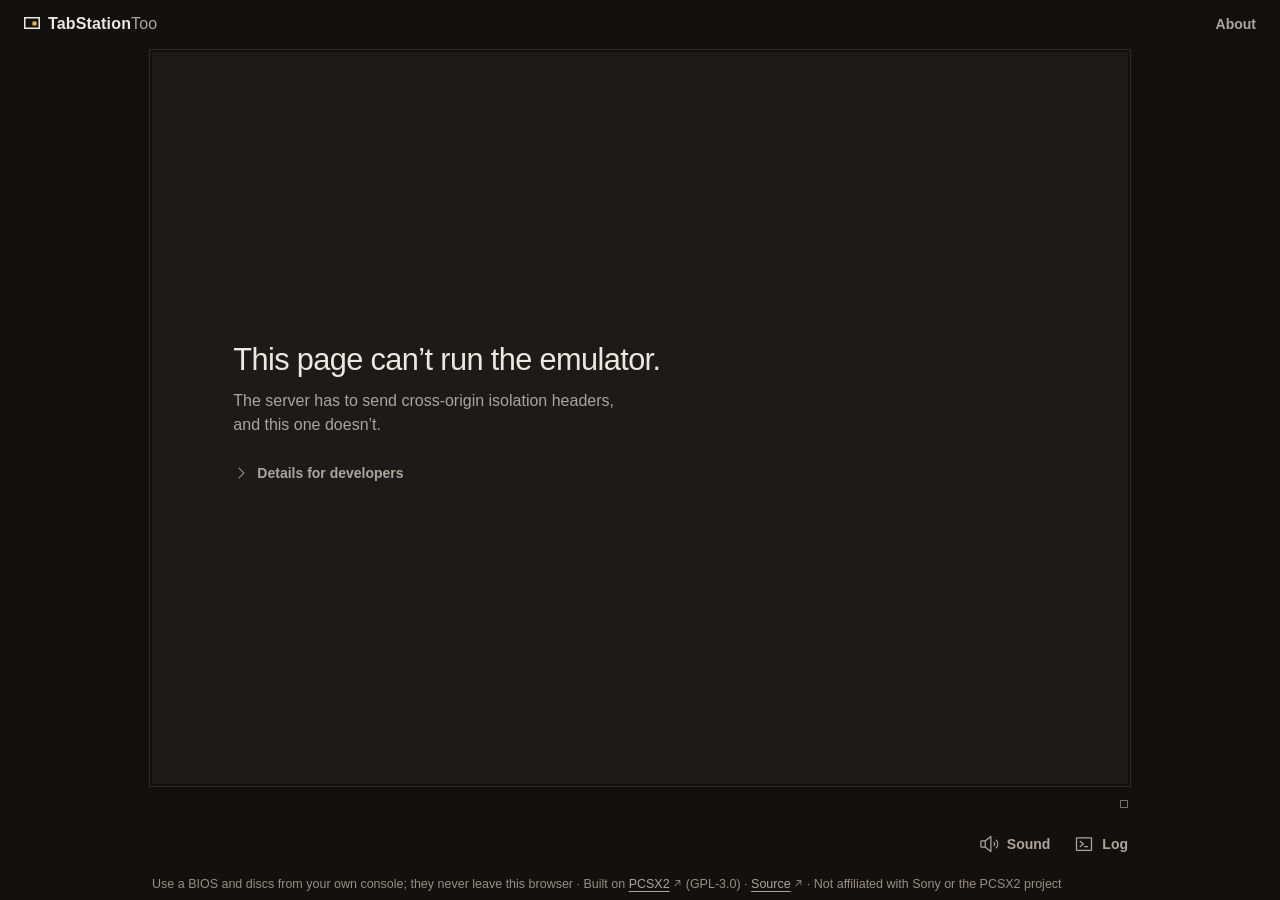
==== pcsx2-wasm/web/index.html @ 68b921c9 "WIP: audio (snapshot, not finished) Snapshot of the audio work in progress: AUDIO-DESIGN.md (Wasm Au" ====
<!doctype html>
<html lang="en">
<head>
<meta charset="utf-8">
<meta name="viewport" content="width=device-width, initial-scale=1, viewport-fit=cover">
<meta name="color-scheme" content="dark">
<meta name="theme-color" content="#121110">
<meta name="description" content="TabStationToo runs PCSX2, the PlayStation 2 emulator, compiled to WebAssembly, in this browser tab with a BIOS from your own console and disc images of your own games.">
<meta name="application-name" content="TabStationToo">
<title>TabStationToo</title>
<!-- Everything is same-origin: the page is cross-origin isolated (COEP require-corp), so any resource
     from another origin would be blocked. No CDNs; same-origin, self-hosted fonts. -->
<link rel="icon" href="favicon.svg" type="image/svg+xml">
<link rel="preload" href="fonts/archivo.woff2" as="font" type="font/woff2" crossorigin>
<link rel="stylesheet" href="style.css">
<script src="app.js" defer></script>
</head>
<body data-state="nobios" data-bios="none" data-disc="none" data-runtime="loading" data-lights="up" data-chrome="shown" data-capture="na" data-drag="" data-picture="none" data-subtitle="off">

<header class="marquee">
  <h1 class="wordmark"><svg class="mark" aria-hidden="true" focusable="false"><use href="icons.svg#i-mark"/></svg><span class="wm">TabStation<span class="wm-too">Too</span></span></h1>
  <button type="button" class="btn-quiet" id="about-btn" aria-haspopup="dialog">About</button>
</header>

<main class="theatre" id="theatre">
  <div class="stage-box" id="stage-box">
    <div class="screen" id="screen" tabindex="0" role="application"
         aria-label="PS2 screen. While it runs and this has focus, the keyboard controls the PS2. Escape releases it.">
      <canvas id="canvas" width="640" height="480"></canvas>
      <div class="hairline" id="hairline" role="progressbar" aria-label="Emulator download"
           aria-valuemin="0" aria-valuemax="100" aria-valuenow="0" aria-valuetext="Waiting to start"><div class="hairline-fill" id="hairline-fill"></div></div>
    </div>

    <section class="slate" id="slate" aria-labelledby="slate-title">
      <div class="slate-inner" id="slate-inner">
        <h2 id="slate-title" tabindex="-1">Start with your BIOS.</h2>
        <p class="body" id="slate-body">TabStationToo needs the BIOS from a PS2 you own, usually a 4&nbsp;MB .bin file. Then add a disc image of one of your games, or boot the console’s own menus.</p>
        <pre class="excerpt" id="slate-excerpt" hidden></pre>
        <div class="actions" id="slate-actions">
          <button type="button" class="btn-primary" id="slate-primary"><svg class="icon" id="slate-primary-icon" aria-hidden="true" focusable="false" hidden><use href="icons.svg#i-play"/></svg><span id="slate-primary-label">Choose BIOS file…</span><kbd class="cap-enter" id="slate-primary-cap" aria-hidden="true" hidden>Enter</kbd></button>
          <span class="aside" id="slate-aside">or drop it here</span>
          <button type="button" class="btn-quiet" id="slate-disc" hidden>Choose a disc…</button>
          <button type="button" class="btn-quiet" id="slate-alt" hidden>Use another BIOS…</button>
          <button type="button" class="btn-quiet" id="slate-remove" hidden>Remove the disc</button>
          <button type="button" class="btn-quiet" id="slate-openlog" hidden>Open the log</button>
          <button type="button" class="btn-quiet" id="slate-copy" hidden><svg class="icon" aria-hidden="true" focusable="false"><use href="icons.svg#i-copy"/></svg><span id="slate-copy-label">Copy details</span></button>
        </div>
        <p class="error" id="slate-error" hidden></p>
        <details class="dev" id="slate-dev" hidden>
          <summary><svg class="icon caret" aria-hidden="true" focusable="false"><use href="icons.svg#i-caret-up"/></svg>Details for developers</summary>
          <dl class="checks" id="dev-checks"></dl>
          <pre class="code">Cross-Origin-Opener-Policy: same-origin
Cross-Origin-Embedder-Policy: require-corp</pre>
          <div class="cmd">
            <pre class="code" id="dev-cmd">python3 tools/wasm/serve.py</pre>
            <button type="button" class="btn-quiet" id="dev-copy"><svg class="icon" aria-hidden="true" focusable="false"><use href="icons.svg#i-copy"/></svg><span id="dev-copy-label">Copy</span></button>
          </div>
        </details>
        <div class="fine" id="slate-fine"></div>
      </div>
    </section>
  </div>

  <div class="sill" id="sill">
    <div class="capture" id="capture-box">
      <span class="load-line" id="load-line"></span>
      <span class="capture-text" id="capture-text" hidden>Keys go to the PS2</span>
      <button type="button" class="capture-btn" id="capture" hidden>Click the screen to play</button>
    </div>
    <p class="subtitle" id="subtitle" role="status"></p>
    <div class="meter">
      <p class="readout" id="readout"><span class="r-dash" id="r-dash" hidden>—</span><span class="r-speed" id="r-speed-wrap" hidden><span class="num w4" id="r-speed">0%</span><span class="unit">&nbsp;speed</span></span> <span class="r-rest" id="r-rest" hidden><span class="num w4" id="r-vps">0</span><span class="unit">&nbsp;VPS</span> <span class="num w2" id="r-fps">0</span><span class="unit">&nbsp;FPS</span></span><span class="vh" id="r-frame"></span></p>
      <span class="tally" aria-hidden="true"></span>
    </div>
  </div>

  <div class="transport" id="transport" role="group" aria-label="Controls">
    <div class="t-left">
      <button type="button" class="t-btn" id="btn-stop">
        <svg class="icon" aria-hidden="true" focusable="false"><use href="icons.svg#i-stop"/></svg><span class="t-label">Stop</span>
        <span class="tip" aria-hidden="true">Stop</span>
      </button>
      <button type="button" class="bios-btn disc-btn" id="disc-btn" popovertarget="disc-menu" aria-controls="disc-menu" aria-expanded="false">
        <svg class="icon" aria-hidden="true" focusable="false"><use href="icons.svg#i-disc"/></svg><span class="vh">Disc: </span><span class="bios-btn-name" id="disc-btn-name"></span><svg class="icon caret" aria-hidden="true" focusable="false"><use href="icons.svg#i-caret-up"/></svg>
      </button>
      <button type="button" class="bios-btn" id="bios-btn" popovertarget="bios-menu" aria-controls="bios-menu" aria-expanded="false">
        <svg class="icon" aria-hidden="true" focusable="false"><use href="icons.svg#i-memory"/></svg><span class="vh">BIOS: </span><span class="bios-btn-name" id="bios-btn-name"></span><svg class="icon caret" aria-hidden="true" focusable="false"><use href="icons.svg#i-caret-up"/></svg>
      </button>
    </div>
    <div class="t-right">
      <button type="button" class="t-btn" id="btn-sound" popovertarget="sound-menu" aria-controls="sound-menu" aria-expanded="false" aria-keyshortcuts="M" aria-label="Sound, 100 percent">
        <svg class="icon" aria-hidden="true" focusable="false"><use id="btn-sound-icon" href="icons.svg#i-speaker-high"/></svg><span class="t-label">Sound</span>
        <span class="tip" aria-hidden="true">Sound <kbd>M</kbd></span>
      </button>
      <button type="button" class="t-btn" id="btn-crisp" aria-pressed="false">
        <svg class="icon" aria-hidden="true" focusable="false"><use href="icons.svg#i-checkerboard"/></svg><span class="t-label">Crisp</span>
        <span class="tip" aria-hidden="true">Crisp pixels</span>
      </button>
      <button type="button" class="t-btn" id="btn-keys" aria-expanded="false" aria-controls="keys-drawer" aria-keyshortcuts="Shift+?">
        <svg class="icon" aria-hidden="true" focusable="false"><use href="icons.svg#i-keyboard"/></svg><span class="t-label">Keys</span>
        <span class="tip" aria-hidden="true">Keys <kbd>?</kbd></span>
      </button>
      <button type="button" class="t-btn" id="btn-log" aria-expanded="false" aria-controls="log-drawer" aria-keyshortcuts="`">
        <svg class="icon" aria-hidden="true" focusable="false"><use href="icons.svg#i-terminal-window"/></svg><span class="t-label">Log</span>
        <span class="tip" aria-hidden="true">Log <kbd data-code="Backquote">`</kbd></span>
      </button>
      <button type="button" class="t-btn" id="btn-fs" aria-keyshortcuts="Alt+Enter">
        <svg class="icon" aria-hidden="true" focusable="false"><use id="btn-fs-icon" href="icons.svg#i-corners-out"/></svg><span class="t-label" id="btn-fs-label">Fullscreen</span>
        <span class="tip" aria-hidden="true"><span id="btn-fs-tip">Fullscreen</span> <kbd>Alt</kbd><kbd>Enter</kbd></span>
      </button>
    </div>
  </div>

  <section class="drawer keys" id="keys-drawer" aria-labelledby="keys-title" hidden>
    <h2 class="vh" id="keys-title">Keys</h2>
    <div class="pad">
      <div class="pad-l">
        <div class="shoulder">
          <span class="bind"><span class="lbl">L2</span><kbd data-key="1">1</kbd></span>
          <span class="bind"><span class="lbl">L1</span><kbd data-key="Q" data-code="KeyQ">Q</kbd></span>
        </div>
        <div class="dpad" role="group" aria-label="D-pad">
          <kbd class="d-up" data-key="Up"><svg class="icon" aria-hidden="true" focusable="false"><use href="icons.svg#i-arrow-up"/></svg><span class="vh">Up arrow</span></kbd>
          <kbd class="d-left" data-key="Left"><svg class="icon" aria-hidden="true" focusable="false"><use href="icons.svg#i-arrow-left"/></svg><span class="vh">Left arrow</span></kbd>
          <kbd class="d-right" data-key="Right"><svg class="icon" aria-hidden="true" focusable="false"><use href="icons.svg#i-arrow-right"/></svg><span class="vh">Right arrow</span></kbd>
          <kbd class="d-down" data-key="Down"><svg class="icon" aria-hidden="true" focusable="false"><use href="icons.svg#i-arrow-down"/></svg><span class="vh">Down arrow</span></kbd>
        </div>
      </div>
      <div class="pad-m">
        <div class="sys">
          <span class="bind col"><span class="lbl">Select</span><kbd data-key="Backspace">Backspace</kbd></span>
          <span class="bind col"><span class="lbl">Start</span><kbd data-key="Return">Enter</kbd></span>
        </div>
        <div class="notes">
          <p>In the system menus <svg class="glyph-inline" role="img" aria-label="Cross"><use href="icons.svg#i-cross"/></svg> confirms and <svg class="glyph-inline" role="img" aria-label="Triangle"><use href="icons.svg#i-triangle"/></svg> goes back (<svg class="glyph-inline" role="img" aria-label="Circle"><use href="icons.svg#i-circle"/></svg> confirms on Japanese consoles).</p>
          <p>While the PS2 runs, keys you press light up here.</p>
        </div>
      </div>
      <div class="pad-r">
        <div class="shoulder">
          <span class="bind"><span class="lbl">R1</span><kbd data-key="E" data-code="KeyE">E</kbd></span>
          <span class="bind"><span class="lbl">R2</span><kbd data-key="3">3</kbd></span>
        </div>
        <div class="face" role="group" aria-label="Face buttons">
          <span class="bind f-top"><svg class="glyph" role="img" aria-label="Triangle"><use href="icons.svg#i-triangle"/></svg><kbd data-key="I" data-code="KeyI">I</kbd></span>
          <span class="bind f-left"><svg class="glyph" role="img" aria-label="Square"><use href="icons.svg#i-square"/></svg><kbd data-key="J" data-code="KeyJ">J</kbd></span>
          <span class="bind f-right"><svg class="glyph" role="img" aria-label="Circle"><use href="icons.svg#i-circle"/></svg><kbd data-key="L" data-code="KeyL">L</kbd></span>
          <span class="bind f-bottom"><svg class="glyph" role="img" aria-label="Cross"><use href="icons.svg#i-cross"/></svg><kbd data-key="K" data-code="KeyK">K</kbd></span>
        </div>
      </div>
    </div>
    <div class="sticks">
      <div class="stick-side">
        <span class="bind"><span class="lbl">Left stick</span><kbd data-key="W" data-code="KeyW">W</kbd><kbd data-key="A" data-code="KeyA">A</kbd><kbd data-key="S" data-code="KeyS">S</kbd><kbd data-key="D" data-code="KeyD">D</kbd></span>
        <span class="bind"><span class="lbl">L3</span><kbd data-key="2">2</kbd></span>
      </div>
      <div class="stick-side">
        <span class="bind"><span class="lbl">R3</span><kbd data-key="4">4</kbd></span>
        <span class="bind"><span class="lbl">Right stick</span><kbd data-key="T" data-code="KeyT">T</kbd><kbd data-key="F" data-code="KeyF">F</kbd><kbd data-key="G" data-code="KeyG">G</kbd><kbd data-key="H" data-code="KeyH">H</kbd></span>
      </div>
    </div>
    <div class="drawer-foot">
      <p class="shortcuts"><span class="shortcut"><kbd>?</kbd> Keys</span><span class="vh">, </span><span class="shortcut"><kbd data-code="Backquote">`</kbd> Log</span><span class="vh">, </span><span class="shortcut"><kbd>M</kbd> Mute</span><span class="vh">, </span><span class="shortcut"><kbd>Alt</kbd><span class="vh">+</span><kbd>Enter</kbd> Fullscreen</span><span class="vh">, </span><span class="shortcut"><kbd>Esc</kbd> Release the keyboard</span></p>
      <label class="check"><input type="checkbox" id="keep-chrome"><span>Keep controls visible</span></label>
      <button type="button" class="btn-icon" id="keys-close" aria-label="Close Keys"><svg class="icon" aria-hidden="true" focusable="false"><use href="icons.svg#i-x"/></svg></button>
    </div>
  </section>

  <section class="drawer log" id="log-drawer" aria-labelledby="log-title" hidden>
    <div class="log-head">
      <h2 id="log-title">Log</h2>
      <span class="log-count" id="log-count"></span>
      <span class="grow"></span>
      <button type="button" class="btn-quiet" id="log-latest" hidden><svg class="icon" aria-hidden="true" focusable="false"><use href="icons.svg#i-arrow-line-down"/></svg>Jump to latest</button>
      <button type="button" class="btn-quiet" id="log-copy"><svg class="icon" aria-hidden="true" focusable="false"><use href="icons.svg#i-copy"/></svg><span id="log-copy-label">Copy</span></button>
      <button type="button" class="btn-quiet" id="log-clear"><svg class="icon" aria-hidden="true" focusable="false"><use href="icons.svg#i-trash"/></svg>Clear</button>
      <button type="button" class="btn-icon" id="log-close" aria-label="Close Log"><svg class="icon" aria-hidden="true" focusable="false"><use href="icons.svg#i-x"/></svg></button>
    </div>
    <div class="log-frame">
      <p class="log-empty" id="log-empty">No output yet.</p>
      <div class="log-body" id="log" role="log" aria-live="off" aria-labelledby="log-title" tabindex="0"></div>
    </div>
  </section>

  <div class="menu" id="disc-menu" popover role="group" aria-label="Disc">
    <p class="menu-file"><span class="menu-name" id="disc-menu-name"></span><span class="menu-where" id="disc-menu-where"></span></p>
    <div class="menu-items">
      <button type="button" class="menu-item" id="disc-menu-choose"><svg class="icon" aria-hidden="true" focusable="false"><use href="icons.svg#i-folder-open"/></svg>Choose another disc…</button>
      <button type="button" class="menu-item" id="disc-menu-remove"><svg class="icon" aria-hidden="true" focusable="false"><use href="icons.svg#i-x"/></svg>Remove the disc</button>
      <p class="menu-reason" id="disc-menu-reason" hidden>Stop the PS2 to change the disc.</p>
    </div>
  </div>

  <div class="menu sound-menu" id="sound-menu" popover role="group" aria-label="Sound">
    <div class="sound-volume">
      <label class="sound-label" for="sound-volume">Volume</label>
      <input type="range" class="sound-range" id="sound-volume" min="0" max="100" step="5" value="100" aria-valuetext="100 percent">
      <span class="sound-value" id="sound-value" aria-hidden="true">100%</span>
    </div>
    <div class="menu-items">
      <button type="button" class="menu-item" id="sound-mute" aria-pressed="false" aria-keyshortcuts="M"><svg class="icon" aria-hidden="true" focusable="false"><use href="icons.svg#i-speaker-x"/></svg>Mute<kbd class="cap-key" aria-hidden="true">M</kbd></button>
      <p class="menu-reason" id="sound-note" hidden></p>
    </div>
  </div>

  <div class="menu" id="bios-menu" popover role="group" aria-label="BIOS">
    <p class="menu-file"><span class="menu-name" id="menu-name"></span><span class="menu-where" id="menu-where"></span></p>
    <div class="menu-items" id="menu-items">
      <button type="button" class="menu-item" id="menu-choose"><svg class="icon" aria-hidden="true" focusable="false"><use href="icons.svg#i-folder-open"/></svg>Choose another file…</button>
      <button type="button" class="menu-item" id="menu-forget"><svg class="icon" aria-hidden="true" focusable="false"><use href="icons.svg#i-trash"/></svg>Forget this BIOS</button>
      <p class="menu-reason" id="menu-reason" hidden>Stop the PS2 to change the BIOS.</p>
    </div>
    <div class="menu-confirm" id="menu-confirm" role="group" aria-labelledby="menu-confirm-q" hidden>
      <p id="menu-confirm-q">Forget it? You’ll need the file to boot again.</p>
      <div class="menu-confirm-actions">
        <button type="button" class="btn-quiet" id="menu-forget-yes">Forget</button>
        <button type="button" class="btn-quiet" id="menu-keep">Keep</button>
      </div>
    </div>
  </div>
</main>

<footer class="credits">
  <p><span class="seg">Use a BIOS and discs from your own console; they never leave this browser&nbsp;<span class="sep" aria-hidden="true">·</span></span> <span class="seg">Built on <a href="https://github.com/PCSX2/pcsx2" target="_blank" rel="noopener noreferrer">PCSX2<svg class="icon-ext" aria-hidden="true" focusable="false"><use href="icons.svg#i-arrow-up-right"/></svg><span class="vh"> (opens in a new tab)</span></a> (GPL-3.0)&nbsp;<span class="sep" aria-hidden="true">·</span></span> <span class="seg"><a class="source-link" href="https://github.com/Aegyptiacus11/pcsx2-web/tree/wasm" target="_blank" rel="noopener noreferrer">Source<svg class="icon-ext" aria-hidden="true" focusable="false"><use href="icons.svg#i-arrow-up-right"/></svg><span class="vh"> (opens in a new tab)</span></a>&nbsp;<span class="sep" aria-hidden="true">·</span></span> <span class="seg">Not affiliated with Sony or the PCSX2 project</span></p>
</footer>

<dialog class="about" id="about" aria-labelledby="about-title">
  <h2 id="about-title" tabindex="-1" autofocus>About TabStationToo.</h2>
  <p>TabStationToo runs PCSX2, the PlayStation&nbsp;2 emulator, compiled to WebAssembly, entirely in this tab.</p>
  <p>Use only a BIOS dumped from a console you own, and disc images of games you own. The BIOS is kept in this browser (IndexedDB), never sent anywhere, and you can forget it from the BIOS menu. A disc image is read from your file as the game needs it; nothing is copied or uploaded.</p>
  <p>Works today: the BIOS menus and games from disc images, with sound and a keyboard, and a memory card kept in this browser. Most games run well below full speed for now. Not yet: save states, gamepads.</p>
  <p>Built on <a href="https://github.com/PCSX2/pcsx2" target="_blank" rel="noopener noreferrer">PCSX2<svg class="icon-ext" aria-hidden="true" focusable="false"><use href="icons.svg#i-arrow-up-right"/></svg><span class="vh"> (opens in a new tab)</span></a>, GPL-3.0-or-later. <a class="source-link" href="https://github.com/Aegyptiacus11/pcsx2-web/tree/wasm" target="_blank" rel="noopener noreferrer">Source<svg class="icon-ext" aria-hidden="true" focusable="false"><use href="icons.svg#i-arrow-up-right"/></svg><span class="vh"> (opens in a new tab)</span></a></p>
  <p class="fine">PlayStation and PS2 are trademarks of Sony Interactive Entertainment. TabStationToo isn’t affiliated with or endorsed by Sony or the PCSX2 project.</p>
  <p class="fine">Type: <a href="fonts/Archivo-OFL.txt" target="_blank" rel="noopener noreferrer">Archivo<svg class="icon-ext" aria-hidden="true" focusable="false"><use href="icons.svg#i-arrow-up-right"/></svg><span class="vh"> licence (opens in a new tab)</span></a> and <a href="fonts/ChivoMono-OFL.txt" target="_blank" rel="noopener noreferrer">Chivo Mono<svg class="icon-ext" aria-hidden="true" focusable="false"><use href="icons.svg#i-arrow-up-right"/></svg><span class="vh"> licence (opens in a new tab)</span></a> by Omnibus-Type (OFL 1.1). Icons: <a href="icons/Phosphor-LICENSE.txt" target="_blank" rel="noopener noreferrer">Phosphor<svg class="icon-ext" aria-hidden="true" focusable="false"><use href="icons.svg#i-arrow-up-right"/></svg><span class="vh"> licence (opens in a new tab)</span></a> (MIT).</p>
  <form method="dialog" class="about-actions"><button type="submit" class="btn-quiet" id="about-close">Close</button></form>
</dialog>

<p class="vh" id="announce" role="status"></p>
<input type="file" id="bios-input" hidden accept=".bin,.BIN,.rom,.ROM,.rom0,.ROM0,application/octet-stream">
<input type="file" id="disc-input" hidden accept=".iso,.ISO,.bin,.BIN,.img,.IMG">
<noscript><p class="noscript">TabStationToo needs JavaScript and WebAssembly to run.</p></noscript>
</body>
</html>
---- pcsx2-wasm/web/style.css ----
/* TabStationToo, "House Lights" (docs/web-port/UI-SPEC.md). Same-origin, self-hosted fonts only: the page
   is cross-origin isolated (COEP require-corp), so nothing may come from another origin.
   Order: @font-face, tokens, base, layout, components, states, media queries.
   Page states are styled only through body[data-*] (see app.js render()). */

/* ---------------------------------------------------------------- @font-face */

@font-face {
  font-family: "Archivo";
  src: url("fonts/archivo.woff2") format("woff2");
  font-weight: 100 900;
  font-stretch: 62% 125%;
  font-style: normal;
  font-display: swap;
}

@font-face {
  font-family: "Chivo Mono";
  src: url("fonts/chivo-mono.woff2") format("woff2");
  font-weight: 100 900;
  font-style: normal;
  font-display: swap;
}

/* ---------------------------------------------------------------- tokens */

:root {
  color-scheme: dark;

  --house: #121110;
  --house-down: #000000;
  --slate: #1c1b19;
  --raise: #262421;
  --line: #2e2c29;
  --line-2: #726d65;
  --ink: #ece8e1;
  --ink-2: #aba59c;
  --ink-3: #968f86;
  --amber: #f2b544;
  --amber-hover: #f7c566;
  --amber-pressed: #e0a537;
  --amber-ink: #1a1306;
  --coral: #ee7b62;
  --sand: #d9c08a;
  --band: rgb(0 0 0 / 0.86);

  --sans: "Archivo", ui-sans-serif, sans-serif;
  --mono: "Chivo Mono", ui-monospace, monospace;

  --gutter: 24px;
  /* The column under the screen (sill, transport, drawer, credits); see the drawer state. */
  --col-w: var(--screen-w, 100%);
  --marquee-h: 48px;
  --sill-h: 32px;
  --transport-h: 48px;
  --credits-h: 32px;
  --hit: 40px;

  --ease-out: cubic-bezier(0.2, 0, 0, 1);
  --ease-in: cubic-bezier(0.4, 0, 1, 1);
  --d-lights-down: 900ms;
  --d-lights-up: 300ms;
  --d-chrome-hide: 480ms;
  --d-chrome-show: 140ms;
  --d-slate: 180ms;
  --d-slate-out: 240ms;
  --d-dim: 700ms;
  --d-line: 160ms;
  --d-hairline: 200ms;
  --d-drawer-in: 200ms;
  --d-drawer-out: 120ms;
  --d-sub-in: 140ms;
  --d-sub-out: 320ms;
  --d-cap: 120ms;
}

/* ---------------------------------------------------------------- base */

*,
*::before,
*::after {
  box-sizing: border-box;
}

html {
  -webkit-text-size-adjust: 100%;
  text-size-adjust: 100%;
}

body {
  margin: 0;
  background: var(--house);
  color: var(--ink);
  font-family: var(--sans);
  font-size: 16px;
  line-height: 24px;
  font-weight: 400;
  -webkit-font-smoothing: antialiased;
  -moz-osx-font-smoothing: grayscale;
  overflow-x: clip;
  transition: background-color var(--d-lights-up) var(--ease-out);
}

[hidden] {
  display: none !important;
}

h1,
h2,
p,
dl,
dd,
pre {
  margin: 0;
}

button {
  font: inherit;
  color: inherit;
}

button,
summary,
label {
  -webkit-tap-highlight-color: transparent;
}

a {
  color: inherit;
  text-decoration-line: underline;
  text-decoration-thickness: 1px;
  text-underline-offset: 3px;
}

a:hover {
  color: var(--ink);
}

:focus-visible {
  outline: 2px solid var(--ink);
  outline-offset: 2px;
}

.vh {
  position: absolute !important;
  width: 1px;
  height: 1px;
  margin: -1px;
  padding: 0;
  overflow: hidden;
  clip-path: inset(50%);
  white-space: nowrap;
  border: 0;
}

.icon {
  width: 20px;
  height: 20px;
  flex: none;
  fill: currentColor;
}

.icon-ext {
  width: 0.85em;
  height: 0.85em;
  margin-left: 2px;
  vertical-align: -0.05em;
  fill: currentColor;
}

.num {
  font-family: var(--mono);
  font-size: 12px;
  line-height: 16px;
  font-weight: 450;
}

.unit {
  font-family: var(--sans);
  font-size: 11px;
  line-height: 16px;
  font-weight: 540;
  font-stretch: 70%;
  letter-spacing: 0.03em;
  color: var(--ink-3);
}

.name {
  font-family: var(--mono);
  font-size: 12px;
  line-height: 16px;
  font-weight: 450;
  color: var(--ink);
  overflow-wrap: anywhere;
}

/* ---------------------------------------------------------------- layout */

body {
  display: grid;
  grid-template-rows: auto minmax(0, 1fr) auto;
  height: 100vh;
  height: 100dvh;
  min-height: 560px;
}

.marquee {
  height: var(--marquee-h);
  display: flex;
  align-items: center;
  justify-content: space-between;
  padding-inline: max(var(--gutter), env(safe-area-inset-left)) max(calc(var(--gutter) - 12px), env(safe-area-inset-right));
}

.theatre {
  display: grid;
  /* The picture gives way to the drawer (whose Log body is capped so the picture keeps
     about half the height), so nothing ever runs into the credits. */
  grid-template-rows: minmax(0, 1fr) auto auto auto;
  min-height: 0;
  padding-inline: max(var(--gutter), env(safe-area-inset-left)) max(var(--gutter), env(safe-area-inset-right));
}

.stage-box {
  grid-row: 1;
  container-type: size;
  display: grid;
  place-items: center;
  padding: 4px;
  min-height: 0;
}

.screen,
.slate {
  grid-area: 1 / 1;
  width: min(100cqw, calc(100cqh * 4 / 3));
  aspect-ratio: 4 / 3;
}

.sill,
.transport,
.drawer,
.credits > p {
  width: var(--col-w);
  max-width: 100%;
  justify-self: center;
  margin-inline: auto;
}

.sill {
  grid-row: 2;
}

.transport {
  grid-row: 3;
}

.drawer {
  grid-row: 4;
}

.credits {
  min-height: var(--credits-h);
  display: flex;
  align-items: center;
  padding: 7px max(var(--gutter), env(safe-area-inset-right)) calc(7px + env(safe-area-inset-bottom)) max(var(--gutter), env(safe-area-inset-left));
}

/* ---------------------------------------------------------------- components: marquee */

.wordmark {
  display: flex;
  align-items: baseline;
  gap: 8px;
  font-size: 16px;
  line-height: 20px;
  font-weight: 640;
  font-stretch: 125%;
  letter-spacing: 0.01em;
  color: var(--ink);
}

/* One word, two weights: "TabStation" 640, "Too" 400 in ink-2. */
.wm-too {
  font-weight: 400;
  color: var(--ink-2);
}

.mark {
  width: 16px;
  height: 12px;
  flex: none;
  color: var(--ink);
}

/* ---------------------------------------------------------------- components: buttons */

.btn-primary,
.btn-quiet,
.btn-icon,
.t-btn,
.bios-btn,
.menu-item,
.capture-btn {
  border: 0;
  border-radius: 3px;
  background: transparent;
  cursor: pointer;
  font-family: var(--sans);
  font-size: 14px;
  line-height: 20px;
  font-weight: 560;
  font-stretch: 100%;
  text-align: left;
  transition: background-color var(--d-line) var(--ease-out), color var(--d-line) var(--ease-out);
}

.btn-primary {
  display: inline-flex;
  align-items: center;
  gap: 8px;
  height: var(--hit);
  padding: 0 16px;
  background: var(--amber);
  color: var(--amber-ink);
}

.btn-primary:hover {
  background: var(--amber-hover);
}

.btn-primary:active {
  background: var(--amber-pressed);
}

.btn-primary .icon {
  margin-left: -4px;
}

.cap-enter {
  margin-left: 4px;
  padding: 0 4px;
  border: 1px solid rgb(26 19 6 / 0.45);
  border-radius: 3px;
  font-family: var(--mono);
  font-size: 11px;
  line-height: 16px;
  font-weight: 500;
}

.btn-quiet {
  display: inline-flex;
  align-items: center;
  gap: 8px;
  min-height: var(--hit);
  padding: 0 12px;
  color: var(--ink-2);
}

.btn-quiet:hover,
.btn-icon:hover,
.t-btn:hover,
.bios-btn:hover,
.bios-btn[aria-expanded="true"] {
  background: var(--raise);
  color: var(--ink);
}

/* The BIOS menu and About are on --raise already: their quiet buttons step up to --line. */
.menu .btn-quiet:hover,
.about .btn-quiet:hover {
  background: var(--line);
}

.btn-icon {
  display: inline-grid;
  place-items: center;
  width: var(--hit);
  height: var(--hit);
  color: var(--ink-2);
}

/* ---------------------------------------------------------------- components: screen */

.screen {
  position: relative;
  background: var(--slate);
  outline: 1px solid var(--line);
  outline-offset: 2px;
  transition: outline-color var(--d-line) var(--ease-out);
}

.screen:focus-visible {
  outline: 2px solid var(--amber);
  outline-offset: 2px;
}

#canvas {
  display: block;
  width: 100%;
  height: 100%;
  opacity: 0;
  image-rendering: auto;
  transition: filter var(--d-dim) var(--ease-out);
}

.hairline {
  position: absolute;
  left: 0;
  right: 0;
  bottom: 0;
  height: 2px;
  background: var(--line);
  overflow: hidden;
}

.hairline-fill {
  height: 100%;
  background: var(--amber);
  transform-origin: left center;
  transform: scaleX(0);
  transition: transform var(--d-hairline) linear;
}

/* ---------------------------------------------------------------- components: slate */

.slate {
  position: relative; /* above the positioned screen */
  container-type: inline-size;
  display: grid;
  align-content: center;
  overflow: auto;
  pointer-events: none;
  transition: opacity var(--d-slate) var(--ease-out);
}

.slate-inner {
  pointer-events: auto;
  margin-left: calc(100cqw / 12);
  max-width: min(30rem, calc(100cqw * 10 / 12));
  padding-block: 24px;
}

.slate-inner.swap {
  animation: fade-in var(--d-slate) var(--ease-out);
}

.slate h2 {
  font-size: clamp(26px, 2.4vw, 36px);
  line-height: 1.08;
  font-weight: 500;
  font-stretch: 125%;
  letter-spacing: -0.02em;
  color: var(--ink);
  overflow-wrap: anywhere;
  text-wrap: balance;
}

.slate h2:focus {
  outline: none;
}

.slate h2 .num {
  font-size: 0.8em;
  line-height: inherit;
  font-weight: 450;
}

.slate .body {
  margin-top: 12px;
  max-width: 44ch;
  color: var(--ink-2);
  text-wrap: pretty;
}

.slate .body.meta {
  font-size: 13px;
  line-height: 18px;
  font-weight: 480;
}

.slate .body .sep,
.menu-where .sep {
  color: var(--ink-3);
}

.excerpt {
  margin-top: 16px;
  padding: 12px 16px;
  overflow: hidden;
  background: var(--raise);
  color: var(--ink-2);
  font-family: var(--mono);
  font-size: 12px;
  line-height: 18px;
  font-weight: 450;
  /* One row per log line, cut with an ellipsis: six lines are exactly six rows, and the box
     never scrolls. The full lines stay in the text for copying and screen readers. */
  white-space: pre;
  text-overflow: ellipsis;
}

/* A build failure lists what is missing: every word matters there, so it wraps. */
.excerpt.wrap {
  white-space: pre-wrap;
  overflow-wrap: anywhere;
}

.actions {
  display: flex;
  flex-wrap: wrap;
  align-items: center;
  gap: 8px 4px;
  margin-top: 24px;
}

.actions .btn-primary {
  margin-right: 8px;
}

.aside {
  font-size: 13px;
  line-height: 18px;
  font-weight: 480;
  color: var(--ink-2);
}

.error {
  margin-top: 16px;
  max-width: 44ch;
  color: var(--coral);
}

.slate .fine {
  display: grid;
  gap: 4px;
  margin-top: 16px;
}

.slate .fine:empty {
  display: none;
}

.fine p,
p.fine {
  font-size: 12.5px;
  line-height: 18px;
  color: var(--ink-3);
  text-wrap: pretty;
}

.fine a,
.link-btn {
  color: var(--ink-2);
}

.link-btn {
  padding: 0;
  border: 0;
  background: none;
  cursor: pointer;
  font: inherit;
  text-decoration-line: underline;
  text-decoration-thickness: 1px;
  text-underline-offset: 3px;
}

.link-btn:hover {
  color: var(--ink);
}

.dev {
  margin-top: 16px;
  color: var(--ink-2);
}

.dev summary {
  display: inline-flex;
  align-items: center;
  gap: 8px;
  min-height: var(--hit);
  list-style: none;
  cursor: pointer;
  font-size: 14px;
  line-height: 20px;
  font-weight: 560;
}

.dev summary::-webkit-details-marker {
  display: none;
}

.dev summary:hover {
  color: var(--ink);
}

.dev .caret {
  width: 16px;
  height: 16px;
  transform: rotate(90deg);
}

.dev[open] .caret {
  transform: rotate(180deg);
}

.checks {
  display: grid;
  grid-template-columns: auto auto;
  justify-content: start;
  gap: 4px 24px;
  margin: 8px 0 12px;
  font-size: 13px;
  line-height: 18px;
  font-weight: 480;
}

.checks dd[data-pass="false"] {
  color: var(--coral);
}

.code {
  margin-top: 8px;
  padding: 8px 12px;
  background: var(--raise);
  font-family: var(--mono);
  font-size: 12px;
  line-height: 18px;
  font-weight: 450;
  color: var(--ink);
  white-space: pre-wrap;
  overflow-wrap: anywhere;
}

.cmd {
  display: flex;
  align-items: center;
  gap: 4px;
  margin-top: 8px;
}

.cmd .code {
  flex: 1 1 auto;
  margin: 0;
}

/* ---------------------------------------------------------------- components: sill */

.sill {
  container: sill / inline-size;
  min-height: var(--sill-h);
  display: flex;
  flex-wrap: wrap; /* only a narrow sill wraps: see @container sill */
  align-items: center;
  gap: 0 16px;
  font-size: 13px;
  line-height: 18px;
  font-weight: 480;
  color: var(--ink-2);
}

.capture {
  flex: none;
  min-width: 0;
}

.load-line .num {
  color: var(--ink);
}

.capture-btn {
  position: relative;
  margin-left: -8px;
  min-height: 32px;
  padding: 0 8px;
  font-size: 13px;
  line-height: 18px;
  font-weight: 480;
  color: var(--ink);
  text-decoration-line: underline;
  text-decoration-thickness: 1px;
  text-underline-offset: 3px;
}

.capture-btn:hover {
  background: var(--raise);
}

/* The ring stays inside the 32 px sill, clear of the screen's frame line just above. */
.capture-btn:focus-visible {
  outline-offset: -2px;
}

.subtitle {
  flex: 1 1 0; /* never pushes the readout to a second line */
  min-width: 0;
  color: var(--ink);
  opacity: 0;
  transition: opacity var(--d-sub-out) var(--ease-in);
  /* Two lines fit the 32 px sill, so a subtitle never resizes the screen. */
  line-height: 16px;
  display: -webkit-box;
  -webkit-box-orient: vertical;
  -webkit-line-clamp: 2;
  line-clamp: 2;
  overflow: hidden;
}

.meter {
  flex: none;
  display: flex;
  align-items: center;
  gap: 12px;
  margin-left: auto;
}

.readout {
  white-space: nowrap;
  /* The spaces between items are Chivo Mono's, exactly 1ch wide; with the margins below the
     items sit 12 px apart. Numbers have fixed widths, so the right-aligned row never shifts. */
  font-family: var(--mono);
  font-size: 12px;
  line-height: 16px;
}

.readout .num {
  display: inline-block;
  text-align: right;
  color: var(--ink-2);
}

/* The no-break space before a unit is Archivo's, under 2 px at width 70: 2 px more makes the
   number and its unit read as a pair, still well inside the 12 px between items. */
.readout .unit {
  padding-left: 2px;
}

.readout .w4 {
  min-width: 4ch;
}

.readout .w2 {
  min-width: 2ch;
}

.readout .r-speed .num {
  font-weight: 600;
}

.r-rest,
.r-rest .num:not(:first-child) {
  margin-left: calc(12px - 1ch);
}

.r-dash {
  color: var(--ink-3);
}

.tally {
  width: 8px;
  height: 8px;
  flex: none;
  border: 1px solid var(--line-2);
  background: transparent;
  transition: background-color var(--d-line) var(--ease-out), border-color var(--d-line) var(--ease-out);
}

/* ---------------------------------------------------------------- components: transport */

.transport {
  container: transport / inline-size;
  min-height: var(--transport-h);
  display: flex;
  align-items: center;
  justify-content: space-between;
  gap: 8px;
  margin-inline: auto;
}

.t-left,
.t-right {
  display: flex;
  align-items: center;
  gap: 4px;
  min-width: 0;
}

.transport > .t-left {
  margin-left: -10px;
}

.transport > .t-right {
  margin-right: -10px;
}

.t-btn,
.bios-btn {
  position: relative;
  display: inline-flex;
  align-items: center;
  gap: 8px;
  height: var(--hit);
  padding: 0 10px;
  color: var(--ink-2);
}

/* Pressed toggles: a 2 px ink bar under the icon. */
.t-btn[aria-pressed="true"]::before,
.t-btn[aria-expanded="true"]::before {
  content: "";
  position: absolute;
  left: 10px;
  bottom: 3px;
  width: 20px;
  height: 2px;
  background: var(--ink);
}

.bios-btn {
  max-width: 100%;
  min-width: 0;
}

.bios-btn-name {
  min-width: 0;
  max-width: 16em;
  overflow: hidden;
  text-overflow: ellipsis;
  white-space: nowrap;
  font-family: var(--mono);
  font-size: 12px;
  line-height: 16px;
  font-weight: 450;
  color: var(--ink);
}

.bios-btn .caret {
  width: 16px;
  height: 16px;
}

/* The disc menu button (UI-SPEC §10) carries the game's title, which runs longer than a BIOS name. */
.disc-btn .bios-btn-name {
  max-width: 16rem;
}

/* Icon-only buttons: the tooltip hangs below the button, over the credits or the drawer's top
   edge, so the sill's text stays readable. A bridge keeps it hovered on the way to it (WCAG
   1.4.13), and Esc hides it (app.js, .tip-off). */
.tip {
  display: none;
  position: absolute;
  top: calc(100% + 6px);
  left: 50%;
  translate: -50% 0;
  z-index: 2;
  padding: 4px 8px;
  white-space: nowrap;
  background: var(--raise);
  border: 1px solid var(--line-2);
  color: var(--ink);
  font-size: 13px;
  line-height: 18px;
  font-weight: 480;
  cursor: default;
}

.tip::before {
  content: "";
  position: absolute;
  left: 0;
  right: 0;
  bottom: 100%;
  height: 7px;
}

.t-left > :first-child .tip {
  left: 0;
  translate: none;
}

.t-right > :last-child .tip {
  left: auto;
  right: 0;
  translate: none;
}

.tip kbd,
.shortcuts kbd {
  display: inline-block;
  min-width: 20px;
  margin-left: 4px;
  padding: 1px 4px;
  text-align: center;
  background: var(--house);
  border: 1px solid var(--line-2);
  border-radius: 3px;
  font-family: var(--mono);
  font-size: 11px;
  line-height: 14px;
  font-weight: 500;
  color: var(--ink);
}

.tip kbd + kbd {
  margin-left: 2px;
}

.t-btn.tip-off .tip {
  display: none !important;
}

/* ---------------------------------------------------------------- components: drawers */

.drawer {
  padding: 12px 0 16px;
  border-top: 1px solid var(--line);
  animation: drawer-in var(--d-drawer-in) var(--ease-out);
}

.drawer.closing {
  opacity: 0;
  transition: opacity var(--d-drawer-out) var(--ease-in);
}

.pad kbd,
.sticks kbd {
  display: inline-flex;
  align-items: center;
  justify-content: center;
  min-width: 28px;
  height: 28px;
  padding: 0 6px;
  background: var(--raise);
  border: 1px solid var(--line-2);
  border-radius: 3px;
  color: var(--ink);
  font-family: var(--mono);
  font-size: 12px;
  line-height: 16px;
  font-weight: 500;
  transition: background-color var(--d-cap) var(--ease-out), border-color var(--d-cap) var(--ease-out), color var(--d-cap) var(--ease-out);
}

.pad kbd .icon {
  width: 14px;
  height: 14px;
}

.pad kbd.down,
.sticks kbd.down {
  background: var(--amber);
  border-color: var(--amber);
  color: var(--amber-ink);
  transition: none;
}

.pad {
  display: grid;
  grid-template-columns: 1fr auto 1fr;
  align-items: start;
  gap: 16px 24px;
}

.pad-l,
.pad-r {
  display: grid;
  gap: 12px;
}

.pad-l {
  justify-items: start;
}

.pad-r {
  justify-items: end;
}

.shoulder {
  display: flex;
  gap: 16px;
}

.bind {
  display: inline-flex;
  align-items: center;
  gap: 6px;
}

.bind.col {
  flex-direction: column;
  gap: 4px;
}

.lbl {
  font-size: 11px;
  line-height: 16px;
  font-weight: 540;
  font-stretch: 70%;
  letter-spacing: 0.03em;
  color: var(--ink-2);
}

.dpad,
.face {
  display: grid;
  grid-template-rows: repeat(3, 28px);
  gap: 4px;
}

.dpad {
  grid-template-columns: repeat(3, 28px);
  margin-left: 12px;
}

.face {
  grid-template-columns: repeat(3, auto);
  column-gap: 8px;
  margin-right: 12px;
}

.d-up,
.f-top {
  grid-area: 1 / 2;
}

.d-left,
.f-left {
  grid-area: 2 / 1;
}

.d-right,
.f-right {
  grid-area: 2 / 3;
}

.d-down,
.f-bottom {
  grid-area: 3 / 2;
}

.pad-m {
  display: grid;
  gap: 12px;
  max-width: 26rem;
}

.sys {
  display: flex;
  justify-content: center;
  gap: 24px;
}

.glyph {
  width: 16px;
  height: 16px;
  flex: none;
  color: var(--ink);
}

.glyph-inline {
  width: 1em;
  height: 1em;
  vertical-align: -0.15em;
  color: var(--ink);
}

.sticks {
  display: flex;
  flex-wrap: wrap;
  justify-content: space-between;
  gap: 12px 24px;
  margin-top: 16px;
}

.stick-side {
  display: flex;
  gap: 24px;
}

.sticks .bind kbd + kbd {
  margin-left: -2px;
}

.drawer-foot {
  display: flex;
  align-items: center;
  gap: 8px 16px;
  margin-top: 12px;
}

.shortcuts {
  flex: 1 1 auto;
  display: flex;
  flex-wrap: wrap;
  gap: 4px 16px;
  font-size: 12.5px;
  line-height: 18px;
  color: var(--ink-2);
}

.shortcut {
  white-space: nowrap;
}

.shortcuts kbd {
  margin: 0 2px 0 0;
}

.notes {
  display: grid;
  gap: 4px;
  font-size: 12.5px;
  line-height: 18px;
  text-align: center;
  text-wrap: balance;
  color: var(--ink-2);
}

.check {
  display: inline-flex;
  align-items: center;
  gap: 8px;
  min-height: var(--hit);
  flex: none;
  cursor: pointer;
  font-size: 13px;
  line-height: 18px;
  font-weight: 480;
  color: var(--ink-2);
}

.check input {
  width: 16px;
  height: 16px;
  margin: 0;
  accent-color: var(--ink);
}

.drawer-foot .btn-icon {
  margin-left: auto;
  margin-right: -10px;
}

.log-head {
  display: flex;
  align-items: center;
  gap: 4px;
  min-height: var(--hit);
}

.log-head h2 {
  font-size: 14px;
  line-height: 20px;
  font-weight: 560;
  color: var(--ink);
}

.log-count {
  margin-left: 8px;
  font-size: 13px;
  line-height: 18px;
  font-weight: 480;
  color: var(--ink-3);
}

.log-count .num {
  color: var(--ink-2);
}

.grow {
  flex: 1 1 auto;
}

.log-head .btn-icon {
  margin-right: -10px;
}

.log-frame {
  position: relative;
  margin-top: 8px;
}

.log-body {
  /* 38vh, capped so the picture keeps about 45% of the window: 245 px is the marquee, credits,
     sill, transport, stage padding and the drawer's own header and padding. */
  height: clamp(96px, 55dvh - 245px, 38vh);
  overflow: auto;
  overscroll-behavior: contain;
  font-family: var(--mono);
  font-size: 12px;
  line-height: 18px;
  font-weight: 450;
  color: var(--ink-2);
}

.log-body > div {
  padding: 0 8px 0 10px;
  border-left: 2px solid transparent;
  white-space: pre-wrap;
  overflow-wrap: anywhere;
}

.log-body > .l-err {
  border-left-color: var(--coral);
}

.log-body > .l-warn {
  border-left-color: var(--sand);
}

.log-empty {
  position: absolute;
  top: 0;
  left: 12px;
  font-size: 13px;
  line-height: 18px;
  font-weight: 480;
  color: var(--ink-3);
  pointer-events: none;
}

/* ---------------------------------------------------------------- components: BIOS menu */

.menu {
  position: fixed;
  inset: auto;
  margin: 0;
  width: 296px;
  max-width: calc(100vw - 2 * var(--gutter));
  padding: 8px 0;
  background: var(--raise);
  color: var(--ink);
  border: 1px solid var(--line-2);
  outline: 1px solid #000;
}

.menu-file {
  display: grid;
  gap: 2px;
  padding: 4px 16px 12px;
}

.menu-name {
  font-family: var(--mono);
  font-size: 12px;
  line-height: 16px;
  font-weight: 450;
  overflow-wrap: anywhere;
}

.menu-where {
  font-size: 13px;
  line-height: 18px;
  font-weight: 480;
  color: var(--ink-2);
}

.menu-items {
  display: grid;
  border-top: 1px solid var(--line);
  padding-top: 4px;
}

.menu-item {
  display: flex;
  align-items: center;
  gap: 12px;
  width: 100%;
  min-height: var(--hit);
  padding: 0 16px;
  border-radius: 0;
  color: var(--ink);
}

.menu-item .icon {
  color: var(--ink-2);
}

.menu-item:hover {
  background: var(--line);
}

.menu-item:focus-visible {
  outline-offset: -2px;
}

.menu-item[aria-disabled="true"] {
  color: var(--ink-3);
  cursor: default;
}

.menu-item[aria-disabled="true"]:hover {
  background: transparent;
}

.menu-reason {
  padding: 4px 16px 4px 48px;
  font-size: 13px;
  line-height: 18px;
  font-weight: 480;
  color: var(--ink-2);
}

.menu-confirm {
  border-top: 1px solid var(--line);
  padding: 12px 16px 0;
  font-size: 14px;
  line-height: 20px;
}

.menu-confirm-actions {
  display: flex;
  gap: 4px;
  margin: 8px 0 0 -12px;
}

#menu-forget-yes {
  color: var(--coral);
}

/* ---------------------------------------------------------------- components: Sound menu (UI-SPEC §11) */

.sound-volume {
  display: grid;
  grid-template-columns: auto minmax(0, 1fr) 4ch;
  align-items: center;
  column-gap: 12px;
  padding: 0 16px 4px;
}

.sound-label {
  font-size: 13px;
  line-height: 18px;
  font-weight: 480;
  color: var(--ink-2);
}

.sound-value {
  font-family: var(--mono);
  font-size: 12px;
  line-height: 16px;
  font-weight: 450;
  text-align: right;
  font-variant-numeric: tabular-nums;
  color: var(--ink);
}

/* A 2 px line filled in ink up to a 12 px ink square; --fill is set by app.js. Amber stays for capture. */
.sound-range {
  --fill: 100%;
  appearance: none;
  -webkit-appearance: none;
  width: 100%;
  height: var(--hit);
  margin: 0;
  background: transparent;
  cursor: pointer;
}

.sound-range::-webkit-slider-runnable-track {
  height: 2px;
  background: linear-gradient(to right, var(--ink) var(--fill), var(--line-2) var(--fill));
}

.sound-range::-moz-range-track {
  height: 2px;
  background: var(--line-2);
}

.sound-range::-moz-range-progress {
  height: 2px;
  background: var(--ink);
}

.sound-range::-webkit-slider-thumb {
  -webkit-appearance: none;
  appearance: none;
  width: 12px;
  height: 12px;
  margin-top: -5px;
  border: 0;
  border-radius: 3px;
  background: var(--ink);
}

.sound-range::-moz-range-thumb {
  width: 12px;
  height: 12px;
  border: 0;
  border-radius: 3px;
  background: var(--ink);
}

/* Keyboard focus: the ring goes around the thumb, what the arrows move. */
.sound-range:focus-visible {
  outline: none;
}

.sound-range:focus-visible::-webkit-slider-thumb {
  outline: 2px solid var(--ink);
  outline-offset: 2px;
}

.sound-range:focus-visible::-moz-range-thumb {
  outline: 2px solid var(--ink);
  outline-offset: 2px;
}

.menu-item .cap-key {
  margin-left: auto;
  min-width: 20px;
  padding: 1px 4px;
  text-align: center;
  background: var(--house);
  border: 1px solid var(--line-2);
  border-radius: 3px;
  font-family: var(--mono);
  font-size: 11px;
  line-height: 14px;
  font-weight: 500;
  color: var(--ink);
}

/* A pressed toggle, as in the transport: a 2 px ink bar under the icon. */
.sound-menu .menu-item {
  position: relative;
}

.menu-item[aria-pressed="true"] .icon {
  color: var(--ink);
}

.menu-item[aria-pressed="true"]::before {
  content: "";
  position: absolute;
  left: 16px;
  bottom: 5px;
  width: 20px;
  height: 2px;
  background: var(--ink);
}

.sound-menu .menu-reason {
  padding-left: 16px;
}

/* Touch-only devices have no M key to show. */
@media (pointer: coarse) and (hover: none) {
  .menu-item .cap-key {
    display: none;
  }
}

/* ---------------------------------------------------------------- components: credits, About */

.credits > p {
  font-size: 12.5px;
  line-height: 18px;
  color: var(--ink-3);
  text-wrap: balance;
}

/* When the column is too narrow for one line, break between the items, not inside them. */
.credits .seg {
  display: inline-block;
}

.credits a {
  color: var(--ink-2);
}

/* Each separator ends the item before it, so a wrapped line can only end on one, never start
   with one; app.js hides it there. */
.credits .sep.eol {
  visibility: hidden;
}

.about {
  width: min(36rem, calc(100vw - 2 * var(--gutter)));
  max-height: calc(100dvh - 2 * var(--gutter));
  padding: 32px;
  background: var(--raise);
  color: var(--ink-2);
  border: 1px solid var(--line-2);
  outline: 1px solid #000;
}

.about::backdrop {
  background: rgb(0 0 0 / 0.6);
}

.about h2 {
  margin-bottom: 16px;
  font-size: 26px;
  line-height: 1.08;
  font-weight: 500;
  font-stretch: 125%;
  letter-spacing: -0.02em;
  color: var(--ink);
  text-wrap: balance;
}

/* The dialog opens on its title (autofocus, tabindex=-1) so reading starts at the top. */
.about h2:focus {
  outline: none;
}

.about p + p {
  margin-top: 12px;
}

.about p.fine {
  margin-top: 16px;
}

.about p.fine + p.fine {
  margin-top: 8px;
}

.about .fine a,
.link-btn {
  color: var(--ink-2);
}

.link-btn {
  padding: 0;
  border: 0;
  background: none;
  cursor: pointer;
  font: inherit;
  text-decoration-line: underline;
  text-decoration-thickness: 1px;
  text-underline-offset: 3px;
}

.link-btn:hover {
  color: var(--ink);
}

.about-actions {
  display: flex;
  justify-content: flex-end;
  margin: 24px -12px 0 0;
}

.noscript {
  padding: 24px var(--gutter);
  color: var(--ink);
}

/* ---------------------------------------------------------------- motion */

@keyframes fade-in {
  from {
    opacity: 0;
  }
}

@keyframes drawer-in {
  from {
    opacity: 0;
    transform: translateY(8px);
  }
}

/* ---------------------------------------------------------------- states */

body[data-lights="down"] {
  background: var(--house-down);
  transition-duration: var(--d-lights-down);
}

/* While a drawer is open the column under the screen is at least 920 px (the credits' length on
   one line): following the screen, which shrinks to make room, would wrap the drawer, squeeze
   the subtitle and wrap the credits. app.js keeps data-drawer until the closing drawer is gone,
   so everything resizes once. */
body[data-drawer="keys"],
body[data-drawer="log"] {
  --col-w: max(var(--screen-w, 100%), 920px);
}

/* Frame line: 2 px amber where keys go (captured, keyboard focus, file drag); 1 px line otherwise. */
body[data-capture="on"] .screen,
body[data-drag="ok"] .screen {
  outline: 2px solid var(--amber);
}

body[data-capture="off"] .screen:not(:focus-visible) {
  outline: 1px solid var(--line);
}

body[data-capture="on"] .tally {
  background: var(--amber);
  border-color: var(--amber);
}

body[data-tally="delayed"] .tally {
  transition-delay: var(--d-lights-down);
}

body[data-picture="live"] #canvas,
body[data-picture="dim"] #canvas {
  opacity: 1;
}

body[data-picture="dim"] #canvas {
  filter: brightness(0.2) saturate(0.3);
}

/* A file dragged over the running picture: deeper, so the BIOS's own text does not run
   through the slate's title. */
body[data-picture="live"]:not([data-drag=""]) #canvas {
  filter: brightness(0.1) saturate(0.2);
}

body[data-crisp="on"] #canvas {
  image-rendering: pixelated;
}

/* On a dimmed frame ink-3 is too faint (3.95:1 on #333), so fine print, separators and units
   step up to ink-2. */
body[data-picture="dim"] .slate :is(.fine p, .sep, .unit),
body[data-picture="live"] .slate :is(.fine p, .sep, .unit) {
  color: var(--ink-2);
}

body[data-state="running"][data-drag=""] .slate {
  opacity: 0;
  visibility: hidden;
  transition: opacity var(--d-slate-out) var(--ease-in), visibility 0s linear var(--d-slate-out);
}

body[data-subtitle="on"] .subtitle {
  opacity: 1;
  transition: opacity var(--d-sub-in) var(--ease-out);
}

body[data-runtime="deferred"] .hairline,
body:not([data-state="starting"]):not([data-state="running"]) #btn-stop,
body[data-bios="none"] #bios-btn,
body[data-disc="none"] #disc-btn,
body[data-state="dead"] :is(#bios-btn, #disc-btn, #btn-crisp, #btn-keys, #btn-fs),
body[data-state="unsupported"] :is(#bios-btn, #disc-btn, #btn-crisp, #btn-keys, #btn-fs) {
  display: none;
}

/* Hiding the controls while the PS2 runs (app.js updateChrome): only the picture, the frame
   line, the speed and the tally remain. */
.marquee,
.credits,
.transport,
.capture,
.r-rest,
.readout .r-speed :is(.num, .unit) {
  transition: opacity var(--d-chrome-show) var(--ease-out), color var(--d-chrome-show) var(--ease-out);
}

body[data-chrome="hidden"] :is(.marquee, .credits, .transport, .capture, .r-rest) {
  opacity: 0;
  transition: opacity var(--d-chrome-hide) var(--ease-in);
}

/* Once faded, VPS and FPS leave the row, so the speed sits next to the tally (D3). They come
   back at once with the controls. */
body[data-chrome="hidden"] .r-rest {
  display: none;
  transition: opacity var(--d-chrome-hide) var(--ease-in), display var(--d-chrome-hide) allow-discrete;
}

@starting-style {
  body[data-chrome="shown"] .r-rest {
    opacity: 0;
  }
}

body[data-chrome="hidden"] .readout .r-speed :is(.num, .unit) {
  color: var(--ink-3);
  transition: color var(--d-chrome-hide) var(--ease-in);
}

body[data-chrome="hidden"] .screen {
  cursor: none;
}

:is(.marquee, .transport, .sill, .credits):focus-within {
  transition-duration: 0s;
}

/* ---------------------------------------------------------------- fullscreen theatre */

.theatre:fullscreen {
  position: relative;
  width: 100vw;
  height: 100vh;
  padding: 0;
  background: #000;
  grid-template-rows: minmax(0, 1fr);
}

.theatre:fullscreen .stage-box {
  grid-row: 1;
}

.theatre:fullscreen :is(.sill, .transport, .drawer) {
  position: absolute;
  left: 0;
  right: 0;
  padding-inline: 16px;
  background: var(--band);
}

/* The band ends at the picture's bottom edge (4 px up, the stage padding), so the frame line
   stays whole around it instead of dimming along the bottom only. */
.theatre:fullscreen .transport {
  bottom: 4px;
}

.theatre:fullscreen .sill {
  bottom: calc(var(--transport-h) + 4px);
  transition: background-color var(--d-chrome-show) var(--ease-out);
}

.theatre:fullscreen .drawer {
  bottom: calc(var(--transport-h) + var(--sill-h) + 4px);
  max-height: calc(100vh - var(--transport-h) - var(--sill-h) - 8px);
  overflow: auto;
  border-top: 0;
}

.theatre:fullscreen .meter {
  margin-right: -8px;
  padding: 4px 8px;
  background: #000;
}

body[data-chrome="hidden"] .theatre:fullscreen .sill {
  background: transparent;
  transition: background-color var(--d-chrome-hide) var(--ease-in);
}

/* Nothing is below the band in fullscreen: tooltips go above it. */
.theatre:fullscreen .tip {
  top: auto;
  bottom: calc(100% + 4px + var(--sill-h));
}

.theatre:fullscreen .tip::before {
  display: none;
}

/* ---------------------------------------------------------------- media queries */

/* Under 1024 px the transport is icons only, with a tooltip that names the shortcut. */
@media (max-width: 1023px) {
  .t-label {
    position: absolute;
    width: 1px;
    height: 1px;
    margin: -1px;
    overflow: hidden;
    clip-path: inset(50%);
    white-space: nowrap;
  }

  .t-btn {
    width: var(--hit);
    padding: 0;
    justify-content: center;
  }

  .t-btn[aria-pressed="true"]::before,
  .t-btn[aria-expanded="true"]::before {
    left: calc(50% - 10px);
  }
}

/* Labels follow the viewport (above). This is only a fallback for wide but short windows, where
   the screen, and so the column, is narrower than the labelled transport (about 580 px). A
   drawer never triggers it: the column is 920 px then. */
@container transport (max-width: 599px) {
  .t-label {
    position: absolute;
    width: 1px;
    height: 1px;
    margin: -1px;
    overflow: hidden;
    clip-path: inset(50%);
    white-space: nowrap;
  }

  .t-btn {
    width: var(--hit);
    padding: 0;
    justify-content: center;
  }

  .t-btn[aria-pressed="true"]::before,
  .t-btn[aria-expanded="true"]::before {
    left: calc(50% - 10px);
  }

  .t-btn:hover .tip,
  .t-btn:focus-visible .tip {
    display: block;
  }
}

@media (max-width: 1023px) and (hover: hover) {
  .t-btn:hover .tip,
  .t-btn:focus-visible .tip {
    display: block;
  }
}

/* Touch screens: labels sit under the icons. */
@media (max-width: 1023px) and (hover: none) {
  .t-btn {
    flex-direction: column;
    gap: 2px;
    width: auto;
    min-width: 64px;
    height: 56px;
    padding: 6px 8px 4px;
  }

  .t-label {
    position: static;
    width: auto;
    height: auto;
    margin: 0;
    overflow: visible;
    clip-path: none;
    font-size: 12px;
    line-height: 16px;
    font-weight: 480;
  }

  .t-btn[aria-pressed="true"]::before,
  .t-btn[aria-expanded="true"]::before {
    top: 28px;
    bottom: auto;
  }
}

@media (pointer: coarse) {
  :root {
    --hit: 44px;
  }

  /* 32 px to look at, 44 px to hit. The extra 12 px go up, over the gap and the screen's edge
     (a tap there plays too), and stay clear of the Stop button below. */
  .capture-btn::before {
    content: "";
    position: absolute;
    inset: -12px 0 0;
  }
}

/* Touch-only devices: no Enter key cap, no keyboard shortcuts, and the controls never hide. */
@media (pointer: coarse) and (hover: none) {
  .cap-enter,
  .shortcuts,
  .drawer-foot .check {
    display: none;
  }
}

/* A narrow sill (phones, short windows): the subtitle gets a row of its own instead of being
   squeezed between the capture state and the readout. It stays rendered while empty (0 px tall),
   so the live region is never display:none. */
@container sill (max-width: 559px) {
  .subtitle {
    order: 3;
    flex-basis: 100%;
    display: block;
    line-height: 18px;
    -webkit-line-clamp: none;
    line-clamp: none;
  }

  .subtitle:not(:empty) {
    padding-bottom: 6px;
  }
}

@media (max-width: 639px) {
  :root {
    --gutter: 16px;
  }

  body {
    display: block;
    height: auto;
    min-height: 100dvh;
  }

  .marquee {
    padding-right: max(4px, env(safe-area-inset-right));
  }

  .theatre {
    display: flex;
    flex-direction: column;
  }

  /* One column: screen, sill (so the tally stays under the screen's corner), slate, transport. */
  .stage-box {
    display: contents;
  }

  .screen {
    order: 1;
    width: 100%;
    margin-block: 4px;
  }

  .sill {
    order: 2;
  }

  .slate {
    order: 3;
  }

  .transport {
    order: 4;
  }

  .drawer {
    order: 5;
  }

  .slate {
    width: auto;
    aspect-ratio: auto;
    display: block;
    overflow: visible;
    container-type: normal;
    pointer-events: auto;
  }

  .slate-inner {
    margin: 0;
    max-width: none;
    padding: 8px 0 16px;
  }

  body[data-state="running"][data-drag=""] .slate {
    display: none;
  }

  /* The full-width primary pushes the rest to a second row: the row starts 12 px left, so the
     quiet buttons' text (inside their 12 px padding) lines up with the column. */
  .actions {
    margin-left: -12px;
  }

  .actions .btn-primary {
    flex: 1 1 100%;
    justify-content: center;
    margin: 0 0 0 12px;
  }

  .actions .aside {
    margin-left: 12px;
  }

  .sill {
    column-gap: 12px;
  }

  .transport {
    flex-direction: column;
    align-items: stretch;
    gap: 4px;
    padding: 4px 0 8px;
  }

  .transport > .t-left {
    margin-left: -10px;
  }

  /* Row 1, Stop and the BIOS menu, has room for words: Stop is inline like the BIOS button. */
  .t-left .t-btn {
    flex-direction: row;
    gap: 8px;
    width: auto;
    min-width: 0;
    height: var(--hit);
    padding: 0 10px;
  }

  .t-left .t-label {
    position: static;
    width: auto;
    height: auto;
    margin: 0;
    overflow: visible;
    clip-path: none;
    font-size: 14px;
    line-height: 20px;
    font-weight: 560;
  }

  .t-left .tip {
    display: none !important;
  }

  .disc-btn .bios-btn-name {
    max-width: 9rem;
  }

  .t-left .t-btn[aria-pressed="true"]::before,
  .t-left .t-btn[aria-expanded="true"]::before {
    left: 10px;
  }

  .t-right {
    justify-content: space-around;
  }

  .pad {
    grid-template-columns: 1fr 1fr;
    grid-template-areas: "l r" "m m";
    row-gap: 20px;
  }

  .pad-l {
    grid-area: l;
  }

  .pad-r {
    grid-area: r;
  }

  .pad-m {
    grid-area: m;
    justify-content: center;
    margin-top: 0;
  }

  .dpad {
    margin-left: 0;
  }

  .face {
    margin-right: 0;
  }

  .shoulder {
    gap: 10px;
  }

  .drawer-foot {
    flex-wrap: wrap;
  }

  .shortcuts {
    flex-basis: 100%;
  }

  .pad-m {
    max-width: none;
  }

  .sys {
    justify-content: center;
  }

  .log-body {
    height: 50vh;
  }

  .credits {
    padding-block: 12px calc(16px + env(safe-area-inset-bottom));
  }
}

@media (prefers-reduced-motion: reduce) {
  :root {
    --d-lights-down: 0ms;
    --d-lights-up: 0ms;
    --d-chrome-hide: 0ms;
    --d-chrome-show: 0ms;
    --d-slate: 0ms;
    --d-slate-out: 0ms;
    --d-dim: 0ms;
    --d-line: 0ms;
    --d-hairline: 0ms;
    --d-drawer-in: 0ms;
    --d-drawer-out: 0ms;
    --d-sub-in: 0ms;
    --d-sub-out: 0ms;
    --d-cap: 0ms;
  }
}

@media (forced-colors: active) {
  .screen {
    outline-color: CanvasText;
  }

  body[data-capture="on"] .screen,
  body[data-drag="ok"] .screen,
  .screen:focus-visible {
    outline-color: Highlight;
  }

  .tally {
    forced-color-adjust: none;
    border-color: CanvasText;
    background: Canvas;
  }

  body[data-capture="on"] .tally {
    border-color: Highlight;
    background: Highlight;
  }

  .btn-primary {
    border: 1px solid ButtonText;
  }

  .hairline-fill {
    forced-color-adjust: none;
    background: Highlight;
  }

  .t-btn[aria-pressed="true"]::before,
  .t-btn[aria-expanded="true"]::before {
    forced-color-adjust: none;
    background: Highlight;
  }

  .pad kbd.down,
  .sticks kbd.down {
    forced-color-adjust: none;
    background: Highlight;
    border-color: Highlight;
    color: HighlightText;
  }

  .menu-item[aria-disabled="true"],
  .menu-item[aria-disabled="true"] .icon {
    color: GrayText;
  }

  .sound-range {
    forced-color-adjust: none;
  }

  .sound-range::-webkit-slider-runnable-track {
    background: linear-gradient(to right, Highlight var(--fill), ButtonText var(--fill));
  }

  .sound-range::-moz-range-track {
    background: ButtonText;
  }

  .sound-range::-moz-range-progress {
    background: Highlight;
  }

  .sound-range::-webkit-slider-thumb {
    background: ButtonText;
  }

  .sound-range::-moz-range-thumb {
    background: ButtonText;
  }

  .sound-range:focus-visible::-webkit-slider-thumb {
    outline-color: Highlight;
  }

  .sound-range:focus-visible::-moz-range-thumb {
    outline-color: Highlight;
  }

  .menu-item[aria-pressed="true"]::before {
    forced-color-adjust: none;
    background: Highlight;
  }

  /* Icons are SVG fills in --ink-2 or --ink, which forced colors leave alone. */
  .menu-item:not([aria-disabled="true"]) .icon {
    color: ButtonText;
  }
}
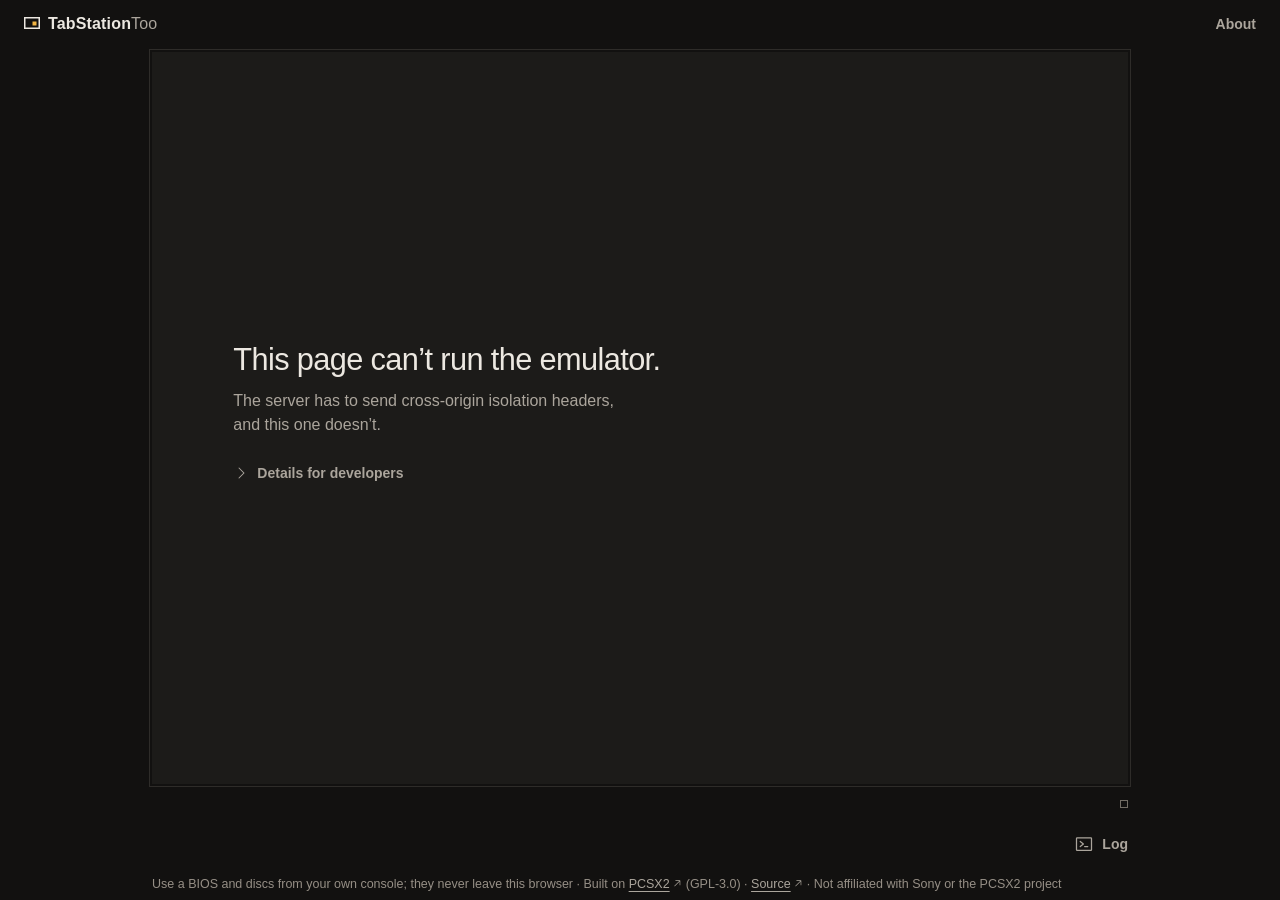
==== commit 5dcdf88a: "Play audio in the browser through a Wasm Audio Worklet The browser build sent SPU2's output to the n" ====
--- a/pcsx2-wasm/web/index.html
+++ b/pcsx2-wasm/web/index.html
@@ -10,6 +10,11 @@
 <title>TabStationToo</title>
 <!-- Everything is same-origin: the page is cross-origin isolated (COEP require-corp), so any resource
      from another origin would be blocked. No CDNs; same-origin, self-hosted fonts. -->
+<!-- First, before anything else loads: on hosts that cannot send the isolation headers (GitHub
+     Pages), coi-serviceworker.js (MIT) adds them from a service worker and reloads the page once.
+     isolation.js configures it. Both do nothing when the server sends the headers. -->
+<script src="isolation.js"></script>
+<script src="coi-serviceworker.js"></script>
 <link rel="icon" href="favicon.svg" type="image/svg+xml">
 <link rel="preload" href="fonts/archivo.woff2" as="font" type="font/woff2" crossorigin>
 <link rel="stylesheet" href="style.css">
@@ -88,10 +93,6 @@
       </button>
     </div>
     <div class="t-right">
-      <button type="button" class="t-btn" id="btn-sound" popovertarget="sound-menu" aria-controls="sound-menu" aria-expanded="false" aria-keyshortcuts="M" aria-label="Sound, 100 percent">
-        <svg class="icon" aria-hidden="true" focusable="false"><use id="btn-sound-icon" href="icons.svg#i-speaker-high"/></svg><span class="t-label">Sound</span>
-        <span class="tip" aria-hidden="true">Sound <kbd>M</kbd></span>
-      </button>
       <button type="button" class="t-btn" id="btn-crisp" aria-pressed="false">
         <svg class="icon" aria-hidden="true" focusable="false"><use href="icons.svg#i-checkerboard"/></svg><span class="t-label">Crisp</span>
         <span class="tip" aria-hidden="true">Crisp pixels</span>
@@ -160,7 +161,7 @@
       </div>
     </div>
     <div class="drawer-foot">
-      <p class="shortcuts"><span class="shortcut"><kbd>?</kbd> Keys</span><span class="vh">, </span><span class="shortcut"><kbd data-code="Backquote">`</kbd> Log</span><span class="vh">, </span><span class="shortcut"><kbd>M</kbd> Mute</span><span class="vh">, </span><span class="shortcut"><kbd>Alt</kbd><span class="vh">+</span><kbd>Enter</kbd> Fullscreen</span><span class="vh">, </span><span class="shortcut"><kbd>Esc</kbd> Release the keyboard</span></p>
+      <p class="shortcuts"><span class="shortcut"><kbd>?</kbd> Keys</span><span class="vh">, </span><span class="shortcut"><kbd data-code="Backquote">`</kbd> Log</span><span class="vh">, </span><span class="shortcut"><kbd>Alt</kbd><span class="vh">+</span><kbd>Enter</kbd> Fullscreen</span><span class="vh">, </span><span class="shortcut"><kbd>Esc</kbd> Release the keyboard</span></p>
       <label class="check"><input type="checkbox" id="keep-chrome"><span>Keep controls visible</span></label>
       <button type="button" class="btn-icon" id="keys-close" aria-label="Close Keys"><svg class="icon" aria-hidden="true" focusable="false"><use href="icons.svg#i-x"/></svg></button>
     </div>
@@ -191,18 +192,6 @@
     </div>
   </div>
 
-  <div class="menu sound-menu" id="sound-menu" popover role="group" aria-label="Sound">
-    <div class="sound-volume">
-      <label class="sound-label" for="sound-volume">Volume</label>
-      <input type="range" class="sound-range" id="sound-volume" min="0" max="100" step="5" value="100" aria-valuetext="100 percent">
-      <span class="sound-value" id="sound-value" aria-hidden="true">100%</span>
-    </div>
-    <div class="menu-items">
-      <button type="button" class="menu-item" id="sound-mute" aria-pressed="false" aria-keyshortcuts="M"><svg class="icon" aria-hidden="true" focusable="false"><use href="icons.svg#i-speaker-x"/></svg>Mute<kbd class="cap-key" aria-hidden="true">M</kbd></button>
-      <p class="menu-reason" id="sound-note" hidden></p>
-    </div>
-  </div>
-
   <div class="menu" id="bios-menu" popover role="group" aria-label="BIOS">
     <p class="menu-file"><span class="menu-name" id="menu-name"></span><span class="menu-where" id="menu-where"></span></p>
     <div class="menu-items" id="menu-items">
@@ -221,17 +210,17 @@
 </main>
 
 <footer class="credits">
-  <p><span class="seg">Use a BIOS and discs from your own console; they never leave this browser&nbsp;<span class="sep" aria-hidden="true">·</span></span> <span class="seg">Built on <a href="https://github.com/PCSX2/pcsx2" target="_blank" rel="noopener noreferrer">PCSX2<svg class="icon-ext" aria-hidden="true" focusable="false"><use href="icons.svg#i-arrow-up-right"/></svg><span class="vh"> (opens in a new tab)</span></a> (GPL-3.0)&nbsp;<span class="sep" aria-hidden="true">·</span></span> <span class="seg"><a class="source-link" href="https://github.com/Aegyptiacus11/pcsx2-web/tree/wasm" target="_blank" rel="noopener noreferrer">Source<svg class="icon-ext" aria-hidden="true" focusable="false"><use href="icons.svg#i-arrow-up-right"/></svg><span class="vh"> (opens in a new tab)</span></a>&nbsp;<span class="sep" aria-hidden="true">·</span></span> <span class="seg">Not affiliated with Sony or the PCSX2 project</span></p>
+  <p><span class="seg">Use a BIOS and discs from your own console; they never leave this browser&nbsp;<span class="sep" aria-hidden="true">·</span></span> <span class="seg">Built on <a href="https://github.com/PCSX2/pcsx2" target="_blank" rel="noopener noreferrer">PCSX2<svg class="icon-ext" aria-hidden="true" focusable="false"><use href="icons.svg#i-arrow-up-right"/></svg><span class="vh"> (opens in a new tab)</span></a> (GPL-3.0)&nbsp;<span class="sep" aria-hidden="true">·</span></span> <span class="seg"><a class="source-link" href="https://github.com/TabStationToo/TabStationToo" target="_blank" rel="noopener noreferrer">Source<svg class="icon-ext" aria-hidden="true" focusable="false"><use href="icons.svg#i-arrow-up-right"/></svg><span class="vh"> (opens in a new tab)</span></a>&nbsp;<span class="sep" aria-hidden="true">·</span></span> <span class="seg">Not affiliated with Sony or the PCSX2 project</span></p>
 </footer>
 
 <dialog class="about" id="about" aria-labelledby="about-title">
   <h2 id="about-title" tabindex="-1" autofocus>About TabStationToo.</h2>
   <p>TabStationToo runs PCSX2, the PlayStation&nbsp;2 emulator, compiled to WebAssembly, entirely in this tab.</p>
   <p>Use only a BIOS dumped from a console you own, and disc images of games you own. The BIOS is kept in this browser (IndexedDB), never sent anywhere, and you can forget it from the BIOS menu. A disc image is read from your file as the game needs it; nothing is copied or uploaded.</p>
-  <p>Works today: the BIOS menus and games from disc images, with sound and a keyboard, and a memory card kept in this browser. Most games run well below full speed for now. Not yet: save states, gamepads.</p>
-  <p>Built on <a href="https://github.com/PCSX2/pcsx2" target="_blank" rel="noopener noreferrer">PCSX2<svg class="icon-ext" aria-hidden="true" focusable="false"><use href="icons.svg#i-arrow-up-right"/></svg><span class="vh"> (opens in a new tab)</span></a>, GPL-3.0-or-later. <a class="source-link" href="https://github.com/Aegyptiacus11/pcsx2-web/tree/wasm" target="_blank" rel="noopener noreferrer">Source<svg class="icon-ext" aria-hidden="true" focusable="false"><use href="icons.svg#i-arrow-up-right"/></svg><span class="vh"> (opens in a new tab)</span></a></p>
+  <p>Works today: the BIOS menus and games from disc images, with a keyboard, sound, and a memory card kept in this browser. Most games run well below full speed for now. Not yet: save states, gamepads.</p>
+  <p>Built on <a href="https://github.com/PCSX2/pcsx2" target="_blank" rel="noopener noreferrer">PCSX2<svg class="icon-ext" aria-hidden="true" focusable="false"><use href="icons.svg#i-arrow-up-right"/></svg><span class="vh"> (opens in a new tab)</span></a>, GPL-3.0-or-later. <a class="source-link" href="https://github.com/TabStationToo/TabStationToo" target="_blank" rel="noopener noreferrer">Source<svg class="icon-ext" aria-hidden="true" focusable="false"><use href="icons.svg#i-arrow-up-right"/></svg><span class="vh"> (opens in a new tab)</span></a></p>
   <p class="fine">PlayStation and PS2 are trademarks of Sony Interactive Entertainment. TabStationToo isn’t affiliated with or endorsed by Sony or the PCSX2 project.</p>
-  <p class="fine">Type: <a href="fonts/Archivo-OFL.txt" target="_blank" rel="noopener noreferrer">Archivo<svg class="icon-ext" aria-hidden="true" focusable="false"><use href="icons.svg#i-arrow-up-right"/></svg><span class="vh"> licence (opens in a new tab)</span></a> and <a href="fonts/ChivoMono-OFL.txt" target="_blank" rel="noopener noreferrer">Chivo Mono<svg class="icon-ext" aria-hidden="true" focusable="false"><use href="icons.svg#i-arrow-up-right"/></svg><span class="vh"> licence (opens in a new tab)</span></a> by Omnibus-Type (OFL 1.1). Icons: <a href="icons/Phosphor-LICENSE.txt" target="_blank" rel="noopener noreferrer">Phosphor<svg class="icon-ext" aria-hidden="true" focusable="false"><use href="icons.svg#i-arrow-up-right"/></svg><span class="vh"> licence (opens in a new tab)</span></a> (MIT).</p>
+  <p class="fine">Type: <a href="fonts/Archivo-OFL.txt" target="_blank" rel="noopener noreferrer">Archivo<svg class="icon-ext" aria-hidden="true" focusable="false"><use href="icons.svg#i-arrow-up-right"/></svg><span class="vh"> licence (opens in a new tab)</span></a> and <a href="fonts/ChivoMono-OFL.txt" target="_blank" rel="noopener noreferrer">Chivo Mono<svg class="icon-ext" aria-hidden="true" focusable="false"><use href="icons.svg#i-arrow-up-right"/></svg><span class="vh"> licence (opens in a new tab)</span></a> by Omnibus-Type (OFL 1.1). Icons: <a href="icons/Phosphor-LICENSE.txt" target="_blank" rel="noopener noreferrer">Phosphor<svg class="icon-ext" aria-hidden="true" focusable="false"><use href="icons.svg#i-arrow-up-right"/></svg><span class="vh"> licence (opens in a new tab)</span></a> (MIT). Service worker: <a href="coi-serviceworker-LICENSE.txt" target="_blank" rel="noopener noreferrer">coi-serviceworker<svg class="icon-ext" aria-hidden="true" focusable="false"><use href="icons.svg#i-arrow-up-right"/></svg><span class="vh"> licence (opens in a new tab)</span></a> by Guido Zuidhof (MIT).</p>
   <form method="dialog" class="about-actions"><button type="submit" class="btn-quiet" id="about-close">Close</button></form>
 </dialog>
 
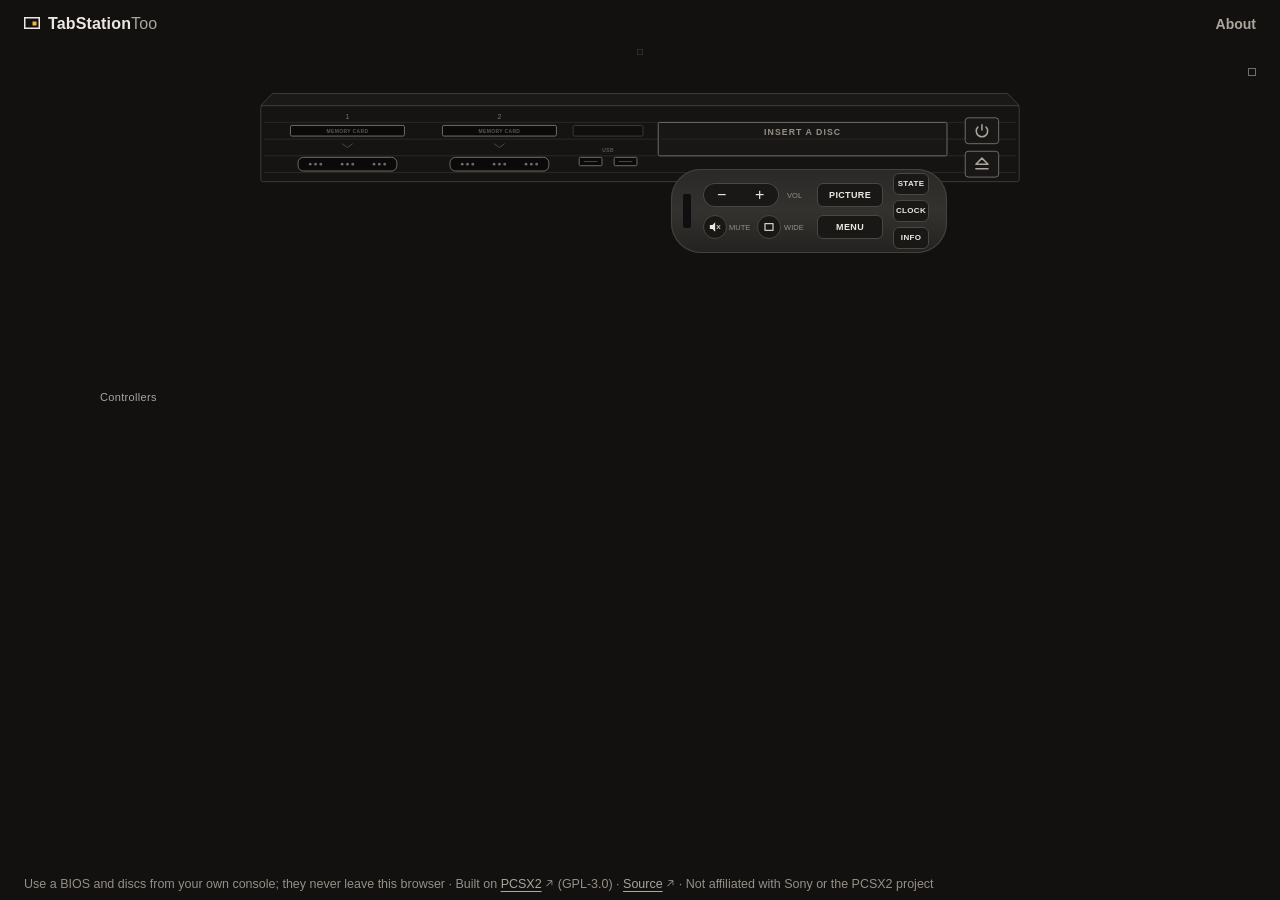
==== commit d3de52f5: "Add Logitech Wheel FFB passthrough Co-Authored-By: Claude Opus 5.5 <noreply@anthropic.com>" ====
--- a/pcsx2-wasm/web/index.html
+++ b/pcsx2-wasm/web/index.html
@@ -18,10 +18,20 @@
 <link rel="icon" href="favicon.svg" type="image/svg+xml">
 <link rel="preload" href="fonts/archivo.woff2" as="font" type="font/woff2" crossorigin>
 <link rel="stylesheet" href="style.css">
+<link rel="stylesheet" href="library/disc-library.css">
+<link rel="stylesheet" href="library/console-bar.css">
+<link rel="stylesheet" href="library/console-pads.css">
+<link rel="stylesheet" href="library/console-tv.css">
 <script src="app.js" defer></script>
+<script src="wheel.js" defer></script>
+<!-- The disc library (UI-SPEC.md §15): a module, after app.js, which it talks to through
+     window.PCSX2WebLibrary. It is the one part of the page that reaches another origin (disc art). -->
+<script type="module" src="library/player-library.js"></script>
 </head>
-<body data-state="nobios" data-bios="none" data-disc="none" data-runtime="loading" data-lights="up" data-chrome="shown" data-capture="na" data-drag="" data-picture="none" data-subtitle="off">
-
+<body data-state="nobios" data-bios="none" data-disc="none" data-runtime="loading" data-lights="up" data-chrome="shown" data-capture="na" data-drag="" data-picture="none" data-subtitle="off" data-cards="loading">
+
+<!-- The room: the first screen, as tall as the window. The controllers lie on the floor below it, then the credits. -->
+<div class="room" id="room">
 <header class="marquee">
   <h1 class="wordmark"><svg class="mark" aria-hidden="true" focusable="false"><use href="icons.svg#i-mark"/></svg><span class="wm">TabStation<span class="wm-too">Too</span></span></h1>
   <button type="button" class="btn-quiet" id="about-btn" aria-haspopup="dialog">About</button>
@@ -29,6 +39,28 @@
 
 <main class="theatre" id="theatre">
   <div class="stage-box" id="stage-box">
+  <!-- An old CRT television around the screen, drawn as a wireframe like the console (1080 × 952 units, the
+       screen 1000 × 750 at 40, 64): cabinet, the tube's surround, and under it the speaker grille, a blank plate,
+       the power button and its light, the channel dial and the volume knob. Not in fullscreen or on phones. -->
+  <div class="tv" aria-hidden="true">
+    <svg class="tv-art" viewBox="0 0 1080 952" focusable="false">
+      <path class="tv-top" d="M24 26 L48 2 H1032 L1056 26 Z"/>
+      <rect class="tv-face" x="1" y="24" width="1078" height="910" rx="32"/>
+      <rect class="tv-tube" x="24" y="48" width="1032" height="782" rx="46"/>
+      <path class="tv-grille" d="M76 862 H420 M76 872 H420 M76 882 H420 M76 892 H420 M76 902 H420"/>
+      <rect class="tv-plate" x="480" y="870" width="110" height="24" rx="4"/>
+      <rect class="tv-key" x="640" y="866" width="40" height="32" rx="6"/>
+      <circle class="tv-led" cx="708" cy="882" r="4.5"/>
+      <circle class="tv-knob" cx="850" cy="882" r="34"/>
+      <circle class="tv-knob-in" cx="850" cy="882" r="24"/>
+      <path class="tv-tick" d="M823.1 908.9 L818.9 913.1 M814.4 895.3 L808.8 897.4 M812.1 879.3 L806.1 878.9 M816.6 863.8 L811.4 860.9 M827.2 851.6 L823.6 846.8 M841.9 844.9 L840.6 839.0 M858.1 844.9 L859.4 839.0 M872.8 851.6 L876.4 846.8 M883.4 863.8 L888.6 860.9 M887.9 879.3 L893.9 878.9 M885.6 895.3 L891.2 897.4 M876.9 908.9 L881.1 913.1"/>
+      <path class="tv-mark" d="M850 882 L850 862"/>
+      <circle class="tv-knob" cx="970" cy="882" r="26"/>
+      <path class="tv-mark" d="M970 882 L984 868"/>
+      <rect class="tv-foot" x="100" y="933" width="110" height="18" rx="4"/>
+      <rect class="tv-foot" x="870" y="933" width="110" height="18" rx="4"/>
+    </svg>
+  </div>
     <div class="screen" id="screen" tabindex="0" role="application"
          aria-label="PS2 screen. While it runs and this has focus, the keyboard controls the PS2. Escape releases it.">
       <canvas id="canvas" width="640" height="480"></canvas>
@@ -44,6 +76,7 @@
         <div class="actions" id="slate-actions">
           <button type="button" class="btn-primary" id="slate-primary"><svg class="icon" id="slate-primary-icon" aria-hidden="true" focusable="false" hidden><use href="icons.svg#i-play"/></svg><span id="slate-primary-label">Choose BIOS file…</span><kbd class="cap-enter" id="slate-primary-cap" aria-hidden="true" hidden>Enter</kbd></button>
           <span class="aside" id="slate-aside">or drop it here</span>
+          <button type="button" class="btn-quiet" id="slate-library" aria-haspopup="dialog" hidden>Disc library…</button>
           <button type="button" class="btn-quiet" id="slate-disc" hidden>Choose a disc…</button>
           <button type="button" class="btn-quiet" id="slate-alt" hidden>Use another BIOS…</button>
           <button type="button" class="btn-quiet" id="slate-remove" hidden>Remove the disc</button>
@@ -74,46 +107,123 @@
     </div>
     <p class="subtitle" id="subtitle" role="status"></p>
     <div class="meter">
-      <p class="readout" id="readout"><span class="r-dash" id="r-dash" hidden>—</span><span class="r-speed" id="r-speed-wrap" hidden><span class="num w4" id="r-speed">0%</span><span class="unit">&nbsp;speed</span></span> <span class="r-rest" id="r-rest" hidden><span class="num w4" id="r-vps">0</span><span class="unit">&nbsp;VPS</span> <span class="num w2" id="r-fps">0</span><span class="unit">&nbsp;FPS</span></span><span class="vh" id="r-frame"></span></p>
+      <p class="readout" id="readout"><span class="r-dash" id="r-dash" hidden>—</span><span class="r-speed" id="r-speed-wrap" hidden><span class="num w4" id="r-speed">0%</span><span class="unit">&nbsp;speed</span></span> <span class="r-rest" id="r-rest" hidden><span class="num w4" id="r-vps">0</span><span class="unit">&nbsp;VPS</span> <span class="num w2" id="r-fps">0</span><span class="unit">&nbsp;FPS</span><span class="r-threads" id="r-threads" hidden></span></span><span class="vh" id="r-frame"></span></p>
       <span class="tally" aria-hidden="true"></span>
     </div>
   </div>
 
+  <!-- The controls are the PS2's front, drawn as a wireframe after the real one, and a TV remote under its
+       tray (UI-SPEC.md §16). Each part is a button laid over the drawing. -->
   <div class="transport" id="transport" role="group" aria-label="Controls">
-    <div class="t-left">
-      <button type="button" class="t-btn" id="btn-stop">
-        <svg class="icon" aria-hidden="true" focusable="false"><use href="icons.svg#i-stop"/></svg><span class="t-label">Stop</span>
+    <div class="ps2bar t-left" id="ps2bar">
+      <svg class="ps2bar-art" viewBox="0 0 1000 120" aria-hidden="true" focusable="false">
+        <!-- the top, seen just above the front edge -->
+        <path class="w-face w-top" d="M16 2 H984 L999 18 H1 Z"/>
+        <!-- the front and its grooves -->
+        <rect class="w-face" x="1" y="18" width="998" height="100" rx="3"/>
+        <path class="w-groove" d="M5 40 H995 M5 62 H995 M5 84 H995 M5 106 H995"/>
+        <!-- memory card slots 1 and 2 -->
+        <text class="w-num" x="115" y="35">1</text>
+        <rect class="w-hole" x="40" y="44" width="150" height="14" rx="2"/>
+        <text class="w-print" x="115" y="54">MEMORY CARD</text>
+        <text class="w-num" x="315" y="35">2</text>
+        <rect class="w-hole" x="240" y="44" width="150" height="14" rx="2"/>
+        <text class="w-print" x="315" y="54">MEMORY CARD</text>
+        <!-- controller ports 1 and 2 -->
+        <path class="w-mark" d="M108 68 l7 5 l7 -5 M308 68 l7 5 l7 -5"/>
+        <rect class="w-hole" x="50" y="86" width="130" height="18" rx="7"/>
+        <rect class="w-hole" x="250" y="86" width="130" height="18" rx="7"/>
+        <g class="w-pins">
+          <circle cx="66" cy="95" r="1.8"/><circle cx="73" cy="95" r="1.8"/><circle cx="80" cy="95" r="1.8"/>
+          <circle cx="108" cy="95" r="1.8"/><circle cx="115" cy="95" r="1.8"/><circle cx="122" cy="95" r="1.8"/>
+          <circle cx="150" cy="95" r="1.8"/><circle cx="157" cy="95" r="1.8"/><circle cx="164" cy="95" r="1.8"/>
+          <circle cx="266" cy="95" r="1.8"/><circle cx="273" cy="95" r="1.8"/><circle cx="280" cy="95" r="1.8"/>
+          <circle cx="308" cy="95" r="1.8"/><circle cx="315" cy="95" r="1.8"/><circle cx="322" cy="95" r="1.8"/>
+          <circle cx="350" cy="95" r="1.8"/><circle cx="357" cy="95" r="1.8"/><circle cx="364" cy="95" r="1.8"/>
+        </g>
+        <!-- the model plate -->
+        <rect class="w-plate" x="412" y="44" width="92" height="14" rx="2"/>
+        <!-- USB ports 1 and 2 -->
+        <text class="w-print" x="458" y="79">USB</text>
+        <rect class="w-hole" x="420" y="86" width="30" height="11" rx="1.5"/>
+        <rect class="w-hole" x="466" y="86" width="30" height="11" rx="1.5"/>
+        <path class="w-mark" d="M426 91.5 H444 M472 91.5 H490"/>
+        <!-- the disc tray -->
+        <rect class="w-tray" x="524" y="40" width="380" height="44" rx="2"/>
+        <path class="w-groove" d="M528 62 H900"/>
+        <!-- reset and eject -->
+        <rect class="w-key" x="928" y="34" width="44" height="34" rx="4"/>
+        <path class="w-icon" d="M950 43 v7 M944.6 46.2 a7.5 7.5 0 1 0 10.8 0"/>
+        <rect class="w-key" x="928" y="78" width="44" height="34" rx="4"/>
+        <path class="w-icon" d="M942 101 h16 M950 87 l8 8 h-16 z"/>
+      </svg>
+      <div class="bar-slot" id="bar-slot-1"></div>
+      <div class="bar-slot" id="bar-slot-2"></div>
+      <!-- Controller ports: a plug in each port something plays on, its cable down to its controller. Pressing one
+           pulls the plug out or pushes it back in. -->
+      <button type="button" class="bar-hot bar-port" id="port-1" data-port="1" aria-pressed="false" aria-label="Controller port 1"><span class="plug" aria-hidden="true"></span><span class="plug-boot" aria-hidden="true"></span><span class="tip" aria-hidden="true"></span></button>
+      <button type="button" class="bar-hot bar-port" id="port-2" data-port="2" aria-pressed="false" aria-label="Controller port 2"><span class="plug" aria-hidden="true"></span><span class="plug-boot" aria-hidden="true"></span><span class="tip" aria-hidden="true"></span></button>
+      <!-- USB ports: a racing wheel the PS2 sees in each, and the real wheel that plays it (wheel.js). -->
+      <button type="button" class="bar-hot bar-usb" id="usb-1" data-usb="1" aria-haspopup="true" aria-controls="usb-menu" aria-expanded="false" aria-label="USB port 1: nothing plugged in"><span class="usb-plug" aria-hidden="true"></span><span class="tip" aria-hidden="true">USB 1</span></button>
+      <button type="button" class="bar-hot bar-usb" id="usb-2" data-usb="2" aria-haspopup="true" aria-controls="usb-menu" aria-expanded="false" aria-label="USB port 2: nothing plugged in"><span class="usb-plug" aria-hidden="true"></span><span class="tip" aria-hidden="true">USB 2</span></button>
+      <button type="button" class="bar-hot bar-plate bios-btn" id="bios-btn" popovertarget="bios-menu" aria-controls="bios-menu" aria-expanded="false">
+        <span class="vh">BIOS: </span><span class="bios-btn-name" id="bios-btn-name"></span>
+      </button>
+      <button type="button" class="bar-hot bar-tray bios-btn disc-btn" id="disc-btn" popovertarget="disc-menu" aria-controls="disc-menu" aria-expanded="false">
+        <span class="vh">Disc: </span><span class="bios-btn-name" id="disc-btn-name"></span>
+      </button>
+      <button type="button" class="bar-hot bar-tray bar-tray-empty" id="tray-library" aria-haspopup="dialog" aria-label="Disc library">
+        <span class="bar-tray-hint" aria-hidden="true">Insert a disc</span>
+      </button>
+      <span class="bar-led" aria-hidden="true"></span>
+      <button type="button" class="bar-hot bar-reset" id="btn-stop" aria-label="Stop">
         <span class="tip" aria-hidden="true">Stop</span>
       </button>
-      <button type="button" class="bios-btn disc-btn" id="disc-btn" popovertarget="disc-menu" aria-controls="disc-menu" aria-expanded="false">
-        <svg class="icon" aria-hidden="true" focusable="false"><use href="icons.svg#i-disc"/></svg><span class="vh">Disc: </span><span class="bios-btn-name" id="disc-btn-name"></span><svg class="icon caret" aria-hidden="true" focusable="false"><use href="icons.svg#i-caret-up"/></svg>
+      <button type="button" class="bar-hot bar-eject" id="btn-eject" aria-haspopup="dialog" aria-label="Eject: disc library">
+        <span class="tip" aria-hidden="true">Disc library</span>
       </button>
-      <button type="button" class="bios-btn" id="bios-btn" popovertarget="bios-menu" aria-controls="bios-menu" aria-expanded="false">
-        <svg class="icon" aria-hidden="true" focusable="false"><use href="icons.svg#i-memory"/></svg><span class="vh">BIOS: </span><span class="bios-btn-name" id="bios-btn-name"></span><svg class="icon caret" aria-hidden="true" focusable="false"><use href="icons.svg#i-caret-up"/></svg>
-      </button>
-    </div>
-    <div class="t-right">
-      <button type="button" class="t-btn" id="btn-crisp" aria-pressed="false">
-        <svg class="icon" aria-hidden="true" focusable="false"><use href="icons.svg#i-checkerboard"/></svg><span class="t-label">Crisp</span>
-        <span class="tip" aria-hidden="true">Crisp pixels</span>
-      </button>
-      <button type="button" class="t-btn" id="btn-keys" aria-expanded="false" aria-controls="keys-drawer" aria-keyshortcuts="Shift+?">
-        <svg class="icon" aria-hidden="true" focusable="false"><use href="icons.svg#i-keyboard"/></svg><span class="t-label">Keys</span>
-        <span class="tip" aria-hidden="true">Keys <kbd>?</kbd></span>
-      </button>
-      <button type="button" class="t-btn" id="btn-log" aria-expanded="false" aria-controls="log-drawer" aria-keyshortcuts="`">
-        <svg class="icon" aria-hidden="true" focusable="false"><use href="icons.svg#i-terminal-window"/></svg><span class="t-label">Log</span>
-        <span class="tip" aria-hidden="true">Log <kbd data-code="Backquote">`</kbd></span>
-      </button>
-      <button type="button" class="t-btn" id="btn-fs" aria-keyshortcuts="Alt+Enter">
-        <svg class="icon" aria-hidden="true" focusable="false"><use id="btn-fs-icon" href="icons.svg#i-corners-out"/></svg><span class="t-label" id="btn-fs-label">Fullscreen</span>
-        <span class="tip" aria-hidden="true"><span id="btn-fs-tip">Fullscreen</span> <kbd>Alt</kbd><kbd>Enter</kbd></span>
-      </button>
+    </div>
+    <!-- The remote of the first mockup, turned on its side: IR window, the volume rocker over MUTE and WIDE,
+         PICTURE over MENU, CLOCK (Underclock) over INFO, REC above them when shown. The controls (keys, players)
+         open from the console's ports. -->
+    <div class="remote t-right" id="remote" role="group" aria-label="Remote">
+      <span class="rm-ir" aria-hidden="true"></span>
+      <button type="button" class="rm-btn rm-round rm-mute" id="remote-mute" aria-pressed="false" aria-keyshortcuts="M" aria-label="Mute"><svg viewBox="0 0 24 24" aria-hidden="true" focusable="false"><g transform="translate(-1.75 0)"><path d="M6 9 h4 l4 -4 v14 l-4 -4 h-4 z" fill="currentColor"/><path d="M16.5 9 l5 6 M21.5 9 l-5 6" fill="none" stroke="currentColor" stroke-width="1.4"/></g></svg></button>
+      <span class="rm-cap rm-cap-mute" aria-hidden="true">MUTE</span>
+      <button type="button" class="rm-btn rm-round rm-wide" id="btn-fs" aria-keyshortcuts="Alt+Enter"><span class="vh" id="btn-fs-label">Fullscreen</span><svg viewBox="0 0 24 24" aria-hidden="true" focusable="false"><rect x="6" y="7" width="12" height="10" fill="none" stroke="currentColor" stroke-width="1.6"/></svg><svg class="vh" aria-hidden="true" focusable="false"><use id="btn-fs-icon" href="icons.svg#i-corners-out"/></svg><span class="vh" id="btn-fs-tip"></span></button>
+      <span class="rm-cap rm-cap-wide" aria-hidden="true">WIDE</span>
+      <span class="rm-rocker" aria-hidden="true"></span>
+      <button type="button" class="rm-btn rm-vol rm-vol-down" id="remote-vol-down" aria-label="Volume down">−</button>
+      <button type="button" class="rm-btn rm-vol rm-vol-up" id="remote-vol-up" aria-label="Volume up">+</button>
+      <span class="rm-cap rm-cap-vol" aria-hidden="true">VOL</span>
+      <button type="button" class="rm-btn rm-pill rm-picture" id="btn-crisp" aria-label="Picture: Smooth">PICTURE</button>
+      <button type="button" class="rm-btn rm-pill rm-menu" id="btn-gfx" popovertarget="gfx-menu" aria-controls="gfx-menu" aria-expanded="false" aria-label="Graphics">MENU</button>
+      <button type="button" class="rm-btn rm-small rm-state" id="btn-state" popovertarget="state-menu" aria-controls="state-menu" aria-expanded="false" aria-keyshortcuts="F1 F3" aria-label="Save states">STATE</button>
+      <button type="button" class="rm-btn rm-small rm-clock" id="btn-ee" popovertarget="ee-menu" aria-controls="ee-menu" aria-expanded="false" aria-label="Underclock, off">CLOCK</button>
+      <button type="button" class="rm-btn rm-small rm-info" id="btn-log" aria-expanded="false" aria-controls="log-drawer" aria-keyshortcuts="`" aria-label="Log">INFO</button>
+      <button type="button" class="rm-btn rm-small rm-rec" id="btn-rec" aria-expanded="false" aria-controls="rec-drawer" aria-label="Recorder" hidden><span class="rm-dot" aria-hidden="true"></span>REC</button>
+      <!-- The sound menu stays for the M shortcut's state and its fine print; the remote sets the volume. -->
+      <button type="button" class="rm-btn" id="btn-sound" popovertarget="sound-menu" aria-controls="sound-menu" aria-expanded="false" aria-label="Sound, 100 percent" hidden><svg class="icon" aria-hidden="true" focusable="false"><use id="btn-sound-icon" href="icons.svg#i-speaker-high"/></svg></button>
     </div>
   </div>
 
   <section class="drawer keys" id="keys-drawer" aria-labelledby="keys-title" hidden>
     <h2 class="vh" id="keys-title">Keys</h2>
+    <!-- Opened from a controller port: who plays there. -->
+    <div class="port-pick" id="port-pick" role="group" aria-labelledby="port-pick-title">
+      <p class="lbl" id="port-pick-title">Player 1 plays with</p>
+      <div class="port-pick-list" id="port-pick-list"></div>
+    </div>
+    <div class="tabs" role="tablist" aria-label="Controls">
+      <button type="button" class="tab" role="tab" id="tab-keyboard" aria-controls="panel-keyboard" aria-selected="true">Keyboard</button>
+      <button type="button" class="tab" role="tab" id="tab-gamepad" aria-controls="panel-gamepad" aria-selected="false" tabindex="-1">Gamepad</button>
+    </div>
+    <div role="tabpanel" id="panel-keyboard" aria-labelledby="tab-keyboard">
+    <fieldset class="players" id="kb-players">
+      <legend class="lbl">The keyboard plays as</legend>
+      <label class="check"><input type="radio" name="kb-player" value="1" checked><span>Player 1</span></label>
+      <label class="check"><input type="radio" name="kb-player" value="2"><span>Player 2</span></label>
+    </fieldset>
     <div class="pad">
       <div class="pad-l">
         <div class="shoulder">
@@ -160,12 +270,94 @@
         <span class="bind"><span class="lbl">Right stick</span><kbd data-key="T" data-code="KeyT">T</kbd><kbd data-key="F" data-code="KeyF">F</kbd><kbd data-key="G" data-code="KeyG">G</kbd><kbd data-key="H" data-code="KeyH">H</kbd></span>
       </div>
     </div>
+    </div>
+    <div role="tabpanel" id="panel-gamepad" aria-labelledby="tab-gamepad" hidden>
+      <p class="gp-empty" id="gp-empty">Press a button on your gamepad to connect it.</p>
+      <p class="gp-taps" id="gp-taps" hidden>This browser can miss quick taps. To catch every tap, open <code>about:config</code>, set <code>dom.gamepad.non_standard_events.enabled</code> to true, and reload this page.</p>
+      <div class="gp-list" id="gp-list"></div>
+      <div class="gp-actions" id="gp-actions" hidden>
+        <button type="button" class="btn-quiet" id="gp-swap">Swap players</button>
+      </div>
+    </div>
     <div class="drawer-foot">
-      <p class="shortcuts"><span class="shortcut"><kbd>?</kbd> Keys</span><span class="vh">, </span><span class="shortcut"><kbd data-code="Backquote">`</kbd> Log</span><span class="vh">, </span><span class="shortcut"><kbd>Alt</kbd><span class="vh">+</span><kbd>Enter</kbd> Fullscreen</span><span class="vh">, </span><span class="shortcut"><kbd>Esc</kbd> Release the keyboard</span></p>
+      <p class="shortcuts"><span class="shortcut"><kbd>?</kbd> Keys</span><span class="vh">, </span><span class="shortcut"><kbd data-code="Backquote">`</kbd> Log</span><span class="vh">, </span><span class="shortcut"><kbd>M</kbd> Mute</span><span class="vh">, </span><span class="shortcut"><kbd>F1</kbd> Save state</span><span class="vh">, </span><span class="shortcut"><kbd>F3</kbd> Load the newest</span><span class="vh">, </span><span class="shortcut"><kbd>Alt</kbd><span class="vh">+</span><kbd>Enter</kbd> Fullscreen</span><span class="vh">, </span><span class="shortcut"><kbd>Esc</kbd> Release the keyboard</span></p>
       <label class="check"><input type="checkbox" id="keep-chrome"><span>Keep controls visible</span></label>
       <button type="button" class="btn-icon" id="keys-close" aria-label="Close Keys"><svg class="icon" aria-hidden="true" focusable="false"><use href="icons.svg#i-x"/></svg></button>
     </div>
   </section>
+
+  <template id="gp-template">
+    <section class="gp">
+      <div class="gp-head">
+        <h3 class="gp-name"></h3>
+        <fieldset class="players">
+          <legend class="vh"></legend>
+          <label class="check"><input type="radio" value="1"><span>Player 1</span></label>
+          <label class="check"><input type="radio" value="2"><span>Player 2</span></label>
+        </fieldset>
+        <span class="gp-unused" hidden>Not plugged in.</span>
+      </div>
+      <div class="gp-map" hidden>
+        <p class="gp-map-note"></p>
+        <div class="gp-map-idle">
+          <button type="button" class="btn-quiet gp-map-start">Map controls</button>
+          <button type="button" class="btn-quiet gp-map-clear" hidden>Clear mapping</button>
+        </div>
+        <div class="gp-map-run" hidden>
+          <p class="gp-map-step"></p>
+          <p class="gp-map-prompt" role="status"></p>
+          <div class="gp-map-actions">
+            <button type="button" class="btn-quiet gp-map-skip">Skip</button>
+            <button type="button" class="btn-quiet gp-map-back">Back</button>
+            <button type="button" class="btn-quiet gp-map-cancel">Cancel</button>
+          </div>
+        </div>
+      </div>
+      <div class="pad gp-view" aria-hidden="true">
+        <div class="pad-l">
+          <div class="shoulder">
+            <span class="bind"><span class="cap" data-input="L2">L2</span></span>
+            <span class="bind"><span class="cap" data-input="L1">L1</span></span>
+          </div>
+          <div class="dpad">
+            <span class="cap d-up" data-input="Up"><svg class="icon" focusable="false"><use href="icons.svg#i-arrow-up"/></svg></span>
+            <span class="cap d-left" data-input="Left"><svg class="icon" focusable="false"><use href="icons.svg#i-arrow-left"/></svg></span>
+            <span class="cap d-right" data-input="Right"><svg class="icon" focusable="false"><use href="icons.svg#i-arrow-right"/></svg></span>
+            <span class="cap d-down" data-input="Down"><svg class="icon" focusable="false"><use href="icons.svg#i-arrow-down"/></svg></span>
+          </div>
+        </div>
+        <div class="pad-m">
+          <div class="sys">
+            <span class="bind col"><span class="lbl">Select</span><span class="cap" data-input="Select"></span></span>
+            <span class="bind col"><span class="lbl">Analog</span><span class="cap" data-input="Analog"></span></span>
+            <span class="bind col"><span class="lbl">Start</span><span class="cap" data-input="Start"></span></span>
+          </div>
+        </div>
+        <div class="pad-r">
+          <div class="shoulder">
+            <span class="bind"><span class="cap" data-input="R1">R1</span></span>
+            <span class="bind"><span class="cap" data-input="R2">R2</span></span>
+          </div>
+          <div class="face">
+            <span class="cap f-top" data-input="Triangle"><svg class="glyph"><use href="icons.svg#i-triangle"/></svg></span>
+            <span class="cap f-left" data-input="Square"><svg class="glyph"><use href="icons.svg#i-square"/></svg></span>
+            <span class="cap f-right" data-input="Circle"><svg class="glyph"><use href="icons.svg#i-circle"/></svg></span>
+            <span class="cap f-bottom" data-input="Cross"><svg class="glyph"><use href="icons.svg#i-cross"/></svg></span>
+          </div>
+        </div>
+      </div>
+      <div class="sticks gp-sticks" aria-hidden="true">
+        <div class="stick-side">
+          <span class="bind"><span class="lbl">Left stick</span><span class="stick" data-stick="L"><span class="stick-dot"></span></span></span>
+          <span class="bind"><span class="lbl">L3</span><span class="cap" data-input="L3"></span></span>
+        </div>
+        <div class="stick-side">
+          <span class="bind"><span class="lbl">R3</span><span class="cap" data-input="R3"></span></span>
+          <span class="bind"><span class="lbl">Right stick</span><span class="stick" data-stick="R"><span class="stick-dot"></span></span></span>
+        </div>
+      </div>
+    </section>
+  </template>
 
   <section class="drawer log" id="log-drawer" aria-labelledby="log-title" hidden>
     <div class="log-head">
@@ -183,13 +375,176 @@
     </div>
   </section>
 
+  <section class="drawer rec" id="rec-drawer" aria-labelledby="rec-title" hidden>
+    <div class="log-head">
+      <h2 id="rec-title">Recorder</h2>
+      <span class="log-count" id="rec-status"></span>
+      <span class="grow"></span>
+      <button type="button" class="btn-quiet" id="state-save" disabled><svg class="icon" aria-hidden="true" focusable="false"><use href="icons.svg#i-camera"/></svg><span id="state-save-label">Save state</span></button>
+      <button type="button" class="btn-quiet" id="state-load" disabled><svg class="icon" aria-hidden="true" focusable="false"><use href="icons.svg#i-folder-open"/></svg><span id="state-load-label">Load state…</span></button>
+      <button type="button" class="btn-quiet" id="state-reload" disabled><svg class="icon" aria-hidden="true" focusable="false"><use href="icons.svg#i-clock-counter-clockwise"/></svg><span id="state-reload-label">Reload state</span></button>
+      <button type="button" class="btn-quiet" id="rec-toggle"><svg class="icon" aria-hidden="true" focusable="false"><use href="icons.svg#i-record"/></svg><span id="rec-toggle-label">Record</span></button>
+      <button type="button" class="btn-quiet" id="rec-copy" disabled><svg class="icon" aria-hidden="true" focusable="false"><use href="icons.svg#i-copy"/></svg><span id="rec-copy-label">Copy</span></button>
+      <button type="button" class="btn-quiet" id="rec-download" disabled><svg class="icon" aria-hidden="true" focusable="false"><use href="icons.svg#i-download-simple"/></svg>Download</button>
+      <button type="button" class="btn-icon" id="rec-close" aria-label="Close Recorder"><svg class="icon" aria-hidden="true" focusable="false"><use href="icons.svg#i-x"/></svg></button>
+    </div>
+    <div class="rec-frame">
+      <p class="log-empty" id="rec-empty">Record while you play, then stop: every vsync's speed and thread load show here, ready to crop, copy or download.</p>
+      <canvas class="rec-chart" id="rec-chart" role="img" aria-label="No recording yet" hidden></canvas>
+      <div class="rec-crop" id="rec-crop" hidden>
+        <label class="rec-range"><span>From</span><input type="range" id="rec-from" min="0" max="0" value="0" step="1"></label>
+        <label class="rec-range"><span>To</span><input type="range" id="rec-to" min="0" max="0" value="0" step="1"></label>
+      </div>
+      <p class="rec-summary" id="rec-summary"></p>
+    </div>
+  </section>
+
+  <template id="card-template">
+    <button type="button" class="bios-btn card-btn empty" aria-expanded="false">
+      <span class="mc" aria-hidden="true"><span class="mc-card"><span class="mc-print">8MB MEMORY CARD</span><span class="mc-grip"></span></span></span>
+      <span class="mc-name" aria-hidden="true"><span class="mc-num">1</span> · <span class="mc-label"></span></span>
+      <svg class="icon card-icon" aria-hidden="true" focusable="false"><use href="icons.svg#i-sim-card"/></svg><span class="card-dot" aria-hidden="true"></span><span class="bios-btn-name card-label" aria-hidden="true"><span class="card-pre">Card </span><span class="card-num">1</span><span class="card-rest"> · empty</span></span><svg class="icon caret" aria-hidden="true" focusable="false"><use href="icons.svg#i-caret-up"/></svg>
+      <span class="tip" aria-hidden="true"></span>
+    </button>
+    <div class="menu card-menu" popover role="group">
+      <div class="card-view" data-view="plugged">
+        <p class="menu-file"><span class="menu-name"></span><span class="menu-where"></span></p>
+        <div class="menu-items">
+          <button type="button" class="menu-item" data-act="unplug"><svg class="icon" aria-hidden="true" focusable="false"><use href="icons.svg#i-eject"/></svg>Unplug</button>
+          <button type="button" class="menu-item" data-act="rename"><svg class="icon" aria-hidden="true" focusable="false"><use href="icons.svg#i-pencil-simple"/></svg>Rename…</button>
+          <button type="button" class="menu-item" data-act="copy"><svg class="icon" aria-hidden="true" focusable="false"><use href="icons.svg#i-download-simple"/></svg>Save a copy to disk…</button>
+          <p class="menu-reason" hidden></p>
+        </div>
+      </div>
+      <div class="card-view" data-view="picker" hidden>
+        <p class="menu-file"><span class="menu-where"></span></p>
+        <div class="menu-items">
+          <div class="card-list"></div>
+          <button type="button" class="menu-item" data-act="new"><svg class="icon" aria-hidden="true" focusable="false"><use href="icons.svg#i-plus"/></svg>New card…</button>
+          <button type="button" class="menu-item" data-act="open"><svg class="icon" aria-hidden="true" focusable="false"><use href="icons.svg#i-folder-open"/></svg>Open a card file…</button>
+          <p class="menu-reason" hidden></p>
+        </div>
+      </div>
+      <div class="card-view" data-view="more" hidden>
+        <p class="menu-file"><span class="menu-name"></span><span class="menu-where"></span></p>
+        <div class="menu-items">
+          <button type="button" class="menu-item" data-act="more-rename"><svg class="icon" aria-hidden="true" focusable="false"><use href="icons.svg#i-pencil-simple"/></svg>Rename…</button>
+          <button type="button" class="menu-item" data-act="more-copy"><svg class="icon" aria-hidden="true" focusable="false"><use href="icons.svg#i-download-simple"/></svg>Save a copy to disk…</button>
+          <button type="button" class="menu-item" data-act="more-delete"><svg class="icon" aria-hidden="true" focusable="false"><use href="icons.svg#i-trash"/></svg><span class="label">Delete</span></button>
+          <p class="menu-reason" hidden></p>
+          <button type="button" class="menu-item" data-act="more-back"><svg class="icon" aria-hidden="true" focusable="false"><use href="icons.svg#i-arrow-left"/></svg>Back to the cards</button>
+        </div>
+      </div>
+      <form class="card-view" data-view="name" novalidate hidden>
+        <p class="menu-file"><span class="menu-where card-form-title"></span></p>
+        <div class="card-form">
+          <label class="sound-label">Name</label>
+          <input type="text" class="card-name" autocomplete="off" spellcheck="false">
+          <div class="menu-confirm-actions">
+            <button type="submit" class="btn-quiet" data-act="name-ok">Create</button>
+            <button type="button" class="btn-quiet" data-act="name-cancel">Cancel</button>
+          </div>
+        </div>
+      </form>
+      <div class="card-view menu-confirm" data-view="confirm" role="group" hidden>
+        <p></p>
+        <div class="menu-confirm-actions">
+          <button type="button" class="btn-quiet" data-act="keep">Keep</button>
+          <button type="button" class="btn-quiet" data-act="copy-first">Save a copy first…</button>
+          <button type="button" class="btn-quiet card-delete-yes" data-act="delete-yes">Delete</button>
+        </div>
+      </div>
+      <p class="card-error" hidden></p>
+    </div>
+  </template>
+
   <div class="menu" id="disc-menu" popover role="group" aria-label="Disc">
     <p class="menu-file"><span class="menu-name" id="disc-menu-name"></span><span class="menu-where" id="disc-menu-where"></span></p>
     <div class="menu-items">
+      <button type="button" class="menu-item" id="disc-menu-library" aria-haspopup="dialog"><svg class="icon" aria-hidden="true" focusable="false"><use href="icons.svg#i-disc"/></svg>Disc library…</button>
       <button type="button" class="menu-item" id="disc-menu-choose"><svg class="icon" aria-hidden="true" focusable="false"><use href="icons.svg#i-folder-open"/></svg>Choose another disc…</button>
       <button type="button" class="menu-item" id="disc-menu-remove"><svg class="icon" aria-hidden="true" focusable="false"><use href="icons.svg#i-x"/></svg>Remove the disc</button>
       <p class="menu-reason" id="disc-menu-reason" hidden>Stop the PS2 to change the disc.</p>
     </div>
+  </div>
+
+  <div class="menu sound-menu" id="sound-menu" popover role="group" aria-label="Sound">
+    <div class="sound-volume">
+      <label class="sound-label" for="sound-volume">Volume</label>
+      <input type="range" class="sound-range" id="sound-volume" min="0" max="100" step="5" value="100" aria-valuetext="100 percent">
+      <span class="sound-value" id="sound-value" aria-hidden="true">100%</span>
+    </div>
+    <div class="menu-items">
+      <button type="button" class="menu-item" id="sound-mute" aria-pressed="false" aria-keyshortcuts="M"><svg class="icon" aria-hidden="true" focusable="false"><use href="icons.svg#i-speaker-x"/></svg>Mute<kbd class="cap-key" aria-hidden="true">M</kbd></button>
+      <p class="menu-reason" id="sound-note" hidden></p>
+    </div>
+  </div>
+
+  <div class="menu gfx-menu" id="gfx-menu" popover role="group" aria-label="Graphics">
+    <p class="menu-file"><span class="menu-where">Now</span><span class="gfx-mode" id="gfx-mode">Not started yet</span><span class="menu-where" id="gfx-why" hidden></span></p>
+    <fieldset class="gfx-choice">
+      <legend class="sound-label">Renderer</legend>
+      <label class="gfx-option"><input type="radio" name="gfx-choice" value="auto" checked><span>Auto<span class="gfx-hint">GPU when it works, software otherwise</span></span></label>
+      <label class="gfx-option"><input type="radio" name="gfx-choice" value="gpu"><span>GPU<span class="gfx-hint">PCSX2’s hardware renderer on WebGPU</span></span></label>
+      <label class="gfx-option"><input type="radio" name="gfx-choice" value="sw"><span>Software<span class="gfx-hint">No WebGPU: drawn by the CPU on a 2D canvas</span></span></label>
+      <p class="menu-reason" id="gfx-applies">Applies at the next boot.</p>
+    </fieldset>
+    <fieldset class="gfx-choice" aria-describedby="gfx-scale-note">
+      <legend class="sound-label">Resolution</legend>
+      <label class="gfx-option"><input type="radio" name="gfx-scale" value="1" checked><span>Native<span class="gfx-hint">As the PS2 draws it</span></span></label>
+      <label class="gfx-option"><input type="radio" name="gfx-scale" value="2"><span>2×<span class="gfx-hint">Twice the lines; needs a stronger GPU</span></span></label>
+      <p class="menu-reason" id="gfx-scale-note">Remembered in this browser. Applies at once.</p>
+    </fieldset>
+    <div class="menu-items">
+      <button type="button" class="menu-item" id="gfx-check"><svg class="icon" aria-hidden="true" focusable="false"><use href="icons.svg#i-graphics-card"/></svg>Check WebGPU</button>
+      <div class="gfx-result" id="gfx-result" role="status" aria-live="polite"></div>
+    </div>
+  </div>
+
+  <div class="menu gfx-menu usb-menu" id="usb-menu" popover role="group" aria-labelledby="usb-menu-title">
+    <p class="menu-file"><span class="menu-where">The PS2's USB port</span><span class="gfx-mode" id="usb-menu-title">USB 1</span></p>
+    <fieldset class="gfx-choice" id="usb-choice">
+      <legend class="sound-label">Plugged in</legend>
+      <label class="gfx-option"><input type="radio" name="usb-type" value="-1" checked><span>Nothing</span></label>
+      <label class="gfx-option"><input type="radio" name="usb-type" value="0"><span>Driving Force<span class="gfx-hint">Logitech wheel</span></span></label>
+      <label class="gfx-option"><input type="radio" name="usb-type" value="1"><span>Driving Force Pro<span class="gfx-hint">900°, finer force feedback</span></span></label>
+      <label class="gfx-option"><input type="radio" name="usb-type" value="2"><span>Driving Force Pro (rev 11.02)<span class="gfx-hint">For games that need this revision</span></span></label>
+      <label class="gfx-option"><input type="radio" name="usb-type" value="3"><span>GT Force<span class="gfx-hint">Logitech wheel</span></span></label>
+    </fieldset>
+  </div>
+
+  <div class="menu gfx-menu" id="ee-menu" popover role="group" aria-label="Underclock">
+    <p class="menu-file"><span class="menu-where">This game</span><span class="gfx-mode" id="ee-game">No game running</span></p>
+    <fieldset class="gfx-choice" id="ee-choice" aria-describedby="ee-reason">
+      <legend class="sound-label">Underclock the PS2’s processor</legend>
+      <label class="gfx-option"><input type="radio" name="ee-rate" value="0" checked><span>Off<span class="gfx-hint">Full speed, as on a PS2</span></span></label>
+      <label class="gfx-option"><input type="radio" name="ee-rate" value="-1"><span>Light<span class="gfx-hint">75 %</span></span></label>
+      <label class="gfx-option"><input type="radio" name="ee-rate" value="-2"><span>Medium<span class="gfx-hint">60 %</span></span></label>
+      <label class="gfx-option"><input type="radio" name="ee-rate" value="-3"><span>Strong<span class="gfx-hint">50 %</span></span></label>
+      <p class="menu-reason" id="ee-reason">Start a game to choose. Each game keeps its own choice.</p>
+    </fieldset>
+  </div>
+
+  <div class="menu gfx-menu state-menu" id="state-menu" popover role="group" aria-label="Save states">
+    <div class="state-view" data-view="list">
+      <p class="menu-file"><span class="menu-where">This game</span><span class="gfx-mode" id="state-game">No game running</span></p>
+      <div class="menu-items">
+        <button type="button" class="menu-item" id="state-new" aria-keyshortcuts="F1"><svg class="icon" aria-hidden="true" focusable="false"><use href="icons.svg#i-camera"/></svg><span class="label" id="state-new-label">Save state</span><kbd class="cap-key" aria-hidden="true">F1</kbd></button>
+        <div class="state-list" id="state-list" role="group" aria-label="States of this game"></div>
+        <p class="state-none" id="state-none" hidden>No states for this game yet.</p>
+        <button type="button" class="menu-item" id="state-open"><svg class="icon" aria-hidden="true" focusable="false"><use href="icons.svg#i-folder-open"/></svg>Open a state file…</button>
+        <p class="menu-reason" id="state-reason">Start a game to save its state.</p>
+      </div>
+    </div>
+    <div class="state-view" data-view="more" hidden>
+      <p class="menu-file"><span class="menu-name" id="state-more-name"></span><span class="menu-where" id="state-more-where"></span></p>
+      <div class="menu-items">
+        <button type="button" class="menu-item" id="state-copy"><svg class="icon" aria-hidden="true" focusable="false"><use href="icons.svg#i-download-simple"/></svg>Save a copy to disk…</button>
+        <button type="button" class="menu-item" id="state-delete"><svg class="icon" aria-hidden="true" focusable="false"><use href="icons.svg#i-trash"/></svg>Delete</button>
+        <button type="button" class="menu-item" id="state-back"><svg class="icon" aria-hidden="true" focusable="false"><use href="icons.svg#i-arrow-left"/></svg>Back to the states</button>
+      </div>
+    </div>
+    <p class="card-error" id="state-error" role="alert" hidden></p>
   </div>
 
   <div class="menu" id="bios-menu" popover role="group" aria-label="BIOS">
@@ -208,25 +563,214 @@
     </div>
   </div>
 </main>
-
+</div>
+
+<!-- The controllers on the floor under the console (UI-SPEC.md §17), one per port, each plugged in by a cable
+     while something plays as its player. app.js builds them from pad-template. -->
+<section class="pads" id="pads" aria-labelledby="pads-title">
+  <h2 class="lbl pads-title" id="pads-title">Controllers</h2>
+  <div class="pads-row" id="pads-row"></div>
+</section>
+<!-- The racing wheels on the PS2's USB ports (wheel.js), under the controllers, each cabled to its USB socket and
+     played with whatever controls are mapped to it: any gamepad or wheel the browser sees, or keys. -->
+<section class="pads wheels" id="wheels" aria-labelledby="wheels-title" hidden>
+  <h2 class="lbl pads-title" id="wheels-title">Wheels</h2>
+  <div class="pads-row" id="wheels-row"></div>
+</section>
+<svg class="cables usb-cables" id="usb-cables" aria-hidden="true" focusable="false">
+  <path class="cable-wall" id="usb-cable-1-wall" pathLength="1"/><path class="cable-core" id="usb-cable-1" pathLength="1"/>
+  <path class="cable-wall" id="usb-cable-2-wall" pathLength="1"/><path class="cable-core" id="usb-cable-2" pathLength="1"/>
+</svg>
+<!-- The credits, on the floor's far side, below the controllers. -->
 <footer class="credits">
   <p><span class="seg">Use a BIOS and discs from your own console; they never leave this browser&nbsp;<span class="sep" aria-hidden="true">·</span></span> <span class="seg">Built on <a href="https://github.com/PCSX2/pcsx2" target="_blank" rel="noopener noreferrer">PCSX2<svg class="icon-ext" aria-hidden="true" focusable="false"><use href="icons.svg#i-arrow-up-right"/></svg><span class="vh"> (opens in a new tab)</span></a> (GPL-3.0)&nbsp;<span class="sep" aria-hidden="true">·</span></span> <span class="seg"><a class="source-link" href="https://github.com/TabStationToo/TabStationToo" target="_blank" rel="noopener noreferrer">Source<svg class="icon-ext" aria-hidden="true" focusable="false"><use href="icons.svg#i-arrow-up-right"/></svg><span class="vh"> (opens in a new tab)</span></a>&nbsp;<span class="sep" aria-hidden="true">·</span></span> <span class="seg">Not affiliated with Sony or the PCSX2 project</span></p>
 </footer>
+<svg class="cables" id="cables" aria-hidden="true" focusable="false">
+  <path class="cable-wall" id="cable-1-wall" pathLength="1"/><path class="cable-core" id="cable-1" pathLength="1"/>
+  <path class="cable-wall" id="cable-2-wall" pathLength="1"/><path class="cable-core" id="cable-2" pathLength="1"/>
+</svg>
+<!-- The same cables in front of the page, shown only over the console's face: where they come out of the plugs. -->
+<svg class="cables cables-front" id="cables-front" aria-hidden="true" focusable="false">
+  <clipPath id="cables-front-clip"><rect id="cables-front-rect"/></clipPath>
+  <g clip-path="url(#cables-front-clip)">
+    <path class="cable-wall" id="cable-1-front-wall" pathLength="1"/><path class="cable-core" id="cable-1-front" pathLength="1"/>
+    <path class="cable-wall" id="cable-2-front-wall" pathLength="1"/><path class="cable-core" id="cable-2-front" pathLength="1"/>
+  </g>
+</svg>
+
+<!-- A controller, drawn as a wireframe like the console (600 × 310 units) and without any maker's marks. app.js
+     lays a button over each control, showing the key or gamepad control that plays it. -->
+<!-- A racing wheel, a generic one drawn like the controllers (600 × 310 units, the same frame): the rim with its
+     spokes, hub buttons and paddles, and two pedals. wheel.js lays a button over each control, showing what plays it. -->
+<template id="wheel-template">
+  <section class="pad-unit wheel-unit">
+    <div class="pad-art">
+      <svg class="pad-svg" viewBox="0 0 600 310" aria-hidden="true" focusable="false">
+        <!-- lines out to the labels of the steering and the paddles -->
+        <path class="p-lead" d="M60 155 H52 M340 155 H358 M86 64 L64 40 H56 M314 64 L336 40 H344"/>
+        <!-- the shift paddles, behind the rim -->
+        <path class="p-sh" d="M74 80 L94 56 L114 72 L94 96 Z"/>
+        <path class="p-sh" d="M326 80 L306 56 L286 72 L306 96 Z"/>
+        <!-- the rim, which turns with the steering: two circles, its grips and the top mark -->
+        <g class="w-rotor">
+          <circle class="p-part" cx="200" cy="155" r="140"/>
+          <circle class="p-body w-hole" cx="200" cy="155" r="122"/>
+          <circle class="p-line" cx="200" cy="155" r="122"/>
+          <path class="p-line" d="M68 112 Q58 155 68 198 M332 112 Q342 155 332 198"/>
+          <path class="w-mark" d="M200 15 V33"/>
+        </g>
+        <!-- the spokes and the hub -->
+        <path class="p-part" d="M80 128 H320 Q324 155 320 182 H226 L222 276 H178 L174 182 H80 Q76 155 80 128 Z"/>
+        <rect class="p-plate" x="164" y="98" width="72" height="110" rx="10"/>
+        <rect class="p-line" x="164" y="98" width="72" height="110" rx="10"/>
+        <!-- the D-pad on the left spoke, the face buttons on the right one -->
+        <path class="p-key w-dpad" d="M120 123 H140 V141 L130 150 L120 141 Z M120 187 H140 V169 L130 160 L120 169 Z M98 145 V165 H116 L125 155 L116 145 Z M162 145 V165 H144 L135 155 L144 145 Z"/>
+        <circle class="p-key w-face" cx="270" cy="133" r="10"/>
+        <circle class="p-key w-face" cx="248" cy="155" r="10"/>
+        <circle class="p-key w-face" cx="292" cy="155" r="10"/>
+        <circle class="p-key w-face" cx="270" cy="177" r="10"/>
+        <!-- the GT Force's four buttons instead: X and A on the left spoke, Y and B on the right one -->
+        <circle class="p-key w-gtf" cx="130" cy="140" r="10"/>
+        <circle class="p-key w-gtf" cx="130" cy="170" r="10"/>
+        <circle class="p-key w-gtf" cx="270" cy="140" r="10"/>
+        <circle class="p-key w-gtf" cx="270" cy="170" r="10"/>
+        <!-- on the hub: L2 R2, Select Start, L3 R3 -->
+        <rect class="p-key w-l2r2" x="168" y="105" width="28" height="15" rx="3"/>
+        <rect class="p-key w-l2r2" x="204" y="105" width="28" height="15" rx="3"/>
+        <rect class="p-key w-selstart" x="168" y="133" width="28" height="14" rx="3"/>
+        <rect class="p-key w-selstart" x="204" y="133" width="28" height="14" rx="3"/>
+        <circle class="p-key w-l3r3" cx="182" cy="190" r="10"/>
+        <circle class="p-key w-l3r3" cx="218" cy="190" r="10"/>
+        <!-- the Driving Force Pro's gear stick, right of the wheel: shifter - and shifter + -->
+        <g class="w-shifter">
+          <rect class="p-part" x="364" y="240" width="32" height="30" rx="6"/>
+          <path class="p-line" d="M380 244 V266"/>
+          <circle class="p-key" cx="380" cy="255" r="7"/>
+          <text class="p-name" x="406" y="232">-</text>
+          <text class="p-name" x="406" y="286">+</text>
+        </g>
+        <!-- the pedals: brake, gas -->
+        <rect class="p-part" x="420" y="110" width="170" height="185" rx="8"/>
+        <rect class="p-key" x="440" y="140" width="60" height="112" rx="6"/>
+        <rect class="p-key" x="515" y="128" width="60" height="134" rx="6"/>
+        <path class="p-line" d="M452 156 H488 M452 236 H488 M527 146 H563 M527 244 H563"/>
+        <text class="p-name" x="470" y="282">BRAKE</text>
+        <text class="p-name" x="545" y="282">GAS</text>
+      </svg>
+      <div class="pad-spots"></div>
+    </div>
+    <div class="pad-foot">
+      <h3 class="pad-title"></h3>
+    </div>
+    <p class="pad-status" role="status"></p>
+    <p class="wheel-ffb-live wheel-read" aria-hidden="true"></p>
+    <div class="pad-actions">
+      <button type="button" class="btn-quiet wheel-map">Map all controls</button>
+      <button type="button" class="btn-quiet wheel-clear">Clear mapping</button>
+    </div>
+    <div class="wheel-ffb">
+      <p class="wheel-ffb-status"><span class="sound-label">Force feedback goes to</span> <span class="wheel-ffb-name">nothing</span></p>
+      <p class="wheel-ffb-live" hidden></p>
+      <div class="pad-actions">
+        <button type="button" class="btn-quiet wheel-ffb-btn">Choose FFB passthrough device…</button>
+      </div>
+    </div>
+  </section>
+</template>
+
+<template id="pad-template">
+  <section class="pad-unit">
+    <div class="pad-art">
+      <svg class="pad-svg" viewBox="0 0 600 310" aria-hidden="true" focusable="false">
+        <!-- the shoulder buttons' lines out to their labels (L2 and R2 are behind L1 and R1) -->
+        <path class="p-lead" d="M162.7 56.5 L124 30 H92 M153.8 75.7 L120 74 H92 M 437.3 56.5 L 476 30 H 508 M 446.2 75.7 L 480 74 H 508"/>
+        <text class="p-name p-name-l" x="44" y="34">L2</text>
+        <text class="p-name p-name-l" x="44" y="78">L1</text>
+        <text class="p-name" x="556" y="78">R1</text>
+        <text class="p-name" x="556" y="34">R2</text>
+        <!-- The controller, after a real one seen from above (in its own units, 725 wide, scaled into the frame).
+             Back to front: L2 and R2 behind L1 and R1; the grips; the bridge; the round wings and the sticks' round
+             housings as one outline (drawn wide, then filled over, so only its outer edge shows); then what is on
+             top. -->
+        <g transform="translate(68 4) scale(0.64)">
+          <path class="p-sh" d="M146 88 C146 81 152 77 166 77 H202 C216 77 222 81 222 88 Z"/>
+          <path class="p-sh" d="M 579 88 C 579 81 573 77 559 77 H 523 C 509 77 503 81 503 88 Z"/>
+          <path class="p-sh" d="M129 150 L130.5 136 L136.5 98 Q137.5 88.5 146 88 C165 85 203 85 222 88 Q230.5 88.5 232.5 98 L239.5 136 L241 150 Z"/>
+          <path class="p-sh" d="M 596 150 L 594.5 136 L 588.5 98 Q 587.5 88.5 579 88 C 560 85 522 85 503 88 Q 494.5 88.5 492.5 98 L 485.5 136 L 484 150 Z"/>
+          <path class="p-part" d="M150 217 L86 217 L56 385 C56 425 85 452 118 452 C135 452 148 446 160 436 L222 360 L236 330 L200 260 Z"/>
+          <path class="p-part" d="M 575 217 L 639 217 L 669 385 C 669 425 640 452 607 452 C 590 452 577 446 565 436 L 503 360 L 489 330 L 525 260 Z"/>
+          <rect class="p-part" x="230" y="137" width="265" height="190"/>
+          <g class="p-shell"><circle cx="182.5" cy="217" r="96"/><circle cx="542.5" cy="217" r="96"/><circle cx="271" cy="305" r="65"/><circle cx="454" cy="305" r="65"/></g>
+          <g class="p-body"><circle cx="182.5" cy="217" r="96"/><circle cx="542.5" cy="217" r="96"/><circle cx="271" cy="305" r="65"/><circle cx="454" cy="305" r="65"/></g>
+          <path class="p-line" d="M330 313 H395"/>
+          <!-- where the cable comes out -->
+          <rect class="p-relief" x="354" y="121" width="17" height="18" rx="3"/>
+          <!-- the D-pad's and the face buttons' plates -->
+          <g class="p-shell"><rect x="156" y="143" width="52" height="148" rx="8"/><rect x="109" y="191" width="148" height="52" rx="8"/><rect x="516.5" y="143" width="52" height="148" rx="8"/><rect x="469.5" y="191" width="147" height="52" rx="8"/></g>
+          <g class="p-plate"><rect x="156" y="143" width="52" height="148" rx="8"/><rect x="109" y="191" width="148" height="52" rx="8"/><rect x="516.5" y="143" width="52" height="148" rx="8"/><rect x="469.5" y="191" width="147" height="52" rx="8"/></g>
+          <!-- the D-pad: four keys pointing in; the face buttons -->
+          <path class="p-key" d="M166 167 H199 V193 L182.5 207 L166 193 Z M166 267 H199 V241 L182.5 227 L166 241 Z M133 200 V233 H159 L173 216.5 L159 200 Z M232 200 V233 H206 L192 216.5 L206 200 Z"/>
+          <circle class="p-key" cx="542.5" cy="169" r="19.5"/>
+          <circle class="p-key" cx="494.5" cy="217" r="19.5"/>
+          <circle class="p-key" cx="590.5" cy="217" r="19.5"/>
+          <circle class="p-key" cx="542.5" cy="265" r="19.5"/>
+          <!-- Select, Start and Analog -->
+          <rect class="p-key" x="293" y="211" width="27" height="13" rx="1.5"/>
+          <path class="p-key" d="M404 209 L430 217.5 L404 226 Z"/>
+          <rect class="p-key" x="340.5" y="265" width="44" height="18" rx="2"/>
+          <!-- the sticks, which follow a gamepad's -->
+          <circle class="p-stick" data-stick="L" cx="271" cy="305" r="43"/>
+          <circle class="p-stick" data-stick="R" cx="454" cy="305" r="43"/>
+        </g>
+      </svg>
+      <div class="pad-spots"></div>
+    </div>
+    <div class="pad-foot">
+      <h3 class="pad-title"></h3>
+      <fieldset class="pad-dev">
+        <legend class="vh"></legend>
+        <div class="pad-dev-list"></div>
+      </fieldset>
+      <div class="pad-rumble" hidden>
+        <label class="check"><input type="checkbox" class="pad-rumble-input" checked><span>Rumble</span></label>
+        <button type="button" class="btn-quiet pad-rumble-test">Test</button>
+      </div>
+    </div>
+    <p class="pad-status" role="status"></p>
+    <p class="pad-also"></p>
+    <div class="pad-actions">
+      <button type="button" class="btn-quiet pad-map" hidden>Map all controls</button>
+      <button type="button" class="btn-quiet pad-reset" hidden></button>
+    </div>
+  </section>
+</template>
+
+<dialog class="lib-dialog" id="library" aria-labelledby="library-title">
+  <header class="lib-head">
+    <h2 id="library-title"><svg class="mark" aria-hidden="true" focusable="false"><use href="icons.svg#i-mark"/></svg>Disc library</h2>
+    <button type="button" class="btn-quiet" id="library-close" aria-keyshortcuts="Escape"><svg class="icon" aria-hidden="true" focusable="false"><use href="icons.svg#i-x"/></svg>Close</button>
+  </header>
+  <div class="lib" id="library-root"></div>
+  <p class="lib-credit">Console photo: Evan-Amos, public domain <span class="sep">·</span> Disc art: <a href="https://github.com/xlenore/ps2-covers" target="_blank" rel="noopener noreferrer">ps2-covers<span class="vh"> (opens in a new tab)</span></a>, by serial; your files never leave this browser.</p>
+</dialog>
 
 <dialog class="about" id="about" aria-labelledby="about-title">
   <h2 id="about-title" tabindex="-1" autofocus>About TabStationToo.</h2>
   <p>TabStationToo runs PCSX2, the PlayStation&nbsp;2 emulator, compiled to WebAssembly, entirely in this tab.</p>
   <p>Use only a BIOS dumped from a console you own, and disc images of games you own. The BIOS is kept in this browser (IndexedDB), never sent anywhere, and you can forget it from the BIOS menu. A disc image is read from your file as the game needs it; nothing is copied or uploaded.</p>
-  <p>Works today: the BIOS menus and games from disc images, with a keyboard, sound, and a memory card kept in this browser. Most games run well below full speed for now. Not yet: save states, gamepads.</p>
+  <p>Works today: the BIOS menus and games from disc images, with sound, a keyboard and gamepads, and memory cards kept in this browser or in files on your disk. Many games run at or near full speed, the heaviest scenes still below. Save states are kept in this browser.</p>
   <p>Built on <a href="https://github.com/PCSX2/pcsx2" target="_blank" rel="noopener noreferrer">PCSX2<svg class="icon-ext" aria-hidden="true" focusable="false"><use href="icons.svg#i-arrow-up-right"/></svg><span class="vh"> (opens in a new tab)</span></a>, GPL-3.0-or-later. <a class="source-link" href="https://github.com/TabStationToo/TabStationToo" target="_blank" rel="noopener noreferrer">Source<svg class="icon-ext" aria-hidden="true" focusable="false"><use href="icons.svg#i-arrow-up-right"/></svg><span class="vh"> (opens in a new tab)</span></a></p>
   <p class="fine">PlayStation and PS2 are trademarks of Sony Interactive Entertainment. TabStationToo isn’t affiliated with or endorsed by Sony or the PCSX2 project.</p>
-  <p class="fine">Type: <a href="fonts/Archivo-OFL.txt" target="_blank" rel="noopener noreferrer">Archivo<svg class="icon-ext" aria-hidden="true" focusable="false"><use href="icons.svg#i-arrow-up-right"/></svg><span class="vh"> licence (opens in a new tab)</span></a> and <a href="fonts/ChivoMono-OFL.txt" target="_blank" rel="noopener noreferrer">Chivo Mono<svg class="icon-ext" aria-hidden="true" focusable="false"><use href="icons.svg#i-arrow-up-right"/></svg><span class="vh"> licence (opens in a new tab)</span></a> by Omnibus-Type (OFL 1.1). Icons: <a href="icons/Phosphor-LICENSE.txt" target="_blank" rel="noopener noreferrer">Phosphor<svg class="icon-ext" aria-hidden="true" focusable="false"><use href="icons.svg#i-arrow-up-right"/></svg><span class="vh"> licence (opens in a new tab)</span></a> (MIT). Service worker: <a href="coi-serviceworker-LICENSE.txt" target="_blank" rel="noopener noreferrer">coi-serviceworker<svg class="icon-ext" aria-hidden="true" focusable="false"><use href="icons.svg#i-arrow-up-right"/></svg><span class="vh"> licence (opens in a new tab)</span></a> by Guido Zuidhof (MIT).</p>
+  <p class="fine">Type: <a href="fonts/Archivo-OFL.txt" target="_blank" rel="noopener noreferrer">Archivo<svg class="icon-ext" aria-hidden="true" focusable="false"><use href="icons.svg#i-arrow-up-right"/></svg><span class="vh"> licence (opens in a new tab)</span></a> and <a href="fonts/ChivoMono-OFL.txt" target="_blank" rel="noopener noreferrer">Chivo Mono<svg class="icon-ext" aria-hidden="true" focusable="false"><use href="icons.svg#i-arrow-up-right"/></svg><span class="vh"> licence (opens in a new tab)</span></a> by Omnibus-Type (OFL 1.1). Icons: <a href="icons/Phosphor-LICENSE.txt" target="_blank" rel="noopener noreferrer">Phosphor<svg class="icon-ext" aria-hidden="true" focusable="false"><use href="icons.svg#i-arrow-up-right"/></svg><span class="vh"> licence (opens in a new tab)</span></a> (MIT). Service worker: <a href="coi-serviceworker-LICENSE.txt" target="_blank" rel="noopener noreferrer">coi-serviceworker<svg class="icon-ext" aria-hidden="true" focusable="false"><use href="icons.svg#i-arrow-up-right"/></svg><span class="vh"> licence (opens in a new tab)</span></a> by Guido Zuidhof (MIT). Cable physics: <a href="vendor/matter-js-LICENSE.txt" target="_blank" rel="noopener noreferrer">matter-js<svg class="icon-ext" aria-hidden="true" focusable="false"><use href="icons.svg#i-arrow-up-right"/></svg><span class="vh"> licence (opens in a new tab)</span></a> by Liam Brummitt and contributors (MIT).</p>
   <form method="dialog" class="about-actions"><button type="submit" class="btn-quiet" id="about-close">Close</button></form>
 </dialog>
 
 <p class="vh" id="announce" role="status"></p>
 <input type="file" id="bios-input" hidden accept=".bin,.BIN,.rom,.ROM,.rom0,.ROM0,application/octet-stream">
-<input type="file" id="disc-input" hidden accept=".iso,.ISO,.bin,.BIN,.img,.IMG">
+<input type="file" id="disc-input" hidden accept=".iso,.ISO,.bin,.BIN,.img,.IMG,.chd,.CHD,.cso,.CSO,.zso,.ZSO,.gz,.GZ">
+<input type="file" id="card-input" hidden accept=".ps2,.PS2">
+<input type="file" id="state-input" hidden accept=".p2s,.P2S">
+<input type="file" id="player-state-input" hidden accept=".p2s,.P2S">
 <noscript><p class="noscript">TabStationToo needs JavaScript and WebAssembly to run.</p></noscript>
 </body>
 </html>
--- a/pcsx2-wasm/web/library/console-bar.css
+++ b/pcsx2-wasm/web/library/console-bar.css
@@ -0,0 +1,600 @@
+/* The controls under the screen as the PS2's front (UI-SPEC.md §16): a wireframe drawn after the real one
+   (the SVG in index.html, 1000 × 120 units), with a button laid over each part, and the TV remote of the
+   first mockup lying under the tray. Loaded after style.css: it overrides the transport's old flat row.
+   Places on the drawing are percentages of it.
+   Departures from the player's rules, on purpose and asked for: a drawn console and remote, the power
+   light glowing, and a memory card that slides in and out. */
+
+#transport {
+  display: block;
+  min-height: 0;
+  /* The console grows with the screen, but no wider than this: its height follows its width, and an open
+     drawer widens the column under the screen. */
+  max-width: min(100%, 760px);
+  padding: 4px 0 8px;
+}
+
+/* With the controls open (from a port), the remote steps aside so the picture keeps its room. */
+body[data-drawer="keys"] .remote {
+  display: none;
+}
+
+#transport > .ps2bar,
+#transport > .remote {
+  margin: 0;
+}
+
+/* ---------------------------------------------------------------- the console's front */
+
+.ps2bar {
+  position: relative;
+  display: block;
+  width: 100%;
+  aspect-ratio: 1000 / 120;
+  container-type: inline-size;
+}
+
+.ps2bar-art {
+  display: block;
+  width: 100%;
+  height: 100%;
+  overflow: visible;
+}
+
+.ps2bar-art * {
+  vector-effect: non-scaling-stroke;
+  stroke-width: 1;
+}
+
+.w-face { fill: #151413; stroke: #3d3a36; }
+.w-top { fill: #1a1917; }
+.w-groove { fill: none; stroke: #2a2825; }
+.w-hole { fill: #0b0a0a; stroke: #6f6a63; }
+.w-plate { fill: #100f0e; stroke: #3d3a36; }
+.w-tray { fill: #181716; stroke: #6f6a63; }
+.w-key { fill: #181716; stroke: #6f6a63; }
+.w-mark { fill: none; stroke: #4a4743; }
+.w-pins circle { fill: #6f6a63; stroke: none; }
+.w-icon { fill: none; stroke: #aba59c; stroke-width: 1.5; stroke-linecap: round; stroke-linejoin: round; }
+
+.w-num,
+.w-print {
+  font-family: var(--sans);
+  text-anchor: middle;
+  stroke: none;
+}
+
+.w-num { fill: #77726b; font-size: 9px; font-weight: 500; }
+.w-print { fill: #5d5953; font-size: 6.5px; font-weight: 560; letter-spacing: 0.08em; }
+
+.bar-slot,
+.bar-hot,
+.bar-led {
+  position: absolute;
+}
+
+#bar-slot-1 { left: 4%; top: 36.67%; width: 15%; height: 11.67%; }
+#bar-slot-2 { left: 24%; top: 36.67%; width: 15%; height: 11.67%; }
+.ps2bar .bar-port { left: 5%; top: 71.67%; width: 13%; height: 15%; }
+.ps2bar #port-2 { left: 25%; }
+.ps2bar .bar-plate { left: 41.2%; top: 36.67%; width: 9.2%; height: 11.67%; }
+.ps2bar .bar-usb { left: 41.6%; top: 66.67%; width: 4%; height: 21.67%; }
+.ps2bar #usb-2 { left: 46.2%; }
+.ps2bar .bar-tray { left: 52.4%; top: 33.33%; width: 38%; height: 36.67%; }
+.ps2bar .bar-reset { left: 92.8%; top: 28.33%; width: 4.4%; height: 28.33%; }
+.ps2bar .bar-eject { left: 92.8%; top: 65%; width: 4.4%; height: 28.33%; }
+
+/* A part of the console you can press: nothing over the drawing until hovered or focused. */
+.ps2bar .bar-hot {
+  display: flex;
+  align-items: center;
+  justify-content: center;
+  min-width: 0;
+  max-width: none;
+  margin: 0;
+  padding: 0;
+  border: 0;
+  border-radius: 3px;
+  background: transparent;
+  color: inherit;
+  cursor: pointer;
+  transition: background-color var(--d-line) var(--ease-out);
+}
+
+.ps2bar .bar-hot:hover,
+.ps2bar .bar-hot[aria-expanded="true"],
+.bar-slot .card-btn:hover,
+.bar-slot .card-btn[aria-expanded="true"] {
+  background: rgb(236 232 225 / 0.07);
+}
+
+.ps2bar .bar-hot:focus-visible,
+.bar-slot .card-btn:focus-visible {
+  outline: 2px solid var(--amber);
+  outline-offset: 2px;
+}
+
+/* Lettering on the console: the BIOS on the plate, the game's title on the tray. */
+.ps2bar .bios-btn-name,
+.bar-tray-hint {
+  max-width: 94%;
+  overflow: hidden;
+  text-overflow: ellipsis;
+  white-space: nowrap;
+  font-family: var(--mono);
+  font-size: clamp(8px, 1cqw, 11px);
+  line-height: 1.2;
+  font-weight: 500;
+  letter-spacing: 0.05em;
+  color: var(--ink-2);
+}
+
+.bar-tray .bios-btn-name,
+.bar-tray-hint {
+  font-family: var(--sans);
+  font-size: clamp(8px, 1.15cqw, 13px);
+  font-weight: 560;
+  letter-spacing: 0.12em;
+  text-transform: uppercase;
+}
+
+/* The title sits in the tray's upper half, above its groove. */
+.ps2bar .bar-tray {
+  align-items: flex-start;
+  padding-top: 0.55cqw;
+}
+
+.bar-tray-hint {
+  color: var(--ink-3);
+}
+
+body:not([data-disc="none"]) #tray-library {
+  display: none;
+}
+
+/* The power light in Reset: green while the PS2 runs. */
+.bar-led {
+  left: 93.75%;
+  top: 31%;
+  width: 2.5%;
+  aspect-ratio: 1;
+  border-radius: 50%;
+  background: radial-gradient(closest-side, rgb(110 255 150 / 0.85), rgb(40 200 90 / 0.3) 60%, transparent);
+  opacity: 0;
+  pointer-events: none;
+  transition: opacity 160ms var(--ease-out);
+}
+
+body:is([data-state="starting"], [data-state="running"]) .bar-led {
+  opacity: 1;
+}
+
+.ps2bar .tip {
+  left: 50%;
+  translate: -50% 0;
+}
+
+.ps2bar .bar-reset .tip,
+.ps2bar .bar-eject .tip {
+  left: auto;
+  right: 0;
+  translate: none;
+}
+
+@media (hover: hover) {
+  .ps2bar .bar-hot:is(:hover, :focus-visible) .tip {
+    display: block;
+  }
+}
+
+/* A plug in a USB port while a wheel is plugged in there. */
+.ps2bar .usb-plug {
+  display: none;
+  width: 62%;
+  height: 34%;
+  border-radius: 1px;
+  background: var(--ink-2);
+  box-shadow: 0 0 0 1px #000;
+}
+
+.ps2bar .bar-usb[data-plugged="true"] .usb-plug {
+  display: block;
+}
+
+.ps2bar .bar-usb[data-wheel="true"] .usb-plug {
+  background: var(--amber);
+}
+
+/* ---------------------------------------------------------------- memory cards in their slots */
+
+.bar-slot .card-btn {
+  position: absolute;
+  /* The slot, and the card's end in front of it. */
+  inset: -20% 0 -150% 0;
+  display: block;
+  width: 100%;
+  height: auto;
+  max-width: none;
+  padding: 0;
+  border: 0;
+  border-radius: 3px;
+  background: transparent;
+  cursor: pointer;
+}
+
+.bar-slot .card-btn :is(.card-icon, .card-label, .caret) {
+  display: none;
+}
+
+.bar-slot .card-dot {
+  top: 10%;
+  left: auto;
+  right: 9%;
+  z-index: 1;
+}
+
+/* The card, drawn like the console: the whole card, 42 × 56 mm, hanging from the slot's top edge (the slot is
+   7.4% down the button, which reaches 20% of the slot's height above it and 150% below). Only what is
+   out of the slot shows (.mc clips above that edge). Plugged, it is pushed in until only its end shows,
+   filling the slot's opening; plugging shows the whole card below the slot and slides it up in, unplugging
+   pulls it back down and away. The card's end is 8% of its height, the slot's height. */
+.mc {
+  position: absolute;
+  left: 6%;
+  width: 88%;
+  top: 7.4%;
+  aspect-ratio: 3 / 4;
+  z-index: 2;
+  clip-path: inset(0 -40px -400px -40px);
+  pointer-events: none;
+}
+
+.mc-card {
+  position: absolute;
+  inset: 0;
+  border: 1px solid var(--ink-3);
+  border-radius: 3px 3px 4px 4px;
+  background: #2a2825;
+  transform: translateY(-92%);
+  opacity: 1;
+  transition: transform 760ms cubic-bezier(0.3, 0, 0.15, 1), opacity 160ms var(--ease-out);
+}
+
+.card-btn.empty .mc-card {
+  transform: translateY(6%);
+  opacity: 0;
+  transition: transform 620ms cubic-bezier(0.45, 0, 0.6, 1), opacity 220ms 520ms var(--ease-in);
+}
+
+/* What is printed on it: near the end that goes in. */
+.mc-print {
+  position: absolute;
+  left: 0;
+  right: 0;
+  top: 22%;
+  text-align: center;
+  font-family: var(--sans);
+  font-size: clamp(5px, 0.62cqw, 7px);
+  font-weight: 600;
+  letter-spacing: 0.08em;
+  color: var(--ink-3);
+}
+
+/* Grip ridges along its end: what shows in the slot once it is in. */
+.mc-grip {
+  position: absolute;
+  left: 22%;
+  right: 22%;
+  bottom: 2.4%;
+  height: 3.4%;
+  border-top: 1px solid #5d5953;
+  border-bottom: 1px solid #5d5953;
+}
+
+/* The card's name, beside the slot's number above it: "1 · RPG saves". */
+.mc-name {
+  position: absolute;
+  left: 50%;
+  bottom: calc(100% + 1px);
+  translate: -50% 0;
+  max-width: 170%;
+  padding: 3px 4px 0;
+  overflow: hidden;
+  background: #151413;
+  font-family: var(--sans);
+  font-size: clamp(7px, 0.9cqw, 10px);
+  font-weight: 560;
+  line-height: 1.3;
+  white-space: nowrap;
+  text-overflow: ellipsis;
+  color: var(--ink-2);
+  pointer-events: none;
+  opacity: 1;
+  transition: opacity 240ms 400ms var(--ease-out);
+}
+
+.mc-num {
+  color: #77726b;
+}
+
+.card-btn.empty .mc-name {
+  opacity: 0;
+  transition: opacity 160ms var(--ease-in);
+}
+
+/* ---------------------------------------------------------------- the TV remote, lying under the tray */
+
+/* Wide windows (1440 px and up, where the console is at most 760 px and leaves room on both sides): the remote
+   lies beside the console instead of under it, so the room's height goes to the television. */
+@media (min-width: 1440px) {
+  .theatre:not(:fullscreen) #transport {
+    position: relative;
+  }
+
+  .theatre:not(:fullscreen) #transport > .remote {
+    position: absolute;
+    left: calc(100% + 28px);
+    top: 50%;
+    translate: 0 -50%;
+    margin: 0 !important;
+  }
+}
+
+/* The first mockup's remote turned on its side, its lettering kept upright. Fixed size: 276 × 84.
+   Left to right: the IR window; the volume rocker over MUTE and WIDE (the two together as wide as the
+   rocker and its VOL); PICTURE over MENU; REC over INFO. */
+.remote {
+  position: relative;
+  z-index: 1;
+  width: 276px;
+  height: 84px;
+  margin: -14px 9.6% 0 auto !important;
+  border-radius: 30px;
+  background: linear-gradient(180deg, #2a2927, #34322f 50%, #232220);
+  box-shadow: inset 0 0 0 1px #45423e;
+}
+
+.rm-ir {
+  position: absolute;
+  left: 12px;
+  top: 25px;
+  width: 8px;
+  height: 34px;
+  border-radius: 2px;
+  background: #0f0f0f;
+}
+
+.rm-btn {
+  position: absolute;
+  display: inline-flex;
+  align-items: center;
+  justify-content: center;
+  gap: 3px;
+  padding: 0;
+  border: 1px solid #4a4743;
+  background: #191817;
+  color: #ece8e1;
+  font-family: var(--sans);
+  font-size: 9px;
+  line-height: 1;
+  font-weight: 560;
+  letter-spacing: 0.04em;
+  cursor: pointer;
+  transition: background-color var(--d-line) var(--ease-out), border-color var(--d-line) var(--ease-out);
+}
+
+.rm-btn:hover {
+  background: #252321;
+  border-color: #6a665f;
+}
+
+.rm-btn:active {
+  background: #0f0f0e;
+}
+
+.rm-btn:focus-visible {
+  outline: 2px solid var(--amber);
+  outline-offset: 2px;
+}
+
+.rm-round {
+  width: 24px;
+  height: 24px;
+  border-radius: 50%;
+}
+
+.rm-round svg {
+  width: 16px;
+  height: 16px;
+}
+
+.rm-mute { left: 32px; top: 46px; }
+.rm-wide { left: 86px; top: 46px; }
+
+.rm-cap {
+  position: absolute;
+  font-family: var(--sans);
+  font-size: 7.5px;
+  line-height: 1;
+  font-weight: 500;
+  color: #968f86;
+  pointer-events: none;
+}
+
+.rm-cap-mute { left: 58px; top: 55px; }
+.rm-cap-wide { left: 113px; top: 55px; }
+.rm-cap-vol { left: 116px; top: 23px; }
+
+/* The volume rocker: one body, two halves. */
+.rm-rocker {
+  position: absolute;
+  left: 32px;
+  top: 14px;
+  width: 76px;
+  height: 24px;
+  border-radius: 12px;
+  background: #191817;
+  box-shadow: inset 0 0 0 1px #4a4743;
+}
+
+.rm-vol {
+  top: 14px;
+  width: 38px;
+  height: 24px;
+  border-color: transparent;
+  background: transparent;
+  font-size: 16px;
+  font-weight: 400;
+}
+
+.rm-vol-down { left: 32px; border-radius: 12px 0 0 12px; }
+.rm-vol-up { left: 70px; border-radius: 0 12px 12px 0; }
+
+.rm-vol:hover {
+  background: #252321;
+  border-color: transparent;
+}
+
+.rm-pill {
+  height: 24px;
+  border-radius: 6px;
+}
+
+.rm-picture { left: 146px; top: 14px; width: 66px; }
+.rm-menu { left: 146px; top: 46px; width: 66px; }
+
+.rm-small {
+  width: 36px;
+  height: 22px;
+  border-radius: 6px;
+  font-size: 8px;
+}
+
+/* STATE (save states) over CLOCK (Underclock) over INFO, 27 px apart; with the recorder shown, the remote grows a
+   fourth column for REC. */
+.rm-state { left: 222px; top: 4px; }
+.rm-clock { left: 222px; top: 31px; }
+.rm-info { left: 222px; top: 58px; }
+.rm-rec { left: 264px; top: 31px; }
+
+.remote:has(#btn-rec:not([hidden])) {
+  width: 318px;
+}
+
+.rm-dot {
+  width: 5px;
+  height: 5px;
+  border-radius: 50%;
+  background: var(--coral);
+}
+
+/* On: Mute, PICTURE (crisp pixels), and a drawer or menu that is open. */
+.rm-btn:is([aria-pressed="true"], [aria-expanded="true"], .on) {
+  border-color: var(--ink-2);
+}
+
+.rm-btn:is([aria-pressed="true"], [aria-expanded="true"], .on)::after {
+  content: "";
+  position: absolute;
+  top: -3px;
+  right: -3px;
+  width: 6px;
+  height: 6px;
+  border-radius: 50%;
+  background: var(--amber);
+}
+
+/* ---------------------------------------------------------------- the controls opened from a port */
+
+.port-pick {
+  display: flex;
+  flex-wrap: wrap;
+  align-items: center;
+  gap: 8px 12px;
+  margin-bottom: 12px;
+}
+
+.port-pick > .lbl {
+  margin: 0;
+}
+
+.port-pick-list {
+  display: flex;
+  flex-wrap: wrap;
+  align-items: center;
+  gap: 6px;
+}
+
+.port-opt {
+  min-height: 32px;
+  padding: 0 12px;
+  border: 1px solid var(--line-2);
+  border-radius: 3px;
+  background: transparent;
+  color: var(--ink-2);
+  font-family: var(--sans);
+  font-size: 13px;
+  line-height: 18px;
+  font-weight: 560;
+  cursor: pointer;
+  transition: background-color var(--d-line) var(--ease-out), color var(--d-line) var(--ease-out);
+}
+
+.port-opt:hover {
+  background: var(--raise);
+  color: var(--ink);
+}
+
+/* What plays on this port: the house's amber, where the input goes. */
+.port-opt[aria-pressed="true"] {
+  border-color: var(--amber);
+  color: var(--ink);
+}
+
+.port-opt:focus-visible {
+  outline: 2px solid var(--ink);
+  outline-offset: 2px;
+}
+
+.port-pick-hint {
+  font-size: 12.5px;
+  line-height: 18px;
+  color: var(--ink-3);
+}
+
+/* ---------------------------------------------------------------- fullscreen and phones */
+
+/* In fullscreen only the remote rides on the band over the picture. */
+.theatre:fullscreen #ps2bar {
+  display: none;
+}
+
+.theatre:fullscreen .remote {
+  margin: 0 auto !important;
+}
+
+@media (max-width: 639px) {
+  .remote {
+    margin: 4px auto 0 !important;
+    zoom: 0.92;
+  }
+}
+
+@media (prefers-reduced-motion: reduce) {
+  .mc-card,
+  .card-btn.empty .mc-card {
+    transition: none;
+  }
+}
+
+@media (forced-colors: active) {
+  .ps2bar .bar-hot:focus-visible,
+  .bar-slot .card-btn:focus-visible,
+  .rm-btn:focus-visible {
+    outline-color: Highlight;
+  }
+
+  .rm-btn {
+    border-color: ButtonText;
+  }
+}
--- a/pcsx2-wasm/web/library/console-pads.css
+++ b/pcsx2-wasm/web/library/console-pads.css
@@ -0,0 +1,533 @@
+/* The controllers on the floor under the console (UI-SPEC.md §17): one per port, drawn as a wireframe like the
+   console (the SVG in pad-template, 600 × 310 units, without any maker's marks), with a button over each
+   control showing the key or gamepad control that plays it. While something plays as a player, a plug sits
+   in its port and a cable runs from it down the page to the controller. Places on the drawing are fractions
+   of it. Loaded after console-bar.css. */
+
+/* ---------------------------------------------------------------- the plug in a port, and the cables */
+
+/* The plug covers the port's opening. Its cable comes out of the boot at its centre, towards you: the cable
+   starts there and lies in front of the plug (.cables-front), the boot over its end. */
+.ps2bar .bar-port .plug {
+  position: absolute;
+  inset: -14% -3%;
+  border: 1px solid #8a847b;
+  border-radius: 9px / 50%;
+  background: linear-gradient(180deg, #2f2d2a, #1f1e1c);
+  opacity: 0;
+  translate: 0 40%;
+  pointer-events: none;
+}
+
+/* The boot, over the cable's end: its own element, so that it sits above the cable while the plug lies below. */
+.ps2bar .bar-port .plug-boot {
+  position: absolute;
+  z-index: 1;
+  left: 50%;
+  top: 50%;
+  width: 13px;
+  height: 13px;
+  margin: -6.5px 0 0 -6.5px;
+  border: 1px solid #8a847b;
+  border-radius: 50%;
+  background: #2a2825;
+  opacity: 0;
+  translate: 0 40%;
+  pointer-events: none;
+}
+
+.ps2bar .bar-port[data-plugged="true"] :is(.plug, .plug-boot) {
+  opacity: 1;
+  translate: 0 0;
+}
+
+/* Plugging in: the cable comes up from the controller to the port (600 ms), then the plug goes in. Pulling out:
+   the plug comes out, then the cable slides back down to the controller. Nothing moves at load (.live comes
+   after the first drawing). */
+.ps2bar.live .bar-port :is(.plug, .plug-boot) {
+  transition: opacity 180ms var(--ease-in) 80ms, translate 260ms var(--ease-in);
+}
+
+.ps2bar.live .bar-port[data-plugged="true"] :is(.plug, .plug-boot) {
+  transition: opacity 120ms var(--ease-out) 540ms, translate 380ms cubic-bezier(0.3, 0, 0.15, 1) 540ms;
+}
+
+/* Behind everything on the page (z-index -1, under the console's face, the drawers and the remote), above the
+   floor. cable-worker.js lays each rope from its port to its controller, in page coordinates. */
+.cables {
+  position: absolute;
+  left: 0;
+  top: 0;
+  width: 1px;
+  height: 1px;
+  overflow: visible;
+  z-index: -1;
+  pointer-events: none;
+  transition: opacity var(--d-chrome-show) var(--ease-out);
+}
+
+/* Laid out for an older layout (the window was resized): hidden until the current layout's cables come. */
+.cables.stale {
+  opacity: 0;
+  transition: opacity 80ms linear;
+}
+
+/* The copy in front, clipped to the console's face: over the plug, under the boot and the remote. */
+.cables-front {
+  z-index: 0;
+}
+
+/* Each path is 1 long (pathLength): a dash as long as it, moved along it, draws it from the controller's end. */
+.cables path {
+  fill: none;
+  stroke-linecap: round;
+  stroke-linejoin: round;
+  stroke-dasharray: 1 1;
+  stroke-dashoffset: -1;
+  opacity: 0;
+}
+
+.cables path[data-on="true"] {
+  stroke-dashoffset: 0;
+  opacity: 1;
+}
+
+.cables.live path {
+  transition: stroke-dashoffset 520ms var(--ease-in) 200ms, opacity 0s 720ms;
+}
+
+.cables.live path[data-on="true"] {
+  transition: stroke-dashoffset 600ms var(--ease-out), opacity 0s;
+}
+
+.cables path:not([d]),
+.cables path[d=""] {
+  opacity: 0;
+}
+
+.cable-wall {
+  stroke: #6f6a63;
+  stroke-width: 5;
+}
+
+.cable-core {
+  stroke: #2a2825;
+  stroke-width: 3;
+}
+
+body[data-chrome="hidden"] .cables {
+  opacity: 0;
+  transition: opacity var(--d-chrome-hide) var(--ease-in);
+}
+
+/* ---------------------------------------------------------------- the controllers */
+
+.pads {
+  width: min(100% - 2 * var(--gutter), 1080px);
+  margin: 0 auto;
+  /* The floor above the controllers holds the cables' loops. */
+  padding: 128px 0 80px;
+}
+
+.pads-title {
+  margin: 0 0 12px;
+}
+
+.pads-row {
+  display: grid;
+  grid-template-columns: repeat(2, minmax(0, 1fr));
+  gap: 40px 56px;
+}
+
+@media (max-width: 719px) {
+  /* One controller under the other: the first cable has the second's way round to make up, in its loops. */
+  .pads {
+    padding-top: 240px;
+  }
+
+  .pads-row {
+    grid-template-columns: minmax(0, 520px);
+    justify-content: center;
+  }
+}
+
+.pad-unit {
+  min-width: 0;
+}
+
+.pad-art {
+  position: relative;
+  aspect-ratio: 600 / 310;
+  container-type: inline-size;
+}
+
+.pad-svg {
+  display: block;
+  width: 100%;
+  height: 100%;
+  overflow: visible;
+  transition: opacity 240ms var(--ease-out);
+}
+
+.pad-svg * {
+  vector-effect: non-scaling-stroke;
+  stroke-width: 1;
+}
+
+/* One line colour over one fill, like a line drawing. Where shapes merge into one outline (the wings and the
+   sticks' housings, the plus-shaped plates), they are drawn 2 px wide (.p-shell), then filled over (.p-body,
+   .p-plate), so that half of the line shows, outside. */
+.pad-svg .p-shell { fill: #6f6a63; stroke: #6f6a63; stroke-width: 2; }
+.p-body,
+.p-plate { fill: #151413; stroke: none; }
+.p-sh,
+.p-part,
+.p-relief,
+.p-key,
+.p-stick { fill: #151413; stroke: #6f6a63; }
+.p-line { fill: none; stroke: #6f6a63; }
+.p-stick { stroke: #8a847b; }
+.p-lead { fill: none; stroke: #4a4743; stroke-dasharray: 2 3; }
+
+.p-name {
+  font-family: var(--sans);
+  stroke: none;
+}
+
+.p-name { fill: #77726b; font-size: 12px; font-weight: 560; letter-spacing: 0.04em; }
+.p-name-l { text-anchor: end; }
+
+/* Nothing plays as this player: the controller lies there, unplugged. */
+.pad-unit[data-plugged="false"] .pad-svg {
+  opacity: 0.4;
+}
+
+.pad-unit[data-plugged="false"] .pad-spots {
+  display: none;
+}
+
+/* A control: its centre, width and height (--x, --y, --w, --h) in the drawing's units. Wider when what plays it
+   needs more room ("Bksp"). */
+.pad-spot {
+  position: absolute;
+  left: calc(var(--x) / 6 * 1%);
+  top: calc(var(--y) / 3.1 * 1%);
+  min-width: calc(var(--w) / 6 * 1%);
+  height: calc(var(--h) / 3.1 * 1%);
+  translate: -50% -50%;
+  display: flex;
+  align-items: center;
+  justify-content: center;
+  margin: 0;
+  padding: 0 2px;
+  border: 0;
+  border-radius: 4px;
+  background: transparent;
+  color: var(--ink);
+  font-family: var(--mono);
+  font-size: clamp(8px, 2.2cqw, 13px);
+  font-weight: 500;
+  line-height: 1;
+  cursor: pointer;
+  transition: background-color var(--d-line) var(--ease-out), color var(--d-line) var(--ease-out);
+}
+
+.pad-spot.round {
+  border-radius: 50%;
+}
+
+/* The shoulder buttons' labels, at the end of their lines. */
+.pad-spot.lead {
+  border: 1px solid #6f6a63;
+  background: #1a1917;
+}
+
+.pad-spot kbd {
+  font: inherit;
+  white-space: nowrap;
+}
+
+.pad-spot .icon {
+  width: 1.1em;
+  height: 1.1em;
+}
+
+.pad-spot.unbound {
+  color: var(--ink-3);
+}
+
+.pad-spot:hover {
+  background: rgb(236 232 225 / 0.1);
+}
+
+.pad-spot:focus-visible {
+  outline: 2px solid var(--amber);
+  outline-offset: 2px;
+}
+
+/* Waiting for the key, or the gamepad's control, that will play it. */
+.pad-spot.listening {
+  outline: 2px solid var(--amber);
+  outline-offset: 2px;
+  color: var(--amber);
+  animation: pad-listen 1s steps(2, jump-none) infinite;
+}
+
+@keyframes pad-listen {
+  50% {
+    outline-color: transparent;
+  }
+}
+
+/* Pressed now, on the keyboard or the gamepad. */
+.pad-spot:has(kbd.down),
+.pad-spot.down {
+  background: var(--amber);
+  color: var(--amber-ink);
+  transition: none;
+}
+
+.pad-foot {
+  display: flex;
+  flex-wrap: wrap;
+  align-items: center;
+  gap: 0 20px;
+  margin-top: 8px;
+}
+
+.pad-title {
+  margin: 0;
+  font-size: 15px;
+  line-height: 24px;
+  font-weight: 600;
+}
+
+.pad-dev {
+  margin: 0;
+  padding: 0;
+  border: 0;
+  min-inline-size: 0;
+}
+
+.pad-dev-list {
+  display: flex;
+  flex-wrap: wrap;
+  align-items: center;
+  gap: 0 16px;
+}
+
+.pad-dev .check input:focus-visible {
+  outline: 2px solid var(--ink);
+  outline-offset: 2px;
+}
+
+.pad-rumble input:focus-visible {
+  outline: 2px solid var(--ink);
+  outline-offset: 2px;
+}
+
+.pad-rumble {
+  display: flex;
+  flex-wrap: wrap;
+  align-items: center;
+  gap: 0 12px;
+}
+
+.pad-rumble[hidden] {
+  display: none;
+}
+
+.pad-dev-hint {
+  font-size: 13px;
+  color: var(--ink-3);
+}
+
+.pad-status,
+.pad-also {
+  margin: 2px 0 0;
+  font-size: 13px;
+  line-height: 18px;
+  color: var(--ink-2);
+}
+
+.pad-also {
+  color: var(--ink-3);
+}
+
+.pad-also:empty {
+  display: none;
+}
+
+.pad-actions {
+  display: flex;
+  flex-wrap: wrap;
+  gap: 0 8px;
+  margin: 4px 0 0 -12px;
+}
+
+/* ---------------------------------------------------------------- the racing wheels on the USB ports (wheel.js) */
+
+.wheels {
+  /* The cables come down between or beside the controllers: no loops to hold above. */
+  padding-top: 8px;
+}
+
+.wheel-unit .p-name { text-anchor: middle; }
+
+/* The rim turns with the steering that plays it. */
+.wheel-unit .w-rotor {
+  transform-box: view-box;
+  transform-origin: 200px 155px;
+  transform: rotate(var(--steer, 0deg));
+}
+
+.wheel-unit .w-hole { fill: #151413; }
+
+/* The rim's top mark, to see the steering. */
+.wheel-unit .w-mark { fill: none; stroke: var(--amber); stroke-width: 4; stroke-linecap: round; }
+
+/* The USB cables: the same as the controllers', drawn by wheel.js from the socket down to the wheel. */
+.usb-cables path[data-on="true"] {
+  stroke-dashoffset: 0;
+  opacity: 1;
+}
+
+/* ---------------------------------------------------------------- the cable tuner (?tune-cables) */
+
+/* A tool for the owner, not part of the player: sliders for how the cables lie (app.js, buildCableTuner). */
+.cable-tuner {
+  position: fixed;
+  right: 12px;
+  bottom: 12px;
+  z-index: 50;
+  width: min(360px, calc(100vw - 24px));
+  max-height: calc(100dvh - 24px);
+  overflow: auto;
+  padding: 8px 12px 12px;
+  border: 1px solid var(--line-2);
+  border-radius: 6px;
+  background: var(--slate);
+  font-size: 12px;
+  line-height: 16px;
+  color: var(--ink-2);
+}
+
+.cable-tuner summary {
+  cursor: pointer;
+  font-size: 13px;
+  font-weight: 600;
+  color: var(--ink);
+}
+
+.cable-tuner-note {
+  margin: 6px 0 8px;
+}
+
+.cable-tuner-row {
+  display: grid;
+  grid-template-columns: 1fr 120px 52px;
+  align-items: center;
+  gap: 8px;
+  min-height: 26px;
+}
+
+.cable-tuner-row input {
+  width: 100%;
+  margin: 0;
+  accent-color: var(--amber);
+}
+
+.cable-tuner-row input[type="number"] {
+  padding: 2px 4px;
+  border: 1px solid var(--line-2);
+  border-radius: 3px;
+  background: var(--house);
+  color: var(--ink);
+  font: inherit;
+}
+
+.cable-tuner-row output {
+  font-family: var(--mono);
+  text-align: right;
+  color: var(--ink);
+}
+
+.cable-tuner-row .btn-quiet {
+  min-height: 26px;
+  padding: 0 6px;
+}
+
+.cable-tuner-actions {
+  display: flex;
+  gap: 4px;
+  margin: 8px 0 6px -12px;
+}
+
+.cable-tuner-out {
+  width: 100%;
+  resize: vertical;
+  border: 1px solid var(--line-2);
+  border-radius: 3px;
+  background: var(--house);
+  color: var(--ink-2);
+  font: 11px/15px var(--mono);
+}
+
+@media (prefers-reduced-motion: reduce) {
+  .ps2bar.live .bar-port :is(.plug, .plug-boot),
+  .ps2bar.live .bar-port[data-plugged="true"] :is(.plug, .plug-boot),
+  .cables,
+  .cables.live path,
+  .cables.live path[data-on="true"],
+  .pad-svg,
+  .pad-spot {
+    transition: none;
+  }
+
+  .pad-spot.listening {
+    animation: none;
+  }
+}
+
+@media (forced-colors: active) {
+  .pad-spot:has(kbd.down),
+  .pad-spot.down {
+    forced-color-adjust: none;
+    background: Highlight;
+    color: HighlightText;
+  }
+}
+
+/* Where the wheel's force feedback goes, under its mapping buttons. */
+.wheel-ffb {
+  margin-top: 14px;
+  padding-top: 10px;
+  border-top: 1px solid var(--line, #2a2825);
+}
+
+.wheel-ffb-status,
+.wheel-ffb-live {
+  margin: 0 0 4px;
+  font-size: 13px;
+  line-height: 18px;
+  color: var(--ink-2);
+  overflow-wrap: anywhere;
+}
+
+.wheel-ffb-live {
+  font-family: var(--mono);
+  font-variant-numeric: tabular-nums;
+  white-space: pre;
+}
+
+/* What the emulated wheel does not have (wheel.js MODEL_INPUTS). */
+.wheel-unit[data-type="0"] .w-l3r3,
+.wheel-unit:is([data-type="0"], [data-type="3"]) .w-shifter,
+.wheel-unit:not([data-type="3"]) .w-gtf,
+.wheel-unit[data-type="3"] :is(.w-dpad, .w-face, .w-l2r2, .w-selstart, .w-l3r3) {
+  display: none;
+}
+
+.wheel-unit .pad-spot[hidden] {
+  display: none;
+}
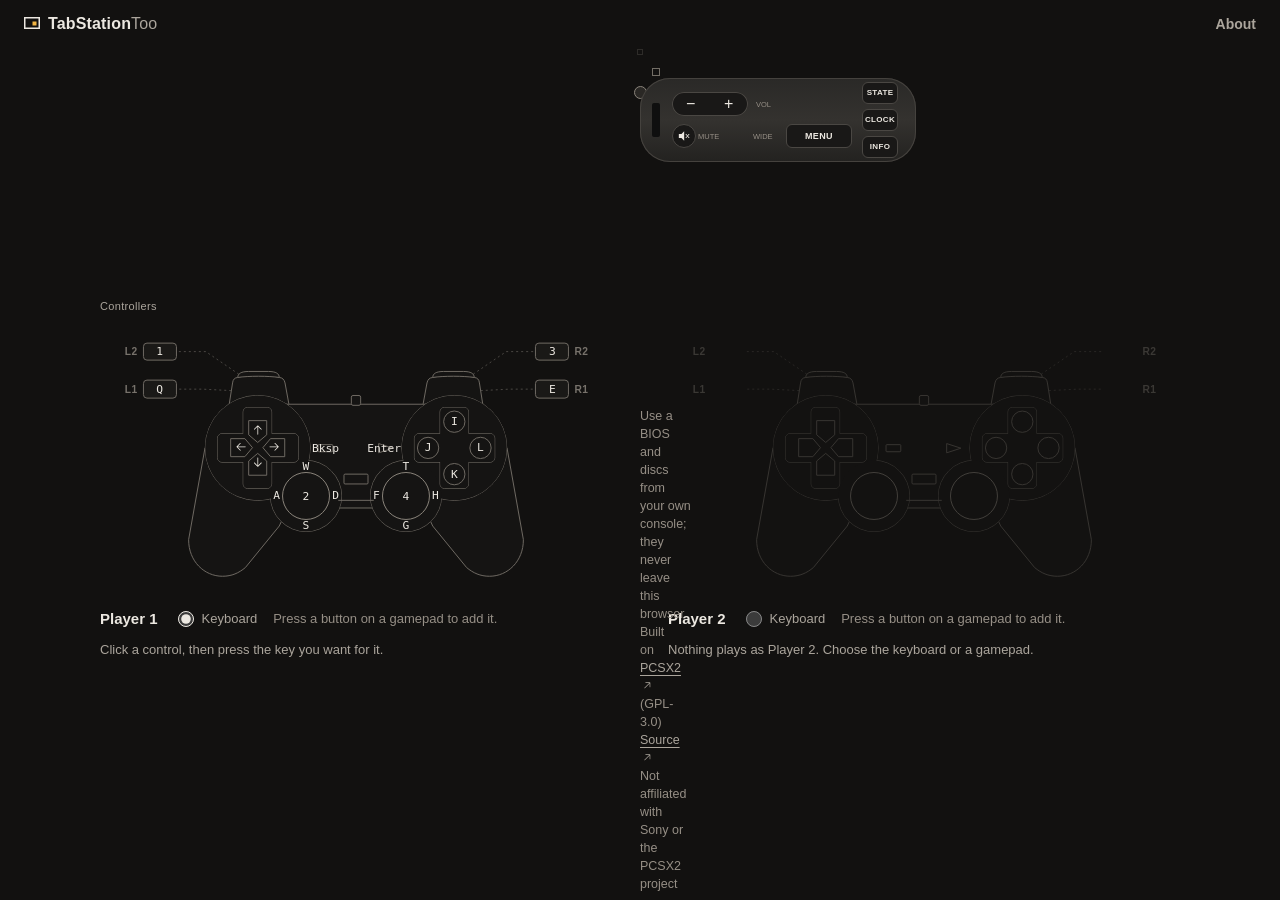
==== commit d76ba9ff: "Picture: CRT is CRT-Geom, CRT 2 adds glow and trails, picked in the Graphics menu CRT was PCSX2's Lo" ====
--- a/pcsx2-wasm/web/index.html
+++ b/pcsx2-wasm/web/index.html
@@ -23,7 +23,6 @@
 <link rel="stylesheet" href="library/console-pads.css">
 <link rel="stylesheet" href="library/console-tv.css">
 <script src="app.js" defer></script>
-<script src="wheel.js" defer></script>
 <!-- The disc library (UI-SPEC.md §15): a module, after app.js, which it talks to through
      window.PCSX2WebLibrary. It is the one part of the page that reaches another origin (disc art). -->
 <script type="module" src="library/player-library.js"></script>
@@ -143,11 +142,6 @@
         </g>
         <!-- the model plate -->
         <rect class="w-plate" x="412" y="44" width="92" height="14" rx="2"/>
-        <!-- USB ports 1 and 2 -->
-        <text class="w-print" x="458" y="79">USB</text>
-        <rect class="w-hole" x="420" y="86" width="30" height="11" rx="1.5"/>
-        <rect class="w-hole" x="466" y="86" width="30" height="11" rx="1.5"/>
-        <path class="w-mark" d="M426 91.5 H444 M472 91.5 H490"/>
         <!-- the disc tray -->
         <rect class="w-tray" x="524" y="40" width="380" height="44" rx="2"/>
         <path class="w-groove" d="M528 62 H900"/>
@@ -163,9 +157,6 @@
            pulls the plug out or pushes it back in. -->
       <button type="button" class="bar-hot bar-port" id="port-1" data-port="1" aria-pressed="false" aria-label="Controller port 1"><span class="plug" aria-hidden="true"></span><span class="plug-boot" aria-hidden="true"></span><span class="tip" aria-hidden="true"></span></button>
       <button type="button" class="bar-hot bar-port" id="port-2" data-port="2" aria-pressed="false" aria-label="Controller port 2"><span class="plug" aria-hidden="true"></span><span class="plug-boot" aria-hidden="true"></span><span class="tip" aria-hidden="true"></span></button>
-      <!-- USB ports: a racing wheel the PS2 sees in each, and the real wheel that plays it (wheel.js). -->
-      <button type="button" class="bar-hot bar-usb" id="usb-1" data-usb="1" aria-haspopup="true" aria-controls="usb-menu" aria-expanded="false" aria-label="USB port 1: nothing plugged in"><span class="usb-plug" aria-hidden="true"></span><span class="tip" aria-hidden="true">USB 1</span></button>
-      <button type="button" class="bar-hot bar-usb" id="usb-2" data-usb="2" aria-haspopup="true" aria-controls="usb-menu" aria-expanded="false" aria-label="USB port 2: nothing plugged in"><span class="usb-plug" aria-hidden="true"></span><span class="tip" aria-hidden="true">USB 2</span></button>
       <button type="button" class="bar-hot bar-plate bios-btn" id="bios-btn" popovertarget="bios-menu" aria-controls="bios-menu" aria-expanded="false">
         <span class="vh">BIOS: </span><span class="bios-btn-name" id="bios-btn-name"></span>
       </button>
@@ -495,22 +486,18 @@
       <label class="gfx-option"><input type="radio" name="gfx-scale" value="2"><span>2×<span class="gfx-hint">Twice the lines; needs a stronger GPU</span></span></label>
       <p class="menu-reason" id="gfx-scale-note">Remembered in this browser. Applies at once.</p>
     </fieldset>
+    <fieldset class="gfx-choice" aria-describedby="gfx-picture-note">
+      <legend class="sound-label">Picture</legend>
+      <label class="gfx-option"><input type="radio" name="gfx-picture" value="smooth" checked><span>Smooth<span class="gfx-hint">Soft edges</span></span></label>
+      <label class="gfx-option"><input type="radio" name="gfx-picture" value="crisp"><span>Crisp<span class="gfx-hint">Hard pixels</span></span></label>
+      <label class="gfx-option"><input type="radio" name="gfx-picture" value="crt"><span>CRT<span class="gfx-hint">Curved tube, scanlines</span></span></label>
+      <label class="gfx-option"><input type="radio" name="gfx-picture" value="crt2"><span>CRT 2<span class="gfx-hint">The same with glow and trails</span></span></label>
+      <p class="menu-reason" id="gfx-picture-note">Remembered in this browser. Applies at once.</p>
+    </fieldset>
     <div class="menu-items">
       <button type="button" class="menu-item" id="gfx-check"><svg class="icon" aria-hidden="true" focusable="false"><use href="icons.svg#i-graphics-card"/></svg>Check WebGPU</button>
       <div class="gfx-result" id="gfx-result" role="status" aria-live="polite"></div>
     </div>
-  </div>
-
-  <div class="menu gfx-menu usb-menu" id="usb-menu" popover role="group" aria-labelledby="usb-menu-title">
-    <p class="menu-file"><span class="menu-where">The PS2's USB port</span><span class="gfx-mode" id="usb-menu-title">USB 1</span></p>
-    <fieldset class="gfx-choice" id="usb-choice">
-      <legend class="sound-label">Plugged in</legend>
-      <label class="gfx-option"><input type="radio" name="usb-type" value="-1" checked><span>Nothing</span></label>
-      <label class="gfx-option"><input type="radio" name="usb-type" value="0"><span>Driving Force<span class="gfx-hint">Logitech wheel</span></span></label>
-      <label class="gfx-option"><input type="radio" name="usb-type" value="1"><span>Driving Force Pro<span class="gfx-hint">900°, finer force feedback</span></span></label>
-      <label class="gfx-option"><input type="radio" name="usb-type" value="2"><span>Driving Force Pro (rev 11.02)<span class="gfx-hint">For games that need this revision</span></span></label>
-      <label class="gfx-option"><input type="radio" name="usb-type" value="3"><span>GT Force<span class="gfx-hint">Logitech wheel</span></span></label>
-    </fieldset>
   </div>
 
   <div class="menu gfx-menu" id="ee-menu" popover role="group" aria-label="Underclock">
@@ -571,16 +558,6 @@
   <h2 class="lbl pads-title" id="pads-title">Controllers</h2>
   <div class="pads-row" id="pads-row"></div>
 </section>
-<!-- The racing wheels on the PS2's USB ports (wheel.js), under the controllers, each cabled to its USB socket and
-     played with whatever controls are mapped to it: any gamepad or wheel the browser sees, or keys. -->
-<section class="pads wheels" id="wheels" aria-labelledby="wheels-title" hidden>
-  <h2 class="lbl pads-title" id="wheels-title">Wheels</h2>
-  <div class="pads-row" id="wheels-row"></div>
-</section>
-<svg class="cables usb-cables" id="usb-cables" aria-hidden="true" focusable="false">
-  <path class="cable-wall" id="usb-cable-1-wall" pathLength="1"/><path class="cable-core" id="usb-cable-1" pathLength="1"/>
-  <path class="cable-wall" id="usb-cable-2-wall" pathLength="1"/><path class="cable-core" id="usb-cable-2" pathLength="1"/>
-</svg>
 <!-- The credits, on the floor's far side, below the controllers. -->
 <footer class="credits">
   <p><span class="seg">Use a BIOS and discs from your own console; they never leave this browser&nbsp;<span class="sep" aria-hidden="true">·</span></span> <span class="seg">Built on <a href="https://github.com/PCSX2/pcsx2" target="_blank" rel="noopener noreferrer">PCSX2<svg class="icon-ext" aria-hidden="true" focusable="false"><use href="icons.svg#i-arrow-up-right"/></svg><span class="vh"> (opens in a new tab)</span></a> (GPL-3.0)&nbsp;<span class="sep" aria-hidden="true">·</span></span> <span class="seg"><a class="source-link" href="https://github.com/TabStationToo/TabStationToo" target="_blank" rel="noopener noreferrer">Source<svg class="icon-ext" aria-hidden="true" focusable="false"><use href="icons.svg#i-arrow-up-right"/></svg><span class="vh"> (opens in a new tab)</span></a>&nbsp;<span class="sep" aria-hidden="true">·</span></span> <span class="seg">Not affiliated with Sony or the PCSX2 project</span></p>
@@ -600,84 +577,6 @@
 
 <!-- A controller, drawn as a wireframe like the console (600 × 310 units) and without any maker's marks. app.js
      lays a button over each control, showing the key or gamepad control that plays it. -->
-<!-- A racing wheel, a generic one drawn like the controllers (600 × 310 units, the same frame): the rim with its
-     spokes, hub buttons and paddles, and two pedals. wheel.js lays a button over each control, showing what plays it. -->
-<template id="wheel-template">
-  <section class="pad-unit wheel-unit">
-    <div class="pad-art">
-      <svg class="pad-svg" viewBox="0 0 600 310" aria-hidden="true" focusable="false">
-        <!-- lines out to the labels of the steering and the paddles -->
-        <path class="p-lead" d="M60 155 H52 M340 155 H358 M86 64 L64 40 H56 M314 64 L336 40 H344"/>
-        <!-- the shift paddles, behind the rim -->
-        <path class="p-sh" d="M74 80 L94 56 L114 72 L94 96 Z"/>
-        <path class="p-sh" d="M326 80 L306 56 L286 72 L306 96 Z"/>
-        <!-- the rim, which turns with the steering: two circles, its grips and the top mark -->
-        <g class="w-rotor">
-          <circle class="p-part" cx="200" cy="155" r="140"/>
-          <circle class="p-body w-hole" cx="200" cy="155" r="122"/>
-          <circle class="p-line" cx="200" cy="155" r="122"/>
-          <path class="p-line" d="M68 112 Q58 155 68 198 M332 112 Q342 155 332 198"/>
-          <path class="w-mark" d="M200 15 V33"/>
-        </g>
-        <!-- the spokes and the hub -->
-        <path class="p-part" d="M80 128 H320 Q324 155 320 182 H226 L222 276 H178 L174 182 H80 Q76 155 80 128 Z"/>
-        <rect class="p-plate" x="164" y="98" width="72" height="110" rx="10"/>
-        <rect class="p-line" x="164" y="98" width="72" height="110" rx="10"/>
-        <!-- the D-pad on the left spoke, the face buttons on the right one -->
-        <path class="p-key w-dpad" d="M120 123 H140 V141 L130 150 L120 141 Z M120 187 H140 V169 L130 160 L120 169 Z M98 145 V165 H116 L125 155 L116 145 Z M162 145 V165 H144 L135 155 L144 145 Z"/>
-        <circle class="p-key w-face" cx="270" cy="133" r="10"/>
-        <circle class="p-key w-face" cx="248" cy="155" r="10"/>
-        <circle class="p-key w-face" cx="292" cy="155" r="10"/>
-        <circle class="p-key w-face" cx="270" cy="177" r="10"/>
-        <!-- the GT Force's four buttons instead: X and A on the left spoke, Y and B on the right one -->
-        <circle class="p-key w-gtf" cx="130" cy="140" r="10"/>
-        <circle class="p-key w-gtf" cx="130" cy="170" r="10"/>
-        <circle class="p-key w-gtf" cx="270" cy="140" r="10"/>
-        <circle class="p-key w-gtf" cx="270" cy="170" r="10"/>
-        <!-- on the hub: L2 R2, Select Start, L3 R3 -->
-        <rect class="p-key w-l2r2" x="168" y="105" width="28" height="15" rx="3"/>
-        <rect class="p-key w-l2r2" x="204" y="105" width="28" height="15" rx="3"/>
-        <rect class="p-key w-selstart" x="168" y="133" width="28" height="14" rx="3"/>
-        <rect class="p-key w-selstart" x="204" y="133" width="28" height="14" rx="3"/>
-        <circle class="p-key w-l3r3" cx="182" cy="190" r="10"/>
-        <circle class="p-key w-l3r3" cx="218" cy="190" r="10"/>
-        <!-- the Driving Force Pro's gear stick, right of the wheel: shifter - and shifter + -->
-        <g class="w-shifter">
-          <rect class="p-part" x="364" y="240" width="32" height="30" rx="6"/>
-          <path class="p-line" d="M380 244 V266"/>
-          <circle class="p-key" cx="380" cy="255" r="7"/>
-          <text class="p-name" x="406" y="232">-</text>
-          <text class="p-name" x="406" y="286">+</text>
-        </g>
-        <!-- the pedals: brake, gas -->
-        <rect class="p-part" x="420" y="110" width="170" height="185" rx="8"/>
-        <rect class="p-key" x="440" y="140" width="60" height="112" rx="6"/>
-        <rect class="p-key" x="515" y="128" width="60" height="134" rx="6"/>
-        <path class="p-line" d="M452 156 H488 M452 236 H488 M527 146 H563 M527 244 H563"/>
-        <text class="p-name" x="470" y="282">BRAKE</text>
-        <text class="p-name" x="545" y="282">GAS</text>
-      </svg>
-      <div class="pad-spots"></div>
-    </div>
-    <div class="pad-foot">
-      <h3 class="pad-title"></h3>
-    </div>
-    <p class="pad-status" role="status"></p>
-    <p class="wheel-ffb-live wheel-read" aria-hidden="true"></p>
-    <div class="pad-actions">
-      <button type="button" class="btn-quiet wheel-map">Map all controls</button>
-      <button type="button" class="btn-quiet wheel-clear">Clear mapping</button>
-    </div>
-    <div class="wheel-ffb">
-      <p class="wheel-ffb-status"><span class="sound-label">Force feedback goes to</span> <span class="wheel-ffb-name">nothing</span></p>
-      <p class="wheel-ffb-live" hidden></p>
-      <div class="pad-actions">
-        <button type="button" class="btn-quiet wheel-ffb-btn">Choose FFB passthrough device…</button>
-      </div>
-    </div>
-  </section>
-</template>
-
 <template id="pad-template">
   <section class="pad-unit">
     <div class="pad-art">
